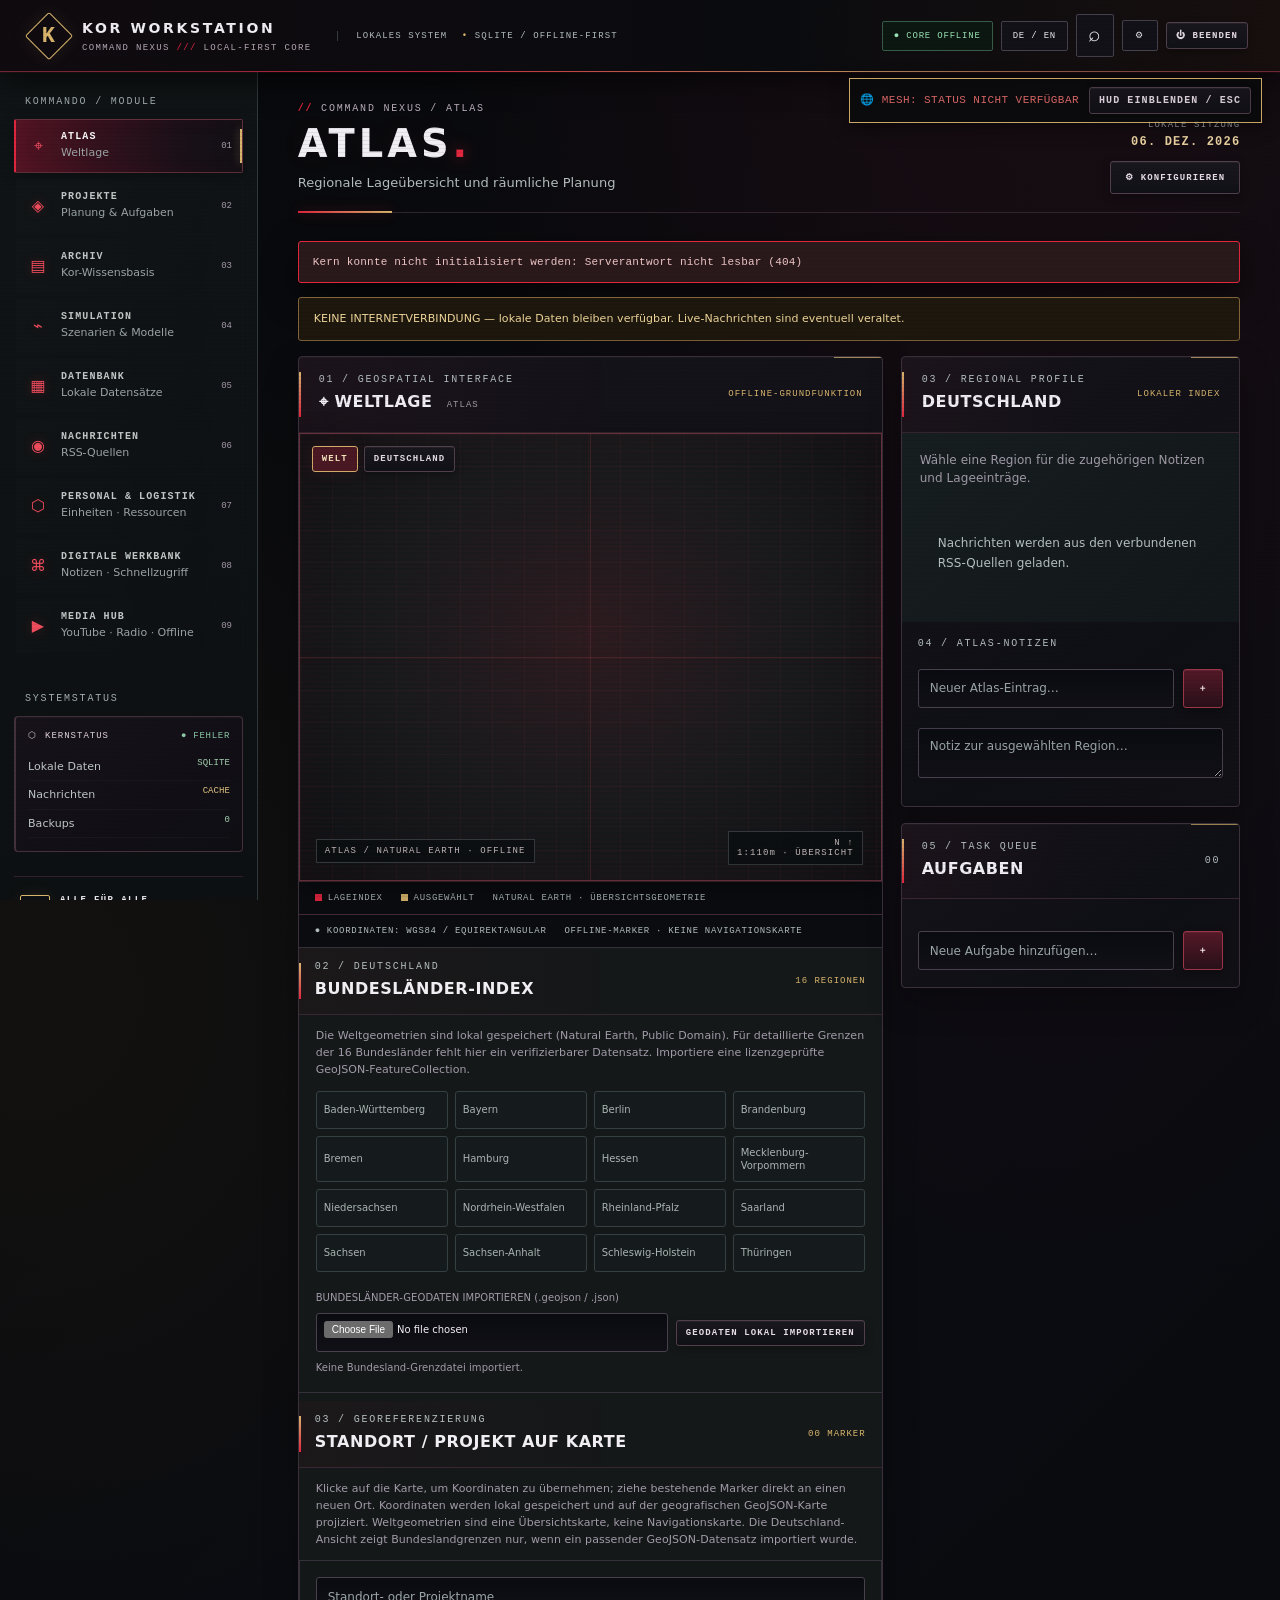
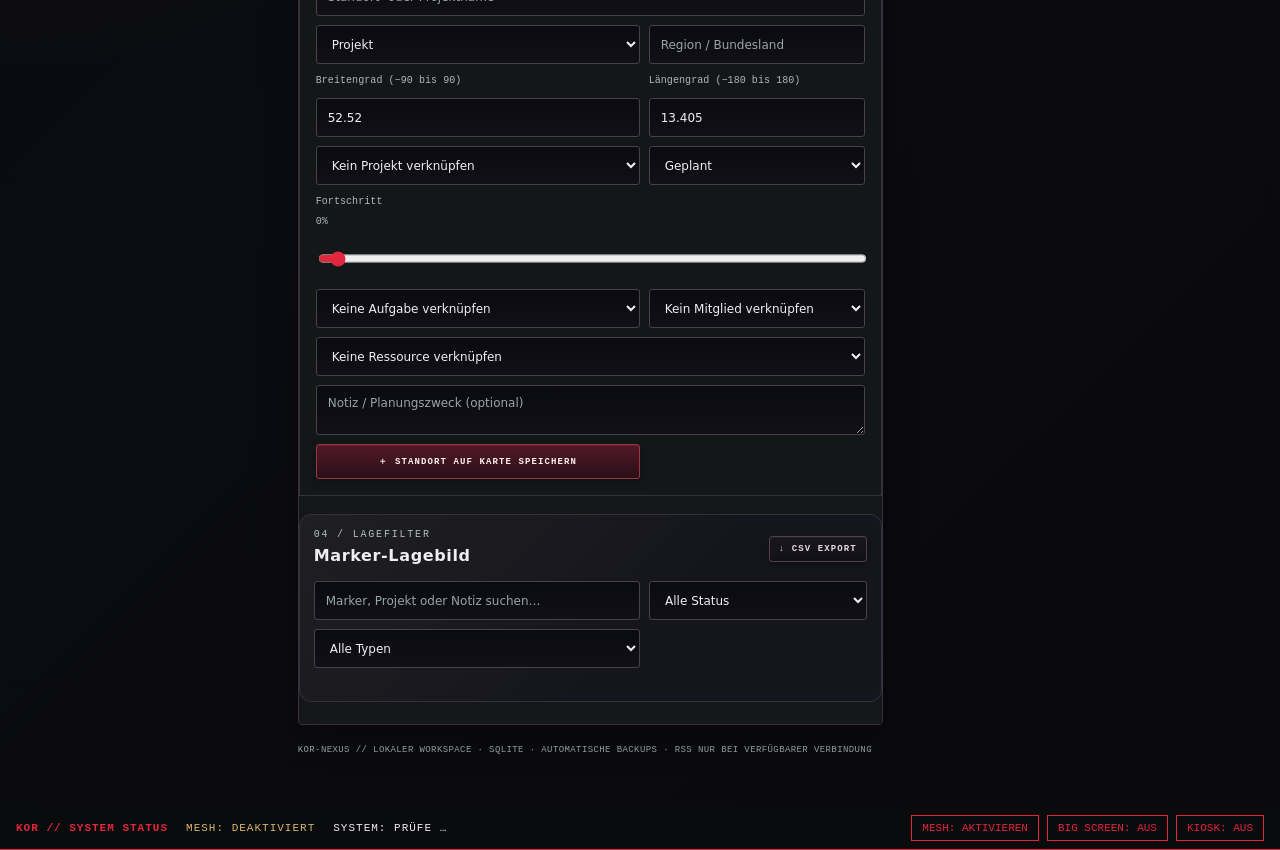
==== web/index.html @ ecf511ec "Add Media Hub workspace and navigation" ====
<!doctype html>
<html lang="de" data-app-ready="false">
<head>
<meta charset="utf-8"><meta name="viewport" content="width=device-width,initial-scale=1"><meta name="theme-color" content="#0b0d0f">
<meta name="description" content="Lokale, modulare Kor-Workstation für Wissen, Planung und Lageübersicht."><title>KOR-NEXUS // COMMAND NEXUS</title><link rel="stylesheet" href="./styles.css">
</head>
<body>
<header class="topbar">
 <div class="brand"><div class="brand-mark"><span>K</span></div><div><div class="brand-title">KOR <b>WORKSTATION</b></div><div class="brand-sub">COMMAND NEXUS <span>///</span> LOCAL-FIRST CORE</div></div></div>
 <div class="system-tag"><span id="systemTagLabel">LOKALES SYSTEM</span> <b>•</b> SQLITE / OFFLINE-FIRST</div>
 <div class="top-actions"><div id="connection" class="connection">● KERN VERBUNDEN</div><button id="langBtn" class="lang" aria-label="Sprache wechseln">DE / EN</button><button id="commandPaletteBtn" class="icon-btn command-open" aria-label="Befehlssuche öffnen" title="Befehlssuche (Ctrl+K)">⌕</button><button id="settingsBtn" class="icon-btn" aria-label="Einstellungen" title="Einstellungen">⚙</button><button id="appQuitBtn" class="btn ghost small" type="button" title="KOR-NEXUS beenden">⏻ <span data-i18n="shutdownApp">BEENDEN</span></button></div>
</header>
<dialog id="commandPalette" class="command-palette" aria-labelledby="commandPaletteTitle">
 <div class="command-palette-shell">
  <div class="command-palette-head"><div><span class="kicker">KOR-NEXUS / COMMAND DECK</span><h2 id="commandPaletteTitle">BEFEHLSZENTRALE</h2></div><button id="closeCommandPalette" class="icon-btn" type="button" aria-label="Befehlssuche schließen">×</button></div>
  <label class="sr-only" for="commandSearch">Befehle durchsuchen</label><input id="commandSearch" class="input command-search" type="search" autocomplete="off" placeholder="Modul oder Aktion suchen …" aria-controls="commandResults">
  <div id="commandResults" class="command-results" role="list" aria-label="Verfügbare Befehle"></div>
  <div class="command-palette-foot"><span><kbd>↑</kbd> <kbd>↓</kbd> Auswahl</span><span><kbd>Enter</kbd> Öffnen</span><span><kbd>Esc</kbd> Schließen</span></div>
 </div>
</dialog>
<div class="layout">
<aside>
 <div class="label" data-i18n="navLabel">KOMMANDO / MODULE</div>
 <nav id="nav" class="nav" aria-label="Module">
  <button class="active" data-module="atlas"><span class="glyph">⌖</span><span><strong data-i18n="atlas">ATLAS</strong><small data-i18n="mapOverview">Weltlage</small></span><span class="num">01</span></button>
  <button data-module="projects"><span class="glyph">◈</span><span><strong data-i18n="projects">PROJEKTE</strong><small data-i18n="projectsSub">Planung & Aufgaben</small></span><span class="num">02</span></button>
  <button data-module="archive"><span class="glyph">▤</span><span><strong data-i18n="archive">ARCHIV</strong><small data-i18n="archiveSub">Kor-Wissensbasis</small></span><span class="num">03</span></button>
  <button data-module="simulation"><span class="glyph">⌁</span><span><strong data-i18n="simulation">SIMULATION</strong><small data-i18n="simulationSub">Szenarien & Modelle</small></span><span class="num">04</span></button>
  <button data-module="database"><span class="glyph">▦</span><span><strong data-i18n="database">DATENBANK</strong><small data-i18n="databaseSub">Lokale Datensätze</small></span><span class="num">05</span></button>
  <button data-module="news"><span class="glyph">◉</span><span><strong data-i18n="news">NACHRICHTEN</strong><small data-i18n="newsSub">RSS-Quellen</small></span><span class="num">06</span></button>
  <button data-module="operations"><span class="glyph">⬡</span><span><strong>PERSONAL & LOGISTIK</strong><small>Einheiten · Ressourcen</small></span><span class="num">07</span></button>
  <button data-module="workbench"><span class="glyph">⌘</span><span><strong>DIGITALE WERKBANK</strong><small>Notizen · Schnellzugriff</small></span><span class="num">08</span></button>
  <button data-module="media"><span class="glyph">▶</span><span><strong>MEDIA HUB</strong><small>YouTube · Radio · Offline</small></span><span class="num">09</span></button>
 </nav>
 <div class="side-rule"></div><div class="label" data-i18n="systemStatus">SYSTEMSTATUS</div>
 <div class="status-card"><div class="status-head">⬡ <span data-i18n="coreStatus">KERNSTATUS</span><span class="live" id="coreState">● READY</span></div><div class="status-line"><span data-i18n="localData">Lokale Daten</span><b id="dbState">SQLITE</b></div><div class="status-line"><span data-i18n="news">Nachrichten</span><b class="warn" id="newsState">CACHE</b></div><div class="status-line"><span data-i18n="backups">Backups</span><b id="backupCount">0</b></div></div>
 <div class="motto"><div class="motto-mark">K</div><div><strong>ALLE FÜR ALLE</strong><small>KOR-NEXUS</small></div></div>
</aside>
<main class="main">
 <div class="page-head"><div><div class="eyebrow"><i>//</i> COMMAND NEXUS <span id="crumb">/ ATLAS</span></div><h1 id="pageTitle">ATLAS<span class="period">.</span></h1><p id="pageSubtitle" class="subtitle">Regionale Lageübersicht und räumliche Planung</p></div><div><div id="dateLabel" class="head-meta">LOKALE SITZUNG<b>—</b></div><button id="configBtn" class="btn ghost" style="margin-top:10px">⚙ <span data-i18n="configure">KONFIGURIEREN</span></button></div></div>
 <div id="toast" class="toast" role="status" aria-live="polite" hidden></div>
 <div id="offlineNote" class="offline-note" hidden data-i18n="offlineNote">KEINE INTERNETVERBINDUNG — lokale Daten bleiben verfügbar. Live-Nachrichten sind eventuell veraltet.</div>
 <section id="atlasView" class="workspace">
  <div class="panel"><div class="panel-head"><div><div class="kicker">01 / GEOSPATIAL INTERFACE</div><h2>⌖ <span data-i18n="worldSituation">Weltlage</span> <small>ATLAS</small></h2></div><span id="offlineStatusLabel" class="region-label">OFFLINE-GRUNDFUNKTION</span></div>
   <div class="map-wrap"><div class="map-grid"></div><svg id="geographicMap" class="world geographic-map" viewBox="0 0 800 420" role="img" aria-label="Geografische Weltkarte aus lokal gespeicherten GeoJSON-Geometrien"><g id="geographicLand" class="land"></g><g id="geographicStateLayer" class="state-geometries"></g></svg>
    <div id="mapLocationLayer" class="map-location-layer" aria-label="Georeferenzierte Projekt- und Standortmarker"></div><div class="map-controls"><button class="btn small map-mode active" data-map-mode="world">WELT</button><button class="btn ghost small map-mode" data-map-mode="germany">DEUTSCHLAND</button></div><div class="map-stamp" id="mapStamp">ATLAS / NATURAL EARTH · OFFLINE</div><div class="map-scale">N ↑<br><span id="mapScaleLabel">1:110m · ÜBERSICHT</span></div>
   </div><div class="map-footer"><span><i class="swatch"></i> <span id="mapIndexLabel">LAGEINDEX</span></span><span><i class="swatch gold"></i> <span id="mapSelectedLabel">AUSGEWÄHLT</span></span><span id="mapSchematicLabel">NATURAL EARTH · ÜBERSICHTSGEOMETRIE</span></div>
   <div class="map-footer map-source-note"><span>● KOORDINATEN: WGS84 / EQUIREKTANGULAR</span><span>OFFLINE-MARKER · KEINE NAVIGATIONSKARTE</span></div>
   <div class="states-block"><div class="panel-head compact"><div><div class="kicker">02 / DEUTSCHLAND</div><h2 id="statesTitle">Bundesländer-Index</h2></div><span id="stateCountLabel" class="region-label">16 REGIONEN</span></div><p id="statesNote" class="subtle-note">Die Weltgeometrien sind lokal gespeichert (Natural Earth, Public Domain). Für detaillierte Grenzen der 16 Bundesländer fehlt hier ein verifizierbarer Datensatz. Importiere eine lizenzgeprüfte GeoJSON-FeatureCollection.</p><div id="stateGrid" class="state-grid"></div><div class="geodata-import"><label for="stateGeoJsonFile" class="subtle-note">BUNDESLÄNDER-GEODATEN IMPORTIEREN (.geojson / .json)</label><input id="stateGeoJsonFile" class="input" type="file" accept=".geojson,.json,application/geo+json,application/json"><button id="importStateGeoJson" class="btn ghost small" type="button">GEODATEN LOKAL IMPORTIEREN</button><span id="stateGeoStatus" class="subtle-note">Keine Bundesland-Grenzdatei importiert.</span></div></div>
   <div class="states-block location-planner"><div class="panel-head compact"><div><div class="kicker">03 / GEOREFERENZIERUNG</div><h2>Standort / Projekt auf Karte</h2></div><span id="locationCount" class="region-label">00 MARKER</span></div>
    <p class="subtle-note">Klicke auf die Karte, um Koordinaten zu übernehmen; ziehe bestehende Marker direkt an einen neuen Ort. Koordinaten werden lokal gespeichert und auf der geografischen GeoJSON-Karte projiziert. Weltgeometrien sind eine Übersichtskarte, keine Navigationskarte. Die Deutschland-Ansicht zeigt Bundeslandgrenzen nur, wenn ein passender GeoJSON-Datensatz importiert wurde.</p>
    <form id="mapLocationForm" class="entry-form"><input id="mapLocEditId" type="hidden" value=""><input id="mapLocTitle" class="input" maxlength="180" required placeholder="Standort- oder Projektname"><div class="entry-title-row"><select id="mapLocKind" class="input"><option>Projekt</option><option>Standort</option><option>Ressource</option><option>Treffpunkt</option><option>Sonstiges</option></select><input id="mapLocRegion" class="input" maxlength="180" placeholder="Region / Bundesland"></div><div class="entry-title-row"><label class="coordinate-field">Breitengrad (−90 bis 90)<input id="mapLocLat" class="input" type="number" min="-90" max="90" step="any" required value="52.52"></label><label class="coordinate-field">Längengrad (−180 bis 180)<input id="mapLocLon" class="input" type="number" min="-180" max="180" step="any" required value="13.405"></label></div><div class="entry-title-row"><select id="mapLocProject" class="input"><option value="">Kein Projekt verknüpfen</option></select><select id="mapLocStatus" class="input"><option value="geplant">Geplant</option><option value="aktiv">Aktiv</option><option value="blockiert">Blockiert</option><option value="abgeschlossen">Abgeschlossen</option></select></div><label class="coordinate-field">Fortschritt <span id="mapLocProgressValue">0%</span><input id="mapLocProgress" class="input" type="range" min="0" max="100" step="5" value="0"></label><div class="entry-title-row"><select id="mapLocTask" class="input"><option value="">Keine Aufgabe verknüpfen</option></select><select id="mapLocUnit" class="input"><option value="">Kein Mitglied verknüpfen</option></select></div><select id="mapLocResource" class="input"><option value="">Keine Ressource verknüpfen</option></select><textarea id="mapLocNotes" class="input" rows="2" maxlength="10000" placeholder="Notiz / Planungszweck (optional)"></textarea><div class="entry-title-row"><button id="mapLocCancelEdit" class="btn ghost" type="button" hidden>BEARBEITUNG ABBRECHEN</button><button id="mapLocSubmit" class="btn" type="submit">＋ STANDORT AUF KARTE SPEICHERN</button></div></form><div class="atlas-tools" aria-label="Atlas-Werkzeuge"><div class="atlas-tool-heading"><div><span class="kicker">04 / LAGEFILTER</span><strong>Marker-Lagebild</strong></div><button id="exportAtlasCsv" class="btn ghost small" type="button">↓ CSV EXPORT</button></div><div class="entry-title-row map-filter-row"><input id="mapLocSearch" class="input" placeholder="Marker, Projekt oder Notiz suchen…" aria-label="Kartenmarker durchsuchen"><select id="mapLocFilterStatus" class="input" aria-label="Nach Status filtern"><option value="">Alle Status</option><option value="geplant">Geplant</option><option value="aktiv">Aktiv</option><option value="blockiert">Blockiert</option><option value="abgeschlossen">Abgeschlossen</option></select><select id="mapLocFilterKind" class="input" aria-label="Nach Markertyp filtern"><option value="">Alle Typen</option><option>Projekt</option><option>Standort</option><option>Ressource</option><option>Treffpunkt</option><option>Sonstiges</option></select></div><div id="atlasFilterSummary" class="atlas-filter-summary" aria-live="polite"></div></div><div id="mapRegionalSummary" class="regional-summary"></div><div id="mapLocationList" class="ops-list"></div>
   </div>
  </div>
  <div class="side-panels"><section class="panel"><div class="panel-head"><div><div class="kicker">03 / REGIONAL PROFILE</div><h2 id="regionTitle">Deutschland</h2></div><span id="localIndexLabel" class="region-label">LOKALER INDEX</span></div><div class="region-info"><p id="regionDescription">Wähle eine Region für die zugehörigen Notizen und Lageeinträge.</p><div id="regionNews" class="news-mini"><div class="empty small-empty">Nachrichten werden aus den verbundenen RSS-Quellen geladen.</div></div></div><div class="module-list atlas-form-wrap"><div class="kicker" id="atlasNotesKicker">04 / ATLAS-NOTIZEN</div><form id="atlasRecordForm" class="inline-form" style="padding:0"><input id="atlasRecordTitle" class="input" maxlength="180" required placeholder="Neuer Atlas-Eintrag…" aria-label="Titel des Atlas-Eintrags"><button id="atlasAddButton" class="btn" type="submit" aria-label="Atlas-Eintrag hinzufügen">＋</button></form><textarea id="atlasRecordBody" class="input" rows="2" maxlength="100000" placeholder="Notiz zur ausgewählten Region…" aria-label="Atlas-Notiz" data-i18n-placeholder="atlasNotePlaceholder"></textarea><div id="atlasRecordList"></div></div></section>
   <section class="panel"><div class="panel-head"><div><div class="kicker">05 / TASK QUEUE</div><h2 data-i18n="tasks">Aufgaben</h2></div><span class="kicker" id="taskCount">00</span></div><div id="taskList" class="task-list"></div><form id="taskForm" class="inline-form"><input id="taskInput" class="input" maxlength="180" required data-i18n-placeholder="newTask" placeholder="Neue Aufgabe hinzufügen…"><button class="btn" aria-label="Aufgabe hinzufügen" title="Aufgabe hinzufügen">＋</button></form></section>
  </div>
 </section>
 <section id="moduleView" class="panel" hidden><div class="panel-head"><div><div class="kicker" id="moduleKicker">MODULE WORKSPACE</div><h2 id="moduleTitle">Projekte</h2></div><span class="region-label">SQLITE / LOKAL</span></div>
  <section id="projectDashboard" class="project-dashboard" hidden aria-labelledby="projectDashboardTitle">
   <div class="dashboard-heading"><div><div class="kicker">14 / REGIONAL COMMAND OVERVIEW</div><h2 id="projectDashboardTitle">Regionales Lagezentrum</h2><p class="subtitle">Projektstatus, Fortschritt, offene Aufgaben, Mitglieder, Ressourcen und Kartenstandorte — Beziehungen werden über IDs aufgelöst.</p></div><button id="dashboardRefresh" class="btn ghost">↻ AKTUALISIEREN</button></div>
   <div class="dashboard-filters" role="group" aria-label="Projektübersicht filtern"><label>Region<select id="dashboardRegion" class="input"><option value="">Alle Regionen</option></select></label><label>Projekt<select id="dashboardProject" class="input"><option value="">Alle Projekte</option></select></label><label>Status<select id="dashboardStatus" class="input"><option value="">Alle Status</option><option value="geplant">Geplant</option><option value="aktiv">Aktiv</option><option value="blockiert">Blockiert</option><option value="abgeschlossen">Abgeschlossen</option><option value="unbekannt">Unbekannt</option><option value="gemischt">Gemischt</option></select></label></div>
   <div id="dashboardMetrics" class="dashboard-metrics" aria-live="polite"></div><div id="dashboardProjectList" class="dashboard-project-grid" aria-live="polite"><div class="empty">Lageübersicht wird geladen…</div></div>
   <p class="dashboard-footnote">Datenhinweis: Ein fehlender Fortschritt wird als „Keine Angabe“ angezeigt. Status wird nur aus vorhandenen Kartenstandorten abgeleitet. Ressourcen bleiben mit ihrer jeweiligen Einheit getrennt; es werden keine nicht vergleichbaren Mengen addiert.</p>
  </section>
  <div class="module-list"><p id="moduleDescription" class="subtitle">Eigene Einträge, Beschreibungen und Tags.</p><form id="recordForm" class="entry-form"><div class="entry-title-row"><input id="recordTitle" class="input" maxlength="180" required placeholder="Titel des neuen Eintrags…"><input id="recordRegion" class="input" maxlength="180" placeholder="Bereich / Region (optional)"></div><textarea id="recordBody" class="input" rows="4" maxlength="100000" placeholder="Notizen / Beschreibung …"></textarea><input id="recordTags" class="input" maxlength="500" placeholder="Tags (durch Kommas trennen)"><div class="form-actions"><button class="btn" type="submit">＋ EINTRAG SPEICHERN</button><span class="subtle-note" id="autoSaveNote">Automatisch in der lokalen SQLite-Datenbank gespeichert.</span></div></form><div class="records-toolbar"><span id="recordCount" class="kicker">00 EINTRÄGE</span><input id="recordSearch" class="input search-input" type="search" placeholder="Einträge durchsuchen…" aria-label="Einträge durchsuchen" data-i18n-placeholder="recordSearch"></div><div id="recordList" class="record-grid"></div></div></section>
 <section id="workbenchView" class="workbench-view" hidden>
  <div class="workbench-banner panel"><div><div class="kicker">08 / PERSONAL OPERATING ENVIRONMENT</div><h2>WERKBANK <span class="period">/</span> KERNARBEITSPLATZ</h2><p class="subtitle">Ein lokaler Arbeitsbereich für Schnellnotizen, Aufgaben und den direkten Zugriff auf die vorhandenen KOR-NEXUS-Module.</p></div><div class="workbench-live"><span class="live">● LOKAL</span><small>SQLITE · FIRST</small></div></div>
  <div class="workbench-metrics" id="workbenchMetrics" aria-live="polite"><div class="dashboard-metric"><span>DATENSTATUS</span><strong>—</strong></div></div>
  <div class="workbench-grid">
   <section class="panel workbench-editor"><div class="panel-head"><div><div class="kicker">01 / QUICK CAPTURE</div><h2>Gedankenspeicher</h2></div><span class="region-label">PERSISTENT</span></div>
    <form id="workbenchNoteForm" class="entry-form"><input id="workbenchNoteTitle" class="input" maxlength="180" required placeholder="Titel der Notiz"><textarea id="workbenchNoteBody" class="input" rows="6" maxlength="100000" placeholder="Gedanken, Entscheidungen, Arbeitsstand oder nächste Schritte …" required></textarea><input id="workbenchNoteTags" class="input" maxlength="500" placeholder="Tags, durch Kommas getrennt (optional)"><div class="form-actions"><button class="btn" type="submit">＋ NOTIZ SICHERN</button><span class="subtle-note">Wird in der lokalen SQLite-Wissensbasis gespeichert.</span></div></form>
    <div class="records-toolbar"><span class="kicker">GESPEICHERTE WERKBANK-NOTIZEN</span><input id="workbenchSearch" class="input search-input" type="search" placeholder="Notizen durchsuchen…" aria-label="Werkbanknotizen durchsuchen"></div><div id="workbenchNotes" class="record-grid"><div class="empty">Werkbank wird geladen …</div></div>
   </section>
   <section class="panel workbench-side"><div class="panel-head"><div><div class="kicker">02 / TASK INJECTION</div><h2>Aufgabe erfassen</h2></div></div>
    <form id="workbenchTaskForm" class="entry-form"><input id="workbenchTaskTitle" class="input" maxlength="180" required placeholder="Was muss erledigt werden?"><input id="workbenchTaskArea" class="input" maxlength="180" placeholder="Bereich / Projekt (optional)"><button class="btn" type="submit">＋ AUFGABE IN QUEUE</button></form>
    <div class="panel-head compact"><div><div class="kicker">03 / ACTIVE QUEUE</div><h2>Offene Aufgaben</h2></div><button id="workbenchRefresh" class="btn ghost small" type="button">↻</button></div><div id="workbenchTasks" class="task-list"></div>
   </section>
  </div>
  <section class="panel workbench-launcher"><div class="panel-head"><div><div class="kicker">04 / MODULE ACCESS</div><h2>Direktzugriff</h2></div><span class="region-label">8 MODULE</span></div><div class="workbench-shortcuts">
   <button class="workbench-shortcut" data-workbench-open="atlas"><span>⌖</span><b>ATLAS</b><small>Standorte & Lage</small></button>
   <button class="workbench-shortcut" data-workbench-open="projects"><span>◈</span><b>PROJEKTE</b><small>Planung & Entscheidungen</small></button>
   <button class="workbench-shortcut" data-workbench-open="archive"><span>▤</span><b>ARCHIV</b><small>Wissen & Grundsätze</small></button>
   <button class="workbench-shortcut" data-workbench-open="simulation"><span>⌁</span><b>SIMULATION</b><small>Szenarien & Modelle</small></button>
   <button class="workbench-shortcut" data-workbench-open="database"><span>▦</span><b>DATENBANK</b><small>Strukturierte Daten</small></button>
   <button class="workbench-shortcut" data-workbench-open="news"><span>◉</span><b>NACHRICHTEN</b><small>Quellen & Meldungen</small></button>
   <button class="workbench-shortcut" data-workbench-open="operations"><span>⬡</span><b>LOGISTIK</b><small>Mitglieder & Ressourcen</small></button>
   <button class="workbench-shortcut" data-workbench-open="atlas"><span>⌘</span><b>KARTENPLANUNG</b><small>Koordinaten & Marker</small></button>
  </div></section>

 </section>
 <section id="mediaView" class="media-view" hidden>
<div class="media-welcome panel"><div><div class="kicker">09 / FOCUS-FRIENDLY MEDIA</div><h2>MEDIA HUB / PLAY & WORK</h2><p class="subtitle">YouTube, Radio und lokale Videos neben deiner Arbeit.</p></div><div class="media-focus-controls"><button id="mediaFocusMode" class="btn ghost" type="button">FOKUSLAYOUT</button><button id="mediaHideAll" class="btn ghost" type="button">PLAYER AUSBLENDEN</button></div></div>
<div class="media-layout" id="mediaLayout">
<section class="panel media-primary"><div class="panel-head"><div><div class="kicker">01 / VIDEO STREAM</div><h2>YouTube</h2></div><span class="region-label" id="youtubeStatus">BEREIT</span></div><form id="youtubeForm"><label class="media-label" for="youtubeUrl">YouTube-Link oder Video-ID</label><div class="entry-title-row"><input id="youtubeUrl" class="input" type="url" placeholder="https://www.youtube.com/watch?v=…" aria-label="YouTube-Link"><button class="btn" type="submit">VIDEO ÖFFNEN</button></div></form><div id="youtubeFrameWrap" class="media-video-frame"><div class="media-placeholder">▶<strong>Dein Video erscheint hier</strong><small>Video öffnen und weiterarbeiten.</small></div></div><div class="media-player-actions"><button id="youtubeMini" class="btn ghost small" type="button">MINI-PLAYER</button><button id="youtubeClear" class="btn ghost small" type="button">VIDEO SCHLIESSEN</button><a id="youtubeExternal" class="btn ghost small" href="https://www.youtube.com/" target="_blank" rel="noopener noreferrer">IN YOUTUBE ÖFFNEN ↗</a></div><p class="subtle-note">Manche Videos erlauben keine Einbettung. Offline-Kopien von YouTube werden nicht erstellt.</p></section>
<section class="panel media-radio"><div class="panel-head"><div><div class="kicker">02 / AUDIO STREAM</div><h2>Internet-Radio</h2></div><span id="radioStatus" class="region-label">BEREIT</span></div><label class="media-label" for="radioUrl">Stream-URL (MP3/AAC/OGG)</label><input id="radioUrl" class="input" type="url" placeholder="https://…/stream.mp3"><label class="media-label" for="radioName">Sendername</label><input id="radioName" class="input" maxlength="100" placeholder="Mein Lieblingssender"><div class="media-player-actions"><button id="radioPlay" class="btn" type="button">▶ RADIO STARTEN</button><button id="radioStop" class="btn ghost" type="button">STOPP</button><button id="radioSavePreset" class="btn ghost" type="button">SENDER MERKEN</button></div><audio id="radioAudio" controls preload="none" aria-label="Internet-Radio"></audio><div id="radioPresets" class="media-presets"></div><p class="subtle-note">Es werden direkte Stream-Adressen des Senders abgespielt.</p></section>
<section class="panel media-offline"><div class="panel-head"><div><div class="kicker">03 / OFFLINE LIBRARY</div><h2>Lokale Videos</h2></div><span id="offlineVideoCount" class="region-label">0 VIDEOS</span></div><p class="subtle-note">Importiere eigene Videos für die Wiedergabe ohne Internet. Dateien werden im lokalen Browser-Speicher abgelegt; sehr große Dateien können Speichergrenzen erreichen.</p><label class="btn ghost file-button media-file-pick">＋ VIDEO(S) IMPORTIEREN<input id="offlineVideoFiles" type="file" accept="video/*,.mp4,.webm,.mkv,.mov,.ogv" multiple hidden></label><div class="media-storage" id="mediaStorageInfo">Lokaler Speicher wird geprüft …</div><div id="offlineVideoList" class="media-library"><div class="empty">Noch keine Videos importiert.</div></div><video id="offlineVideoPlayer" controls playsinline preload="metadata" hidden></video></section>
</div><p class="media-footnote">Fokuslayout, Mini-Player und getrennte Audio-/Video-Steuerung: Du entscheidest, was gleichzeitig läuft.</p></section>
 <section id="newsView" class="panel" hidden><div class="panel-head"><div><div class="kicker">06 / PUBLIC SOURCES</div><h2><span id="newsFeedsTitle">Nachrichten-Feeds</span> <small>RSS / CACHE</small></h2></div><button id="refreshNews" class="btn">↻ <span id="refreshNewsLabel">AKTUALISIEREN</span></button></div><div class="module-list"><p id="newsIntro" class="subtitle">Aktuelle Überschriften aus drei Quellen. Es werden nur Feed-Titel, kurze Teaser, Zeitangaben und Links angezeigt; der Volltext bleibt beim jeweiligen Verlag.</p><div id="feedStatuses" class="feed-statuses"></div><div class="records-toolbar"><span class="kicker" id="storiesLabel">MELDUNGEN</span><input id="newsSearch" class="input search-input" type="search" placeholder="Nachrichten durchsuchen…" aria-label="Nachrichten durchsuchen" data-i18n-placeholder="newsSearch"></div><div id="newsList" class="news-grid"><div class="empty">Cache wird geladen…</div></div></div></section>
 <section id="operationsView" class="panel" hidden>
  <div class="panel-head"><div><div class="kicker">07 / OPERATIONS REGISTER</div><h2>Personal & Logistik <small>SQLITE / LOKAL</small></h2></div><span class="region-label">DATENBANKGESTÜTZT</span></div>
  <div class="module-list">
   <p class="subtitle">Verwalte Mitglieder, ihre Biografien und verfügbare Ressourcen. Zuweisungen werden mit bestehenden Projekten verknüpft.</p>
   <div class="ops-grid">
    <section class="ops-card"><div class="panel-head compact"><div><div class="kicker">01 / PERSONENREGISTER</div><h2 id="unitHeading">Einheiten</h2></div><span id="unitCount" class="region-label">00</span></div>
     <form id="unitForm" class="entry-form"><input id="unitName" class="input" maxlength="180" required placeholder="Name / Kennung"><div class="entry-title-row"><input id="unitRole" class="input" maxlength="120" placeholder="Rolle / Fähigkeit"><input id="unitRegion" class="input" maxlength="180" placeholder="Region / Standort"></div><div class="entry-title-row"><input id="unitStatus" class="input" maxlength="40" value="Aktiv" placeholder="Status"><input id="unitTags" class="input" maxlength="500" placeholder="Tags, durch Kommas getrennt"></div><textarea id="unitBio" class="input" rows="3" maxlength="100000" placeholder="Biografie, Fähigkeiten, Hinweise…"></textarea><button class="btn" type="submit">＋ PROFIL ANLEGEN</button></form><div id="unitList" class="ops-list"></div>
    </section>
    <section class="ops-card"><div class="panel-head compact"><div><div class="kicker">02 / BESTAND</div><h2>Ressourcen</h2></div><span id="resourceCount" class="region-label">00</span></div>
     <form id="resourceForm" class="entry-form"><input id="resourceName" class="input" maxlength="180" required placeholder="Ressourcenname"><div class="entry-title-row"><input id="resourceCategory" class="input" maxlength="80" placeholder="Kategorie"><input id="resourceLocation" class="input" maxlength="180" placeholder="Lager / Standort"></div><div class="entry-title-row"><input id="resourceQuantity" class="input" type="number" min="0" max="1000000000000" step="any" required value="1" placeholder="Menge"><input id="resourceUnit" class="input" maxlength="40" value="Stück" placeholder="Mengeneinheit"></div><textarea id="resourceNotes" class="input" rows="2" maxlength="10000" placeholder="Notizen / Zustand"></textarea><button class="btn" type="submit">＋ RESSOURCE EINTRAGEN</button></form><div id="resourceList" class="ops-list"></div>
    </section>
   </div>
   <section class="ops-card assignment-card"><div class="panel-head compact"><div><div class="kicker">03 / PROJEKTVERKNÜPFUNG</div><h2>Zuweisungen</h2></div><span id="assignmentCount" class="region-label">00</span></div>
    <form id="assignmentForm" class="entry-form"><div class="entry-title-row"><select id="assignmentProject" class="input" required><option value="">Projekt auswählen…</option></select><select id="assignmentType" class="input"><option value="unit">Mitglied / Einheit</option><option value="resource">Ressource</option></select></div><div class="entry-title-row"><select id="assignmentTarget" class="input" required><option value="">Ziel auswählen…</option></select><input id="assignmentQuantity" class="input" type="number" min="0" step="any" value="1" required placeholder="Menge"></div><input id="assignmentNotes" class="input" maxlength="10000" placeholder="Aufgabe / Verwendungszweck (optional)"><button class="btn" type="submit">＋ ZUWEISUNG SPEICHERN</button></form><div id="assignmentList" class="ops-list"></div>
   </section>
  </div>
 </section>
 <div class="footnote">KOR-NEXUS // LOKALER WORKSPACE · SQLITE · AUTOMATISCHE BACKUPS · RSS NUR BEI VERFÜGBARER VERBINDUNG</div>
</main></div>
<div id="settingsModal" class="modal" role="dialog" aria-modal="true" aria-labelledby="settingsTitle"><div class="modal-box settings-box"><div class="panel-head modal-title-head"><div><div class="kicker">SYSTEM / KONFIGURATION</div><h2 id="settingsTitle">Systemeinstellungen</h2></div><button id="closeSettings" class="icon-btn" aria-label="Schließen" title="Schließen">×</button></div>
 <div class="settings-section"><h3 id="localDbTitle">Lokale Datenbank</h3><div class="status-line"><span id="storageLabel">Speicherung</span><b id="settingsDb">SQLite</b></div><div class="status-line"><span id="pathLabel">Datenpfad</span><code id="dataPath">Wird geladen…</code></div><div class="status-line"><span id="autoBackupLabel">Automatische Backups</span><b id="settingsBackupStatus">Aktiv</b></div></div>
 <div class="settings-section"><h3>Bezeichnungen / Organisation</h3><p class="subtle-note">Passe die allgemeine Bezeichnung der verwalteten Personen an. Die Änderung gilt für das Personenregister und die Projektzuweisung.</p><div class="settings-controls"><label>Einzahl<input id="unitLabelSingular" class="input" maxlength="60" value="Mitglied" placeholder="z. B. Mitglied"></label><label>Mehrzahl<input id="unitLabelPlural" class="input" maxlength="60" value="Mitglieder" placeholder="z. B. Mitglieder"></label></div><div class="settings-actions"><button id="saveLabels" class="btn">BEZEICHNUNGEN SPEICHERN</button></div></div>
 <div class="settings-section"><h3 id="backupRestoreTitle">Backup & Wiederherstellung</h3><div class="settings-controls"><label><span id="backupKeepLabel">Aufbewahren</span> <select id="backupKeep" class="input"><option value="3">3 Sicherungen</option><option value="5">5 Sicherungen</option><option value="10">10 Sicherungen</option><option value="12">12 Sicherungen</option><option value="20">20 Sicherungen</option><option value="50">50 Sicherungen</option></select></label><label><span id="backupIntervalLabel">Intervall</span> <select id="backupInterval" class="input"><option value="5">Alle 5 Minuten</option><option value="15">Alle 15 Minuten</option><option value="30">Alle 30 Minuten</option><option value="60">Stündlich</option><option value="360">Alle 6 Stunden</option><option value="1440">Täglich</option></select></label></div><div class="settings-actions"><button id="createBackup" class="btn">＋ <span id="createBackupLabel">JETZT SICHERN</span></button><button id="exportData" class="btn ghost">↓ <span id="exportDataLabel">DATEN EXPORTIEREN</span></button><label class="btn ghost file-button">↑ <span id="importLabel">IMPORTIEREN</span><input id="importFile" type="file" accept="application/json,.json" hidden></label></div><div id="importPreview" class="import-preview" hidden aria-live="polite"><div class="import-preview-head"><div><div class="kicker">DATENPORTABILITÄT / VORSCHAU</div><h3 id="importPreviewTitle">Import prüfen</h3></div><span id="importPreviewStatus" class="import-preview-status">PRÜFUNG</span></div><p id="importPreviewNote" class="subtle-note">Die Vorschau verändert keine Daten und erstellt kein Backup.</p><div id="importPreviewSummary" class="import-preview-summary"></div><div id="importPreviewIssues" class="import-preview-issues" hidden></div><div class="settings-actions"><button id="confirmImport" class="btn" disabled>JETZT IMPORTIEREN — DATEN ERSETZEN</button><button id="cancelImport" class="btn ghost" type="button">ABBRECHEN</button></div></div><div class="backup-list-head"><span class="kicker" id="availableRestorePointsLabel">VERFÜGBARE WIEDERHERSTELLUNGSPUNKTE</span><button id="reloadBackups" class="btn ghost small">↻</button></div><div id="backupList" class="backup-list"><div class="empty" data-i18n="backupsLoading">Backups werden geladen…</div></div></div>
 <div class="settings-section"><h3 id="systemNotesTitle">Systemhinweise</h3><p id="systemNotesText" class="subtle-note">Anwendung, Datenbank und mitgelieferte Weltgeometrien laufen lokal. Nachrichten benötigen Internetzugriff. Bundesland-Grenzpolygone sind nicht mitgeliefert; eine geprüfte GeoJSON-Datei kann lokal importiert werden.</p><div class="modal-actions"><button id="shutdownApp" class="btn ghost">PROGRAMM BEENDEN</button><button id="closeSettingsBottom" class="btn">FERTIG</button></div></div>
</div></div>
<section id="kor-hud-overlay" class="kor-hud-overlay" aria-label="KOR-NEXUS Live-Systemstatus">
 <div class="hud-status-bar"><div id="mesh-network-status" role="status">🌐 MESH: INITIALISIERE… [0 VERBINDUNGEN]</div><button id="big-screen-trigger" class="btn ghost small" type="button">VOLLbild / ESC</button></div>
 <section id="kor-matrix-console" class="matrix-console-panel" aria-label="Live-Systemprotokoll"><div class="console-header">NEXUS SYSTEM LOGS // LIVE OVERVIEW</div><div id="console-log-stream" class="console-stream" aria-live="polite"></div></section>
</section>
<script src="./app.js" defer></script><script src="./js/media-hub.js" defer></script><script src="./js/hud-alerts.js" defer></script><script src="./js/hud.js" defer></script>
</body></html>
---- web/styles.css ----
:root{color-scheme:dark;--bg:#101214;--panel:#171a1c;--panel2:#1c2022;--line:#33393b;--muted:#909a9b;--text:#e5e9e8;--red:#d44445;--gold:#c9a76a;--green:#8bb89a;--mono:ui-monospace,SFMono-Regular,Consolas,"Liberation Mono",monospace;--sans:Inter,ui-sans-serif,system-ui,-apple-system,"Segoe UI",sans-serif}
    *{box-sizing:border-box}body{margin:0;background:radial-gradient(ellipse at 67% 0%,#272b2c 0,transparent 42%),var(--bg);color:var(--text);font:14px/1.5 var(--sans);min-height:100vh}button,input,textarea,select{font:inherit}button{cursor:pointer;color:inherit}.topbar{height:68px;border-bottom:1px solid var(--line);display:flex;align-items:center;gap:24px;padding:0 24px;background:#111315e8}.brand{display:flex;align-items:center;gap:13px;min-width:290px}.brand-mark{width:36px;height:36px;border:1px solid var(--red);display:grid;place-items:center;color:var(--red);font:700 24px var(--mono);transform:rotate(45deg)}.brand-mark span{transform:rotate(-45deg)}.brand-title{font-size:15px;letter-spacing:2px}.brand-title b{font-weight:800}.brand-sub{font:10px var(--mono);letter-spacing:1.4px;color:var(--muted)}.brand-sub span{color:var(--red)}.system-tag{font:10px var(--mono);color:#cbd2d1;letter-spacing:1.5px}.system-tag b{color:var(--gold);margin-left:8px}.top-actions{margin-left:auto;display:flex;gap:12px;align-items:center}.connection,.lang,.icon-btn{border:1px solid var(--line);background:#191c1e;padding:8px 10px;font:10px var(--mono);letter-spacing:1px}.connection{color:var(--green)}.connection.offline{color:var(--gold)}.layout{display:grid;grid-template-columns:246px minmax(0,1fr);min-height:calc(100vh - 68px)}aside{border-right:1px solid var(--line);padding:23px 14px;display:flex;flex-direction:column;background:#131517}.label{font:10px var(--mono);letter-spacing:1.5px;color:var(--muted);padding:0 10px 12px}.nav{display:grid;gap:4px}.nav button{display:flex;text-align:left;align-items:center;gap:12px;width:100%;padding:12px 10px;background:transparent;border:1px solid transparent;color:#b9c1c0}.nav button:hover{background:#1b1f21}.nav button.active{background:linear-gradient(90deg,#58222255,transparent);border-color:#4c3030;border-left:2px solid var(--red);color:#fff}.nav .num{font:10px var(--mono);color:#6e7778;margin-left:auto}.nav .glyph{width:23px;text-align:center;font-size:17px;color:var(--red)}.nav strong{display:block;font:700 11px var(--mono);letter-spacing:.9px}.nav small{display:block;color:var(--muted);font-size:11px;margin-top:2px}.side-rule{height:1px;background:var(--line);margin:24px 0}.status-card{border:1px solid var(--line);background:var(--panel);padding:13px}.status-head{display:flex;gap:8px;align-items:center;font:10px var(--mono);letter-spacing:1px;margin-bottom:12px}.live{margin-left:auto;color:var(--green)}.status-line{display:flex;justify-content:space-between;font-size:11px;color:#abb4b3;padding:5px 0}.status-line b{font:10px var(--mono);color:var(--green)}.status-line b.warn{color:var(--gold)}.motto{margin-top:auto;padding:20px 6px 0;display:flex;gap:10px;align-items:center}.motto-mark{width:30px;height:30px;border:1px solid var(--red);display:grid;place-items:center;color:var(--red);font:700 17px var(--mono)}.motto strong{display:block;font:700 10px var(--mono);letter-spacing:1px}.motto small{color:var(--muted);font-size:10px}.main{min-width:0;padding:25px clamp(16px,3vw,42px) 40px;max-width:1800px;margin:auto;width:100%}.page-head{display:flex;justify-content:space-between;gap:18px;align-items:flex-end;margin-bottom:25px}.eyebrow{font:10px var(--mono);color:var(--muted);letter-spacing:1.6px}.eyebrow i{font-style:normal;color:var(--red)}h1{font:800 clamp(26px,3vw,37px)/1.1 var(--sans);letter-spacing:2px;margin:8px 0}.period{color:var(--red)}.subtitle{color:var(--muted);margin:0}.head-meta{text-align:right;font:10px var(--mono);letter-spacing:1px;color:var(--muted)}.head-meta b{display:block;color:var(--text);margin-top:5px}.btn{border:1px solid #6a3535;background:#291819;padding:9px 12px;color:#f1e3e1;font:10px var(--mono);letter-spacing:1px}.btn:hover{background:#442020}.btn.ghost{border-color:var(--line);background:transparent;color:#c3cbca}.btn.small{padding:6px 8px}.workspace{display:grid;grid-template-columns:minmax(420px,1.55fr) minmax(280px,.9fr);gap:16px}.panel{border:1px solid var(--line);background:linear-gradient(140deg,#1b1e20,#151719);min-width:0}.panel-head{display:flex;align-items:center;justify-content:space-between;gap:12px;padding:16px 18px;border-bottom:1px solid var(--line)}.kicker{font:10px var(--mono);color:var(--muted);letter-spacing:1.5px}.panel h2{margin:5px 0 0;font-size:16px}.panel h2 small{font:10px var(--mono);letter-spacing:1px;color:var(--muted);margin-left:8px}.map-wrap{position:relative;min-height:430px;overflow:hidden;background:radial-gradient(ellipse at center,#242a2a 0,#171b1c 66%,#141617 100%)}.map-grid{position:absolute;inset:0;background-image:linear-gradient(#9aa6a608 1px,transparent 1px),linear-gradient(90deg,#9aa6a608 1px,transparent 1px);background-size:32px 32px}.map-wrap:before,.map-wrap:after{content:"";position:absolute;background:#c4cfcd25}.map-wrap:before{height:1px;width:100%;top:50%}.map-wrap:after{width:1px;height:100%;left:50%}.world{position:absolute;inset:7% 5%;width:90%;height:82%;opacity:.9}.land{fill:#202728;stroke:#6b7778;stroke-width:1.1}.coast-line{fill:none;stroke:#b34445;stroke-width:.8;stroke-dasharray:3 6;opacity:.6}.region{position:absolute;transform:translate(-50%,-50%);border:0;background:transparent;display:flex;align-items:center;gap:7px;padding:4px}.region .dot{width:8px;height:8px;border-radius:50%;background:var(--red);box-shadow:0 0 0 5px #cf444522,0 0 18px #cf444577}.region.gold .dot{background:var(--gold);box-shadow:0 0 0 5px #c9a76a22}.region.white .dot{background:#c7d0ce;box-shadow:0 0 0 5px #c7d0ce22}.region span:last-child{font:10px var(--mono);text-shadow:0 1px 5px #000;white-space:nowrap}.region b{font:10px var(--mono);background:#0d0f10d9;border:1px solid #414849;padding:2px 5px}.region.selected{outline:1px solid #c9a76a66;background:#25231c}.map-stamp{position:absolute;left:16px;bottom:17px;color:#7c8988;font:9px var(--mono);letter-spacing:1px}.map-scale{position:absolute;right:18px;bottom:15px;color:#8f9b99;font:9px var(--mono);text-align:right}.map-footer{display:flex;gap:14px;flex-wrap:wrap;padding:12px 17px;border-top:1px solid var(--line);color:var(--muted);font:9px var(--mono);letter-spacing:.9px}.map-footer span{display:flex;align-items:center;gap:6px}.swatch{width:7px;height:7px;background:var(--red);display:inline-block}.swatch.gold{background:var(--gold)}.swatch.white{background:#c7d0ce}.side-panels{display:grid;gap:16px;align-content:start}.region-info{padding:16px 18px}.region-label{font:10px var(--mono);letter-spacing:1.2px;color:var(--gold)}.region-info h3{font-size:21px;margin:5px 0}.region-info p{font-size:12px;color:var(--muted);margin:0 0 15px}.news-item{padding:11px 0;border-top:1px solid var(--line)}.news-meta{font:9px var(--mono);color:var(--red);letter-spacing:1px}.news-item strong{display:block;font-size:12px;margin-top:4px}.news-item small{display:block;color:var(--muted);font-size:10px;margin-top:3px}.task-list{padding:4px 17px 14px}.task-row{display:flex;align-items:flex-start;gap:9px;padding:12px 0;border-bottom:1px solid #2b3031}.task-row input[type=checkbox]{accent-color:var(--red);margin-top:4px}.task-row .task-name{flex:1;font-size:12px}.task-row.done .task-name{color:#6f7979;text-decoration:line-through}.task-area{font:9px var(--mono);color:var(--muted);margin-top:4px}.inline-form{display:flex;gap:8px;padding:12px 17px 16px}.input{min-width:0;flex:1;background:#111314;border:1px solid var(--line);padding:9px;color:var(--text);outline:none}.input:focus{border-color:#8f4546}.module-list{padding:18px;display:grid;gap:12px}.module-card{border:1px solid var(--line);background:#171a1c;padding:15px}.module-card h3{margin:0 0 6px;font-size:14px}.module-card p{color:var(--muted);font-size:12px;margin:0 0 9px;white-space:pre-wrap}.module-card footer{display:flex;justify-content:space-between;align-items:center;gap:12px;font:9px var(--mono);color:var(--muted)}.empty{padding:34px;text-align:center;color:var(--muted)}.offline-note{border:1px solid #785f36;background:#322a1b;color:#e2c991;padding:10px 14px;font-size:11px;margin-bottom:15px}.modal{position:fixed;inset:0;background:#000b;display:none;place-items:center;padding:16px;z-index:10}.modal.open{display:grid}.modal-box{width:min(540px,100%);background:#171a1c;border:1px solid #454b4d;padding:22px;box-shadow:0 20px 90px #0009}.modal-box h2{margin:0 0 8px}.modal-box p{font-size:12px;color:var(--muted)}.modal-actions{display:flex;justify-content:flex-end;gap:8px;margin-top:18px}.footnote{font:9px var(--mono);color:#697273;margin-top:18px;letter-spacing:.4px}
    @media(max-width:1050px){.layout{grid-template-columns:205px minmax(0,1fr)}.workspace{grid-template-columns:1fr}.side-panels{grid-template-columns:repeat(2,minmax(0,1fr))}.head-meta{display:none}}
    @media(max-width:720px){.topbar{padding:0 12px;height:60px}.brand{min-width:0}.brand-sub,.system-tag{display:none}.brand-title{font-size:12px}.top-actions{gap:6px}.connection{font-size:9px}.layout{display:block}.layout aside{position:relative;border-right:0;border-bottom:1px solid var(--line);padding:9px;display:block}.label,.side-rule,.status-card,.motto{display:none}.nav{display:flex;overflow-x:auto}.nav button{width:auto;min-width:max-content;padding:9px}.nav small,.nav .num{display:none}.nav strong{font-size:10px}.main{padding:20px 12px}.page-head{align-items:flex-start}.page-head .btn{display:none}.workspace{display:block}.side-panels{grid-template-columns:1fr;margin-top:14px}.map-wrap{min-height:330px}.panel{margin-bottom:14px}}
/* KOR CORE additions: records, news, settings, focus and compact navigation */
[hidden]{display:none!important}.toast{margin:0 0 14px;padding:11px 14px;border:1px solid #496c59;background:#18251e;color:#cde8d4;font:11px var(--mono);letter-spacing:.2px}.toast.error{border-color:#854449;background:#2a191b;color:#f1c7c8}.states-block{border-top:1px solid var(--line);background:#151819}.panel-head.compact{padding:13px 17px}.subtle-note{color:var(--muted);font-size:11px;line-height:1.55}.states-block>.subtle-note{padding:0 17px;margin:12px 0}.state-grid{display:grid;grid-template-columns:repeat(4,minmax(0,1fr));gap:7px;padding:0 17px 18px}.state-button{padding:9px 7px;min-height:38px;border:1px solid #363d3e;background:#171a1b;color:#aab4b2;font-size:10px;line-height:1.3;text-align:left}.state-button:hover,.state-button.selected{border-color:#ac8f55;background:#27241c;color:#f0dcae}.dot.white{background:#c7d0ce}.atlas-form-wrap{padding:0 18px 18px}.atlas-form-wrap>.input{width:100%;flex:auto}.atlas-form-wrap .inline-form{margin:8px 0}.compact-record{padding:10px;margin-top:8px}.compact-record h3{font-size:12px}.compact-record p{font-size:11px;margin-bottom:7px}.compact-record footer{flex-wrap:wrap}.record-grid{display:grid;grid-template-columns:repeat(2,minmax(0,1fr));gap:12px}.record-card-title{display:flex;gap:10px;align-items:flex-start;justify-content:space-between}.record-card-title h3{min-width:0;overflow-wrap:anywhere}.record-date{font:9px var(--mono);color:var(--muted);white-space:nowrap}.record-region{font:10px var(--mono);color:var(--gold);margin-bottom:8px}.tag-list{display:flex;gap:5px;flex-wrap:wrap;margin:10px 0}.tag{padding:3px 7px;border:1px solid #3b4142;color:#abb5b4;font-size:10px}.card-actions{display:flex;gap:5px;flex-wrap:wrap}.module-card footer{align-items:center}.entry-form{display:grid;gap:9px;margin:4px 0 14px;padding:14px;border:1px solid var(--line);background:#141718}.entry-title-row{display:grid;grid-template-columns:1.2fr .8fr;gap:9px}.entry-form textarea{width:100%;resize:vertical;min-height:85px}.form-actions{display:flex;align-items:center;gap:12px;flex-wrap:wrap}.records-toolbar{display:flex;align-items:center;justify-content:space-between;gap:12px;margin:15px 0 12px}.search-input{max-width:310px;flex:0 1 310px}.news-grid{display:grid;grid-template-columns:repeat(2,minmax(0,1fr));gap:12px}.news-card{border:1px solid var(--line);background:#171a1c;padding:15px;min-width:0}.news-card h3{margin:11px 0;font-size:14px;line-height:1.45}.news-card h3 a,.news-item a{color:var(--text);text-decoration:none}.news-card h3 a:hover,.news-item a:hover{color:#e6c981}.news-card p{font-size:12px;line-height:1.55;color:var(--muted);white-space:pre-wrap}.news-card-meta{display:flex;align-items:center;justify-content:space-between;gap:10px;font:9px var(--mono);color:var(--muted)}.source-chip{color:#e1c88e;border:1px solid #615237;padding:4px 6px;letter-spacing:.5px}.news-card footer{display:flex;justify-content:flex-end;border-top:1px solid var(--line);padding-top:10px;margin-top:12px}.external-link{color:#c6a86a;text-decoration:none;font:10px var(--mono)}.feed-statuses{display:grid;grid-template-columns:repeat(3,minmax(0,1fr));gap:8px;margin:4px 0 18px}.feed-status{display:flex;align-items:center;gap:9px;border:1px solid var(--line);padding:10px;background:#141718;min-width:0}.feed-status>div{display:grid;gap:4px;min-width:0;flex:1}.feed-status strong{font-size:11px}.feed-status small{font-size:10px;color:var(--muted);overflow-wrap:anywhere}.feed-count{font:10px var(--mono);color:var(--muted)}.status-dot{width:7px;height:7px;border-radius:50%;flex:none}.status-dot.good{background:#77ba8b;box-shadow:0 0 9px #77ba8b66}.status-dot.bad{background:#ba6567}.settings-box{width:min(760px,100%);max-height:min(88vh,900px);overflow:auto;padding:0}.modal-title-head{padding:18px 22px}.modal-title-head .icon-btn{font-size:25px}.settings-section{padding:17px 22px;border-bottom:1px solid var(--line)}.settings-section h3{font-size:13px;margin:0 0 12px;color:#e3e7e5}.settings-section code{font:10px var(--mono);color:#c9b079;overflow-wrap:anywhere;text-align:right;max-width:65%}.settings-controls{display:grid;grid-template-columns:1fr 1fr;gap:12px}.settings-controls label{display:grid;gap:7px;font-size:11px;color:var(--muted)}.settings-controls .input{width:100%;flex:none}.settings-actions{display:flex;gap:8px;flex-wrap:wrap;margin-top:12px}.file-button{display:inline-flex;align-items:center;cursor:pointer}.backup-list-head{display:flex;align-items:center;justify-content:space-between;margin:20px 0 8px}.backup-list{display:grid;gap:7px}.backup-row{display:flex;align-items:center;justify-content:space-between;gap:12px;padding:10px;border:1px solid var(--line);background:#141718}.backup-row>div{display:grid;gap:5px;min-width:0}.backup-row strong{font-size:11px;font-weight:500}.backup-row small{font:9px var(--mono);color:var(--muted);overflow-wrap:anywhere}.small-empty{padding:13px;text-align:left;font-size:11px}.news-mini .news-item{padding:10px 0}.news-mini .news-item a strong{line-height:1.4}.footnote{line-height:1.6}.icon-btn{cursor:pointer}.btn:disabled{opacity:.5;cursor:wait}.input{font:12px var(--sans);min-height:36px}.input::placeholder{color:#687171}.input:focus-visible,.btn:focus-visible,.state-button:focus-visible,.nav button:focus-visible{outline:2px solid #c6a86a;outline-offset:2px}.module-card button{white-space:nowrap}.settings-section .status-line{gap:12px}.settings-section .status-line b{text-align:right}.settings-section .subtle-note{line-height:1.6}.modal-actions{margin-top:14px}.empty{line-height:1.6}.connection{white-space:nowrap}
@media(max-width:1200px){.layout{grid-template-columns:218px minmax(0,1fr)}.workspace{grid-template-columns:minmax(0,1.1fr) minmax(260px,.9fr)}.state-grid{grid-template-columns:repeat(3,minmax(0,1fr))}.record-grid,.news-grid{grid-template-columns:1fr}}
@media(max-width:950px){.workspace{grid-template-columns:1fr}.side-panels{grid-template-columns:repeat(2,minmax(0,1fr))}.feed-statuses{grid-template-columns:1fr}.state-grid{grid-template-columns:repeat(4,minmax(0,1fr))}}
@media(max-width:720px){.layout aside{display:block}.nav{gap:4px}.nav button{padding:9px 11px}.side-rule,.label,.status-card,.motto{display:none}.main{padding:18px 12px}.page-head{gap:12px}.page-head h1{font-size:27px}.page-head .btn{display:none}.workspace{display:block}.side-panels{display:grid;grid-template-columns:1fr;margin-top:14px}.map-wrap{min-height:330px}.state-grid{grid-template-columns:repeat(2,minmax(0,1fr))}.entry-title-row,.settings-controls{grid-template-columns:1fr}.record-grid,.news-grid{grid-template-columns:1fr}.settings-actions .btn,.settings-actions .file-button{flex:1;justify-content:center}.settings-box{max-height:92vh}.settings-section{padding:14px}.settings-section code{max-width:62%}.backup-row{align-items:flex-start}.backup-row .btn{flex:none}.records-toolbar{align-items:stretch;flex-direction:column}.search-input{max-width:none;flex:auto}.feed-statuses{grid-template-columns:1fr}.connection{display:none}}
/* Operations register: people, inventory and project assignments */
.ops-grid{display:grid;grid-template-columns:repeat(2,minmax(0,1fr));gap:14px;align-items:start}.ops-card{min-width:0;border:1px solid var(--line);background:#121516}.ops-card .panel-head{border-bottom:1px solid var(--line)}.ops-card .entry-form{margin:0;border:0;border-bottom:1px solid var(--line)}.ops-card .entry-form .input{width:100%;min-width:0}.ops-card .entry-form .btn{justify-self:start}.ops-list{display:grid;gap:0}.ops-item{padding:12px 14px;border-bottom:1px solid #292f30;min-width:0}.ops-item:last-child{border-bottom:0}.ops-item-head{display:flex;align-items:flex-start;justify-content:space-between;gap:10px}.ops-item-head strong{font-size:12px;overflow-wrap:anywhere}.ops-item .btn{flex:none;min-width:28px;padding:3px 7px}.ops-meta{font:9px var(--mono);color:var(--gold);margin:5px 0;line-height:1.5}.ops-item p{font-size:11px;line-height:1.5;color:var(--muted);white-space:pre-wrap;overflow-wrap:anywhere;margin:7px 0 0}.ops-item .tag-list{margin:8px 0 0}.resource-amount{color:#e6c981;font-family:var(--mono);font-weight:500}.assignment-card{margin-top:14px}.assignment-card .entry-form{grid-template-columns:1fr}.assignment-card .entry-form .entry-title-row{grid-template-columns:1fr 1fr}.ops-card .empty{padding:14px}@media(max-width:1000px){.ops-grid{grid-template-columns:1fr}}@media(max-width:720px){.assignment-card .entry-form .entry-title-row{grid-template-columns:1fr}.ops-item{padding:11px}}

/* M2 Atlas: coordinate-projected markers and local planning form */
.map-location-layer{position:absolute;inset:0;pointer-events:none;z-index:3}.map-pin{position:absolute;transform:translate(-50%,-50%);pointer-events:auto;border:1px solid #c9a76a;background:#111c;color:#f4d99c;padding:4px 7px;display:flex;align-items:center;gap:5px;max-width:150px;font:9px var(--mono);box-shadow:0 0 0 4px #c9a76a22,0 4px 12px #0009}.map-pin:before{content:"";width:6px;height:6px;background:var(--gold);border-radius:50%;box-shadow:0 0 9px var(--gold);flex:none}.map-pin span{overflow:hidden;text-overflow:ellipsis;white-space:nowrap}.map-pin:hover,.map-pin:focus{z-index:5;background:#422326;color:#fff}.location-planner{border-top:1px solid var(--line);padding-top:8px}.coordinate-field{display:grid;gap:5px;color:var(--muted);font:10px var(--mono);min-width:0;flex:1}.coordinate-field .input{width:100%}.map-source-note{background:#141718}.map-location-row{display:flex;align-items:flex-start;gap:12px;padding:11px 0;border-bottom:1px solid var(--line)}.map-location-row .location-info{flex:1;min-width:0}.map-location-row strong{display:block;font-size:12px}.map-location-row small{display:block;color:var(--muted);font:10px var(--mono);margin-top:4px}.map-location-row p{color:var(--muted);font-size:11px;margin:5px 0 0;white-space:pre-wrap}.map-location-row .btn{flex:none}.subtle-note{color:var(--muted);font-size:11px;padding:0 18px}.map-wrap .region{z-index:2}
/* M3 offline geographic atlas: Natural Earth GeoJSON and optional local state polygons */
.geographic-map{overflow:visible}.geo-country{fill:#273031;fill-opacity:.92;stroke:#758080;stroke-width:.65;vector-effect:non-scaling-stroke;transition:fill .15s ease}.geo-country:hover{fill:#354142}.geo-country.geo-germany{fill:#5b3031;stroke:#d4b77d;stroke-width:1.15}.geo-state{fill:#6b3435;fill-opacity:.24;stroke:#d2b87e;stroke-width:1.1;vector-effect:non-scaling-stroke;cursor:pointer;pointer-events:all}.geo-state:hover,.geo-state:focus{fill:#b94d4e;fill-opacity:.7;outline:none;stroke:#f4dba4;stroke-width:2}.map-controls{position:absolute;top:12px;left:12px;display:flex;gap:6px;z-index:4}.map-controls .active{border-color:#c9a76a;background:#3b3222;color:#ffe7ad}.map-stamp{z-index:2}.map-location-layer{z-index:3}.geodata-import{display:grid;grid-template-columns:minmax(0,1fr) auto;align-items:center;gap:8px;padding:0 17px 16px}.geodata-import label{grid-column:1/-1;padding:0}.geodata-import .input{width:100%;font-size:10px}.geodata-import .subtle-note{padding:0;font-size:10px;grid-column:1/-1}.geo-country{pointer-events:visiblePainted}
@media(max-width:720px){.geodata-import{grid-template-columns:1fr}.geodata-import label{grid-column:auto}.map-controls{top:8px;left:8px}.map-controls .btn{font-size:9px;padding:6px}}

/* Strategic Atlas v1.9.0 */
.map-pin{cursor:grab;touch-action:none}.map-pin.dragging{cursor:grabbing;opacity:.75;z-index:8}.map-pin[data-status="aktiv"]:before{background:#e4c16f}.map-pin[data-status="blockiert"]:before{background:#e05c5c}.map-pin[data-status="abgeschlossen"]:before{background:#79b99b}.map-location-row .location-info .progress-track{height:4px;background:#282d2e;margin:7px 0 4px;max-width:260px}.map-location-row .progress-track span{display:block;height:100%;background:var(--gold)}.location-badges{display:flex;flex-wrap:wrap;gap:5px;margin-top:6px}.location-badges span{font:9px var(--mono);border:1px solid var(--line);padding:3px 5px;color:var(--muted)}.regional-summary{display:grid;grid-template-columns:repeat(3,minmax(0,1fr));gap:7px;margin:10px 0}.regional-summary article{border:1px solid var(--line);padding:9px;background:#101313}.regional-summary strong{display:block;font:17px var(--mono);color:var(--gold)}.regional-summary small{display:block;color:var(--muted);font-size:9px;text-transform:uppercase;margin-top:4px}.map-filter-row{margin:10px 0}.map-filter-row .input{min-width:0;flex:1}.map-pin .pin-progress{position:absolute;left:0;bottom:-4px;height:2px;background:var(--gold);max-width:100%}.map-pin[data-status="blockiert"]{border-color:#e05c5c}.map-pin[data-status="abgeschlossen"]{border-color:#79b99b}

/* Strategic Atlas v1.9.0 */
.map-pin{cursor:grab;touch-action:none}.map-pin.dragging{cursor:grabbing;opacity:.75;z-index:8}.map-pin[data-status="aktiv"]:before{background:#e4c16f}.map-pin[data-status="blockiert"]:before{background:#e05c5c}.map-pin[data-status="abgeschlossen"]:before{background:#79b99b}.map-location-row .location-info .progress-track{height:4px;background:#282d2e;margin:7px 0 4px;max-width:260px}.map-location-row .progress-track span{display:block;height:100%;background:var(--gold)}.location-badges{display:flex;flex-wrap:wrap;gap:5px;margin-top:6px}.location-badges span{font:9px var(--mono);border:1px solid var(--line);padding:3px 5px;color:var(--muted)}.regional-summary{display:grid;grid-template-columns:repeat(3,minmax(0,1fr));gap:7px;margin:10px 0}.regional-summary article{border:1px solid var(--line);padding:9px;background:#101313}.regional-summary strong{display:block;font:17px var(--mono);color:var(--gold)}.regional-summary small{display:block;color:var(--muted);font-size:9px;text-transform:uppercase;margin-top:4px}.map-filter-row{margin:10px 0}.map-filter-row .input{min-width:0;flex:1}.map-pin .pin-progress{position:absolute;left:0;bottom:-4px;height:2px;background:var(--gold);max-width:100%}.map-pin[data-status="blockiert"]{border-color:#e05c5c}.map-pin[data-status="abgeschlossen"]{border-color:#79b99b}

.import-preview{margin-top:14px;padding:14px;border:1px solid #62553a;background:#171a1b}.import-preview-head{display:flex;align-items:center;justify-content:space-between;gap:12px}.import-preview-head h3{margin:4px 0 0;font-size:14px}.import-preview-status{font:10px var(--mono);color:#e3c982;border:1px solid #62553a;padding:5px 7px}.import-preview-status.invalid{color:#f0b4b6;border-color:#854449}.import-preview-status.valid{color:#bce0c6;border-color:#496c59}.import-preview-summary{display:grid;grid-template-columns:repeat(3,minmax(0,1fr));gap:7px;margin:12px 0}.import-preview-count{border:1px solid var(--line);padding:8px;min-width:0}.import-preview-count strong{display:block;font:17px var(--mono);color:#e4c987}.import-preview-count span{display:block;font-size:10px;color:var(--muted);overflow-wrap:anywhere}.import-preview-issues{border-left:2px solid #a34f53;padding:9px 12px;margin:12px 0;background:#231719;color:#f0c7c8;font-size:11px}.import-preview-issues ul{margin:5px 0 0;padding-left:18px}.import-preview .settings-actions{align-items:center}@media(max-width:720px){.import-preview-summary{grid-template-columns:repeat(2,minmax(0,1fr))}.import-preview .settings-actions button{width:100%;flex:auto}}

/* KOR-NEXUS 1.11.0 — Live RSS and source validation */
.project-dashboard{padding:18px 0 8px}.dashboard-heading{display:flex;align-items:flex-start;justify-content:space-between;gap:16px;padding:0 0 18px;border-bottom:1px solid var(--line)}.dashboard-heading h2{font-size:22px;margin:7px 0}.dashboard-heading p{max-width:720px;margin:8px 0 0}.dashboard-filters{display:grid;grid-template-columns:repeat(3,minmax(0,1fr));gap:12px;padding:16px 0}.dashboard-filters label{display:grid;gap:6px;font:10px var(--mono);letter-spacing:.08em;color:var(--muted)}.dashboard-filters .input{width:100%;min-width:0}.dashboard-metrics{display:grid;grid-template-columns:repeat(4,minmax(0,1fr));gap:10px;margin:0 0 18px}.dashboard-metric{border:1px solid var(--line);background:#131617;padding:14px;min-width:0}.dashboard-metric span{display:block;font:9px var(--mono);letter-spacing:.09em;color:var(--muted);overflow-wrap:anywhere}.dashboard-metric strong{display:block;font:26px var(--mono);font-weight:500;color:var(--gold);margin-top:8px}.dashboard-project-grid{display:grid;grid-template-columns:repeat(2,minmax(0,1fr));gap:14px;align-items:start}.dashboard-project{border:1px solid #343a3b;background:#111415;padding:16px;min-width:0;overflow-wrap:anywhere}.dashboard-project>header{display:flex;align-items:flex-start;justify-content:space-between;gap:10px}.dashboard-id{font:9px var(--mono);letter-spacing:.1em;color:var(--gold)}.dashboard-project h3{font-size:16px;line-height:1.4;margin:6px 0}.dashboard-status{flex:none;border:1px solid #4b5152;padding:5px 7px;font:9px var(--mono);text-transform:uppercase;color:#d9dedd}.dashboard-status.status-aktiv{border-color:#466b52;color:#b9ddc0}.dashboard-status.status-blockiert{border-color:#824448;color:#f0b9bb}.dashboard-status.status-abgeschlossen{border-color:#74613a;color:#e6d29b}.dashboard-status.status-unbekannt{color:#a9b0b0;border-style:dashed}.dashboard-region{font:10px var(--mono);color:var(--gold);margin:6px 0 10px}.dashboard-description{font-size:12px;color:var(--muted);line-height:1.6;white-space:pre-wrap}.dashboard-progress{margin:14px 0}.dashboard-progress>div:first-child{display:flex;justify-content:space-between;gap:10px;font:9px var(--mono);color:var(--muted)}.dashboard-progress strong{color:#e3c982}.progress-track{height:5px;background:#292e2f;margin-top:8px}.progress-track span{display:block;height:100%;background:#a83b40}.dashboard-columns{display:grid;grid-template-columns:repeat(2,minmax(0,1fr));gap:12px;margin-top:14px}.dashboard-columns section,.dashboard-locations{border-top:1px solid var(--line);padding-top:10px;min-width:0}.dashboard-columns section:last-child{grid-column:1/-1}.dashboard-project h4{font:10px var(--mono);letter-spacing:.04em;color:#d5d9d8;margin:0 0 8px}.dashboard-project h4 small{color:var(--gold);font-size:10px;margin-left:4px}.dashboard-project ul{list-style:none;margin:0;padding:0;display:grid;gap:8px}.dashboard-project li{border-left:2px solid #343a3b;padding-left:8px;min-width:0}.dashboard-project li strong{display:block;font-size:11px;font-weight:500}.dashboard-project li small{display:block;font-size:10px;line-height:1.5;color:var(--muted);margin-top:3px}.dashboard-unknown{font-size:10px;color:var(--muted);line-height:1.5;margin:0}.dashboard-locations{margin-top:14px}.dashboard-locations .btn{margin-top:10px}.dashboard-footnote{font-size:10px;color:var(--muted);line-height:1.6;border-top:1px solid var(--line);margin:18px 0 0;padding-top:12px}
@media(max-width:1050px){.dashboard-project-grid{grid-template-columns:1fr}.dashboard-metrics{grid-template-columns:repeat(2,minmax(0,1fr))}}
@media(max-width:720px){.project-dashboard{padding-top:12px}.dashboard-heading{display:block}.dashboard-heading .btn{margin-top:12px}.dashboard-filters{grid-template-columns:1fr;gap:8px}.dashboard-metrics{gap:7px}.dashboard-metric{padding:10px}.dashboard-metric strong{font-size:22px}.dashboard-project{padding:12px}.dashboard-columns{grid-template-columns:1fr}.dashboard-columns section:last-child{grid-column:auto}.dashboard-project>header{gap:7px}.dashboard-status{font-size:8px;padding:4px 5px}}

/* KOR-NEXUS 1.12.0 — visual identity system / command HUD */
:root{
  --bg:#0b0d0f;--panel:#121619;--panel2:#181d20;--line:#30383b;--muted:#a0abad;--text:#edf0ef;
  --red:#d34a4e;--gold:#c9aa70;--green:#83b99a;--surface-raised:#1a2023;--surface-soft:#101416;
  --line-strong:#465054;--focus-ring:#e4c17b;--radius-sm:3px;--radius-md:5px;
  --shadow-panel:0 12px 30px #0003;--mono:ui-monospace,SFMono-Regular,Consolas,"Liberation Mono",monospace;
  --sans:Inter,"Segoe UI",ui-sans-serif,system-ui,-apple-system,sans-serif;
}
html{scroll-behavior:smooth;scroll-padding-top:84px}
body{background:radial-gradient(ellipse at 72% -12%,#2b3032 0,transparent 40%),linear-gradient(180deg,#0c0f10 0%,var(--bg) 52%);font-size:14px;line-height:1.55;letter-spacing:.005em}
::selection{background:#8f3338;color:#fff}
:focus-visible{outline:2px solid var(--focus-ring)!important;outline-offset:3px}
button,input,select,textarea{accent-color:var(--red)}
button{transition:background-color .16s ease,border-color .16s ease,color .16s ease,transform .16s ease}
.topbar{position:sticky;top:0;z-index:20;height:72px;padding-inline:clamp(16px,2.5vw,34px);gap:clamp(14px,2vw,28px);background:#0c0f10ed;border-bottom-color:#353d40;backdrop-filter:blur(14px)}
.brand{min-width:260px;gap:16px}.brand-mark{width:34px;height:34px;border-radius:2px;border-color:#d34a4e;font-size:22px;box-shadow:0 0 0 4px #d34a4e0b}.brand-title{font-size:14px;letter-spacing:2.3px}.brand-sub{font-size:9px;letter-spacing:1.35px;margin-top:3px}
.system-tag{padding-left:20px;border-left:1px solid var(--line);font-size:9px;letter-spacing:1.1px;color:#b4bdbc}.top-actions{gap:8px}.connection,.lang,.icon-btn{border-radius:var(--radius-sm);background:#151a1c;border-color:#394245;padding:9px 11px;font-size:9px;letter-spacing:.8px}.connection{display:flex;align-items:center;gap:7px}.connection.offline{border-color:#6d5936}.icon-btn{min-width:36px}
.layout{grid-template-columns:252px minmax(0,1fr);min-height:calc(100vh - 72px)}
.layout aside{position:sticky;top:72px;height:calc(100vh - 72px);min-height:520px;overflow-y:auto;padding:24px 14px 16px;background:linear-gradient(180deg,#121618,#0f1214);border-right-color:#343c3f}
.label{font-size:9px;letter-spacing:1.7px;padding-inline:11px}.nav{gap:5px}.nav button{min-height:56px;padding:10px 11px;border-radius:3px;gap:11px;color:#c2c9c8}.nav button:hover{background:#1b2224;border-color:#293235}.nav button.active{background:linear-gradient(90deg,#8d303426,#8d303408 74%,transparent);border-color:#573033;border-left:2px solid var(--red);box-shadow:inset 10px 0 22px #9d35350a}.nav .glyph{font-size:17px;width:24px}.nav strong{font-size:10px;letter-spacing:1.1px}.nav small{font-size:11px;color:#9ca5a5}.nav .num{font-size:9px;color:#778181}.side-rule{margin:20px 0}.status-card{border-radius:4px;background:#151a1c;border-color:#343d40;padding:13px 12px;box-shadow:inset 0 1px #ffffff04}.status-head{font-size:9px}.status-line{font-size:11px}.status-line b{font-size:9px}.motto{padding:20px 6px 4px}.motto-mark{border-radius:2px}.motto strong{font-size:9px;letter-spacing:1.4px}
.main{padding:clamp(24px,3vw,42px) clamp(18px,3.1vw,48px) 48px;max-width:1900px}.page-head{align-items:flex-end;margin-bottom:28px;padding-bottom:20px;border-bottom:1px solid #2b3336}.eyebrow{font-size:9px;letter-spacing:1.7px}.eyebrow i{color:var(--red)}h1{font-size:clamp(30px,3vw,42px);letter-spacing:2.6px;margin:9px 0 8px}.subtitle{font-size:13px;line-height:1.6;max-width:680px}.head-meta{font-size:9px;letter-spacing:1.2px}.head-meta b{font-size:12px}.page-head .btn{margin-top:12px!important}
.btn{border-radius:3px;border-color:#854043;background:linear-gradient(180deg,#3a1d20,#271619);padding:10px 14px;font-size:9px;font-weight:700;letter-spacing:1.1px;box-shadow:inset 0 1px #ffffff09}.btn:hover{background:linear-gradient(180deg,#512529,#32191c);border-color:#bd575b}.btn:active{transform:translateY(1px)}.btn.ghost{border-color:#3b4548;background:#151a1c;color:#d2d8d7}.btn.ghost:hover{background:#202729;border-color:#657174;color:#fff}.btn.small{padding:7px 9px;font-size:9px}
.workspace{gap:18px}.panel{border-color:#343d40;border-radius:4px;background:linear-gradient(145deg,#171c1e 0%,#121618 80%);box-shadow:var(--shadow-panel);overflow:hidden}.panel-head{padding:17px 19px;background:#ffffff02;border-bottom-color:#30383b}.panel-head.compact{padding:13px 16px}.kicker{font-size:9px;letter-spacing:1.6px;color:#9da8a8}.panel h2{font-size:16px;letter-spacing:.01em}.panel h2 small{font-size:9px}.region-label{font-size:9px;letter-spacing:1px}.map-wrap{min-height:clamp(360px,35vw,490px);background:radial-gradient(ellipse at 50% 45%,#20282a 0,#151b1d 64%,#111517 100%)}.map-grid{background-image:linear-gradient(#a7b4b30a 1px,transparent 1px),linear-gradient(90deg,#a7b4b30a 1px,transparent 1px);background-size:36px 36px}.map-wrap:before,.map-wrap:after{background:#aab8b81d}.land{fill:#263032;stroke:#718080;stroke-width:.9}.geo-country{fill:#283234;stroke:#687879;stroke-width:.6}.geo-country:hover{fill:#354245}.geo-country.geo-germany{fill:#67383a;stroke:#d6b878}.map-footer{gap:10px 18px;padding:11px 16px;font-size:9px;letter-spacing:.7px;background:#111517}.map-source-note{background:#0f1315}.map-stamp,.map-scale{font-size:9px;color:#a1acab}.map-controls .active{background:#3a2526;border-color:#d0ae70;color:#f5e4bc}.region .dot{box-shadow:0 0 0 4px #d34a4e1c,0 0 12px #d34a4e55}.region.gold .dot{box-shadow:0 0 0 4px #c9a76a1c}.region span:last-child{font-size:10px}
.input,select.input,textarea.input{border-radius:3px;background:#0e1214;border-color:#3a4447;padding:10px 11px;color:#edf0ef;font-size:12px;min-height:39px;transition:border-color .16s ease,box-shadow .16s ease,background-color .16s ease}.input::placeholder{color:#7e898a}.input:focus,.input:focus-visible{border-color:#bd5a5d;box-shadow:0 0 0 3px #d34a4e18;background:#111719;outline:none!important}.input[type=file]{padding:7px}.entry-form,.inline-form{gap:9px}.entry-form{padding:16px}.coordinate-field{font-size:10px;line-height:1.5;color:#aeb7b6}.coordinate-field .input{margin-top:5px}.inline-form{padding:14px 16px 17px}.task-list{padding-inline:16px}.task-row{padding:13px 0;border-bottom-color:#30383a}.task-row .task-name{font-size:12px;line-height:1.5}.module-list{padding:16px;gap:12px}.module-card{border-radius:3px;background:#151a1c;border-color:#343d40;padding:16px;transition:border-color .16s ease,background-color .16s ease}.module-card:hover{border-color:#566164;background:#181f21}.module-card h3{font-size:14px;line-height:1.45}.module-card p{font-size:12px;line-height:1.7}.module-card footer{font-size:9px}.empty{padding:30px 18px;color:#a3adad;font-size:12px;line-height:1.7}.toast{border-radius:3px;box-shadow:var(--shadow-panel)}.offline-note{border-radius:3px;border-color:#75603b;background:#292419;color:#eddaa9;padding:12px 15px;line-height:1.6}.modal{backdrop-filter:blur(5px)}.modal-box{border-radius:5px;border-color:#4b5659;background:linear-gradient(145deg,#1b2224,#111517);box-shadow:0 24px 100px #000b;padding:24px}.modal-box h2{font-size:20px}.modal-box p{line-height:1.7}.modal-actions{gap:9px}.footnote{font-size:9px;color:#879191;line-height:1.7}
/* Regional dashboard: consistent hierarchy and readable density */
.dashboard-heading{padding-bottom:20px;border-bottom-color:#343d40}.dashboard-heading h2{font-size:23px;letter-spacing:-.02em}.dashboard-heading p{font-size:12px;line-height:1.7;color:#a5afaf}.dashboard-filters{padding:18px 0;gap:12px}.dashboard-filters label{font-size:9px;letter-spacing:.1em}.dashboard-metrics{gap:11px;margin-bottom:20px}.dashboard-metric{position:relative;border-radius:4px;border-color:#343d40;background:linear-gradient(145deg,#1a2022,#131719);padding:16px;box-shadow:inset 0 1px #ffffff04}.dashboard-metric:before{content:"";position:absolute;top:-1px;left:14px;width:30px;height:2px;background:var(--red)}.dashboard-metric span{font-size:9px;line-height:1.5;letter-spacing:.1em}.dashboard-metric strong{font-size:28px;line-height:1.1;margin-top:12px}.dashboard-project-grid{gap:16px}.dashboard-project{border-radius:4px;border-color:#364044;background:linear-gradient(145deg,#191f21,#121618);padding:18px;box-shadow:0 8px 24px #0002}.dashboard-project>header{padding-bottom:12px;border-bottom:1px solid #30383b}.dashboard-id{font-size:9px;letter-spacing:.12em}.dashboard-project h3{font-size:16px;letter-spacing:-.01em;line-height:1.45}.dashboard-status{border-radius:2px;padding:5px 8px;font-size:9px;letter-spacing:.04em}.dashboard-region{font-size:10px;letter-spacing:.04em;margin:11px 0}.dashboard-description{font-size:12px;line-height:1.75;color:#aeb7b6}.dashboard-progress{margin:17px 0}.dashboard-progress>div:first-child{font-size:10px}.progress-track{border-radius:2px;overflow:hidden;background:#2b3335}.progress-track span{background:linear-gradient(90deg,#9e343a,#d34a4e)}.dashboard-columns{gap:15px}.dashboard-columns section,.dashboard-locations{border-top-color:#30383b;padding-top:13px}.dashboard-project h4{font-size:10px;letter-spacing:.08em;line-height:1.5}.dashboard-project li{border-left-color:#4a5558;padding:2px 0 2px 10px}.dashboard-project li strong{font-size:11px;line-height:1.55}.dashboard-project li small{font-size:10px;line-height:1.65}.dashboard-unknown{line-height:1.7;color:#9fa9a9}.dashboard-footnote{line-height:1.75;border-top-color:#343d40}
/* Import preview, feeds, tables, and resource views share the same surface language */
.import-preview,.feed-status,.news-card,.resource-card,.assignment-card,.backup-row,.state-grid>*{border-radius:3px}.import-preview{background:#171b1c;border-color:#6b5a3b}.import-preview-status{border-radius:2px}.news-card{transition:border-color .16s ease,background-color .16s ease}.news-card:hover{border-color:#505b5e}.news-meta{letter-spacing:.08em}.news-card a,.news-item a{color:#f0d7a2;text-decoration-color:#8c744b;text-underline-offset:3px}.news-card a:hover,.news-item a:hover{color:#fff1cb}.region-info{padding:18px}.region-info h3{font-size:22px;letter-spacing:-.02em}.regional-summary article{border-radius:3px;background:#14191b;border-color:#343d40}.regional-summary strong{font-size:19px}.state-grid>*{background:#151a1c;border-color:#354043}.state-grid>*:hover{border-color:#697477}.footnote a{color:#d9bd83}
/* Mobile: keep navigation and controls deliberate rather than merely shrinking desktop */
@media(max-width:1050px){.layout{grid-template-columns:216px minmax(0,1fr)}.main{padding-inline:24px}.workspace{gap:14px}.map-wrap{min-height:370px}.dashboard-project-grid{grid-template-columns:1fr}}
@media(max-width:720px){
 html{scroll-padding-top:112px}.topbar{height:62px;padding:0 12px;gap:8px}.brand{gap:11px;min-width:0}.brand-mark{width:29px;height:29px;font-size:19px}.brand-title{font-size:11px;letter-spacing:1.4px}.top-actions{gap:5px}.connection{padding:7px 8px;font-size:8px;letter-spacing:.3px}.lang,.icon-btn{padding:7px 8px;font-size:9px}.layout{display:block}.layout aside{position:sticky;top:62px;z-index:15;height:auto;min-height:0;padding:8px 9px;background:#111517f5;border-bottom-color:#3b4447;backdrop-filter:blur(12px)}.nav{gap:5px;padding-bottom:1px;scrollbar-width:thin}.nav button{min-height:38px;padding:8px 10px;border-radius:3px}.nav .glyph{width:auto;font-size:14px}.nav strong{font-size:9px;letter-spacing:.7px}.nav small,.nav .num{display:none}.main{padding:21px 12px 32px}.page-head{gap:10px;padding-bottom:16px;margin-bottom:18px}.eyebrow{font-size:8px;letter-spacing:1.1px}h1{font-size:29px;letter-spacing:1.6px}.subtitle{font-size:12px;max-width:100%}.head-meta{display:none}.workspace{display:block}.workspace>.panel{margin-bottom:14px}.panel-head{padding:14px}.panel-head.compact{padding:12px}.panel h2{font-size:15px}.kicker{font-size:8px}.map-wrap{min-height:310px}.map-footer{font-size:8px;gap:8px 12px;padding:10px 12px}.map-stamp,.map-scale{font-size:8px}.map-grid{background-size:28px 28px}.side-panels{grid-template-columns:1fr;margin-top:12px;gap:12px}.entry-form{padding:12px}.entry-title-row{gap:8px}.input,select.input,textarea.input{font-size:12px;min-height:40px}.regional-summary{gap:6px}.regional-summary article{padding:8px}.regional-summary strong{font-size:16px}.regional-summary small{font-size:8px}.dashboard-heading{display:block}.dashboard-heading h2{font-size:21px}.dashboard-heading .btn{margin-top:12px}.dashboard-filters{grid-template-columns:1fr;gap:10px;padding:14px 0}.dashboard-metrics{grid-template-columns:repeat(2,minmax(0,1fr));gap:8px;margin-bottom:14px}.dashboard-metric{padding:12px}.dashboard-metric strong{font-size:23px;margin-top:9px}.dashboard-project{padding:13px}.dashboard-project>header{gap:8px}.dashboard-project h3{font-size:15px}.dashboard-columns{grid-template-columns:1fr;gap:12px}.dashboard-columns section:last-child{grid-column:auto}.dashboard-status{font-size:8px;padding:4px 6px}.dashboard-project-grid{gap:12px}.dashboard-footnote{font-size:10px}.module-list{padding:12px}.module-card{padding:13px}.inline-form{padding:11px 12px 13px}.modal{padding:10px}.modal-box{padding:18px}.modal-actions{flex-wrap:wrap}.modal-actions .btn{flex:1}.geodata-import{padding:0 12px 14px}
}
@media(max-width:380px){.brand-title{font-size:10px}.connection{max-width:100px;overflow:hidden;white-space:nowrap}.top-actions{gap:4px}.main{padding-inline:9px}.nav button{padding-inline:8px}.dashboard-metric span{font-size:8px}}
@media(prefers-reduced-motion:reduce){html{scroll-behavior:auto}*,*::before,*::after{animation-duration:.01ms!important;animation-iteration-count:1!important;scroll-behavior:auto!important;transition-duration:.01ms!important}}


/* KOR-NEXUS 1.13.0 — visual signature: measured grid, editorial hierarchy, quiet motion */
:root{
 --bg:#0b0d0f;--panel:#121719;--panel2:#171e20;--line:#303a3d;--muted:#a1acad;--text:#edf0ef;
 --red:#d34a4e;--gold:#c9a76a;--green:#8bbfa0;--radius-sm:2px;--radius-md:4px;
 --shadow-panel:0 12px 32px #0003;--grid-line:#c7d1d10b;
}
html{scroll-behavior:smooth;scrollbar-color:#465154 #101416;scrollbar-width:thin}
body{background:linear-gradient(90deg,transparent calc(50% - .5px),#ffffff03 50%,transparent calc(50% + .5px)),radial-gradient(ellipse at 72% -12%,#29323470,transparent 52%),var(--bg);letter-spacing:.005em}
::selection{background:#8f3038;color:#fff}
:focus-visible{outline:2px solid #e3c17c!important;outline-offset:3px!important}
button,a,input,textarea,select{ -webkit-tap-highlight-color:transparent }
button,a{transition:color .15s ease,border-color .15s ease,background-color .15s ease,box-shadow .15s ease,transform .15s ease}
.topbar{height:72px;background:#0d1012f2;border-bottom-color:#3a4447;box-shadow:0 5px 24px #0002}
.brand-mark{border-color:var(--red);box-shadow:0 0 0 4px #d34a4e0a;transition:box-shadow .2s ease}
.brand:hover .brand-mark{box-shadow:0 0 0 6px #d34a4e12}
.brand-title{font-weight:650;letter-spacing:2.2px}.brand-sub{color:#a3adad}
.system-tag{padding-left:18px;border-left:1px solid #343d40;color:#b5bfbe}
.layout aside{background:linear-gradient(180deg,#101416,#0d1012);border-right-color:#30393c}
.label{color:#a4afaf}.nav button{position:relative;border-radius:2px;min-height:58px}
.nav button:focus-visible{outline-offset:-3px!important}.nav button.active{background:linear-gradient(90deg,#8e30352a,#8e30350b 72%,transparent);border-color:#503033}
.nav button.active:after{content:"";position:absolute;right:0;top:13px;bottom:13px;width:2px;background:var(--red)}
.nav .glyph{font-size:16px}.nav .num{color:#9aa5a5}.status-card{border-left:2px solid #4c5a5d}
.status-head{color:#d8dfde}.live{letter-spacing:.08em}.status-line{color:#c0c8c7}.status-line b{color:#a8d4b3}.status-line b.warn{color:#e4c781}
.main{max-width:1940px}.page-head{position:relative;border-bottom-color:#3b4548;padding-bottom:22px}
.page-head:after{content:"";position:absolute;bottom:-1px;left:0;width:64px;height:2px;background:var(--red)}
.eyebrow{color:#b0baba}.eyebrow i{font-style:normal;font-weight:700}
h1{font-weight:760;letter-spacing:.075em;text-transform:uppercase}
.subtitle{color:#b5bfbe}.head-meta{color:#aab4b3}.head-meta b{color:#f0d8a5}
.panel{position:relative;border-color:#354043;background:linear-gradient(145deg,#171d1f,#111517 78%);box-shadow:0 9px 26px #0002}
.panel-head{position:relative;background:linear-gradient(90deg,#ffffff03,transparent);padding-left:20px}
.panel-head:before{content:"";position:absolute;left:0;top:15px;bottom:15px;width:2px;background:#566467}
.kicker{color:#b4bebe;letter-spacing:.16em}.panel h2{font-weight:650;letter-spacing:.01em}
.map-wrap{isolation:isolate;background:radial-gradient(ellipse at 50% 42%,#20292b 0,#141a1c 67%,#101416 100%)}
.map-grid{background-image:linear-gradient(var(--grid-line) 1px,transparent 1px),linear-gradient(90deg,var(--grid-line) 1px,transparent 1px);background-size:40px 40px}
.map-wrap:before,.map-wrap:after{z-index:-1;background:#c5d0d01c}.map-stamp,.map-scale{color:#bac4c3;letter-spacing:.12em}
.region .dot{box-shadow:0 0 0 4px #d34a4e1b,0 0 9px #d34a4e4a;transition:box-shadow .18s ease,transform .18s ease}
.region:hover .dot,.region:focus-visible .dot{transform:scale(1.12);box-shadow:0 0 0 6px #d34a4e22,0 0 13px #d34a4e66}
.region.gold .dot{box-shadow:0 0 0 4px #c9a76a1b}.region.selected{border-color:#8e784f;background:#29251b}
.map-footer{color:#b1bbbb;background:#101416;border-top-color:#384346}.swatch{flex:none}
.region-info{background:linear-gradient(135deg,#171e20,#121719)}.region-label{color:#e0c181}.region-info h3{font-weight:650}
.news-item{padding:13px 0;border-top-color:#333e41}.news-meta{color:#e0787b;font-size:9px;line-height:1.6}.news-item strong{font-size:12px;line-height:1.55;color:#e9edec}.news-item small{font-size:10px;line-height:1.6;color:#b0baba}
.dashboard-heading{position:relative}.dashboard-heading:after{content:"";position:absolute;bottom:-1px;left:0;width:56px;height:2px;background:var(--red)}
.dashboard-metric{background:linear-gradient(145deg,#1a2123,#111618);border-top-color:#465255}.dashboard-metric:before{width:24px;height:2px}.dashboard-metric span{color:#b2bcbc}.dashboard-metric strong{font-variant-numeric:tabular-nums;letter-spacing:-.04em}
.dashboard-project{position:relative;transition:transform .16s ease,border-color .16s ease,background-color .16s ease}
.dashboard-project:hover{transform:translateY(-2px);border-color:#526063}.dashboard-id{color:#dfc184}.dashboard-description{color:#b9c2c1}.dashboard-project h4{color:#e0e5e4}.dashboard-project li{border-left-color:#4a585b}.dashboard-unknown{color:#b0baba}
.news-card,.resource-card,.assignment-card,.backup-row,.module-card{transition:border-color .16s ease,background-color .16s ease,transform .16s ease}
.news-card:hover,.resource-card:hover,.assignment-card:hover,.module-card:hover{border-color:#59676a}
.news-card .news-meta{color:#e0787b}.resource-card h3,.assignment-card h3{color:#edf0ef}
.resource-card footer,.assignment-card footer{color:#b4bdbc}.location-badges span{color:#bac3c2;border-color:#3d494c}
.map-location-row{border-bottom-color:#303a3d}.map-location-row .location-info{color:#e2e7e6}.map-pin{transition:box-shadow .15s ease,transform .15s ease}.map-pin:hover,.map-pin:focus-visible{box-shadow:0 0 0 5px #d34a4e20;transform:scale(1.05)}
.task-row{border-bottom-color:#343e41}.task-row .task-name{color:#e3e8e7}.task-area{color:#b0baba}.task-row.done .task-name{color:#8c9797}
.input,select.input,textarea.input{color:#f0f3f2;border-color:#414d50;background:#0e1214}.input::placeholder{color:#9aa5a5}.input:focus,.input:focus-visible{border-color:#df7478;box-shadow:0 0 0 3px #d34a4e20}
.btn{background:linear-gradient(180deg,#472124,#291619);border-color:#8c4246;color:#fff0ef}.btn:hover{border-color:#d16b70;background:linear-gradient(180deg,#56282c,#351a1d)}.btn.ghost{background:#151b1d;border-color:#465255;color:#e0e6e5}.btn.ghost:hover{border-color:#788789;background:#20282a}
.offline-note{color:#f0dfb4;background:#292419;border-color:#79643d}.toast{font-size:11px;line-height:1.65}.empty{color:#b6c0bf}
.modal-box{border-color:#505d60}.modal-box p{color:#b9c2c1}.footnote{color:#9da8a8}
@media(max-width:1050px){.system-tag{display:none}.layout{grid-template-columns:216px minmax(0,1fr)}}
@media(max-width:720px){
 .topbar{height:62px}.layout aside{top:62px}.main{padding:20px 12px 30px}.page-head{padding-bottom:15px}.page-head:after{width:42px}h1{font-size:clamp(25px,7vw,30px);letter-spacing:.055em}.panel-head{padding:13px 14px}.panel-head:before{top:12px;bottom:12px}.map-wrap{min-height:300px}.map-grid{background-size:28px 28px}.dashboard-metric strong{font-size:22px}.dashboard-project:hover{transform:none}.nav button{min-height:40px}.nav button.active:after{top:9px;bottom:9px}
}
@media(prefers-reduced-motion:reduce){*,*::before,*::after{animation-duration:.01ms!important;animation-iteration-count:1!important;transition-duration:.01ms!important;transform:none!important;scroll-behavior:auto!important}}


/* KOR NEXUS // tactical atlas pass */
.map-wrap{
 border:1px solid #593238;
 box-shadow:inset 0 0 0 1px #b83b4412,inset 0 0 64px #a7192410,0 0 28px #0008;
 background:
  radial-gradient(ellipse at 50% 45%,#2a1b20 0,#17191c 48%,#0c1013 100%);
}
.map-grid{
 background-image:
  linear-gradient(#df50500b 1px,transparent 1px),
  linear-gradient(90deg,#df50500b 1px,transparent 1px),
  linear-gradient(180deg,transparent 0%,#e23c3c08 50%,transparent 100%);
 background-size:32px 32px,32px 32px,100% 5px;
}
.map-wrap:before,.map-wrap:after{background:#c24b5530;box-shadow:0 0 12px #c52b3820}
.geographic-map{overflow:hidden;filter:drop-shadow(0 0 5px #b6243020)}
.geo-country{
 fill:#24282d;
 fill-opacity:.96;
 stroke:#8a444b;
 stroke-width:.7;
 vector-effect:non-scaling-stroke;
}
.geo-country:hover{fill:#392329;stroke:#df6b72}
.geo-country.geo-germany{
 fill:#7d2633;
 fill-opacity:.78;
 stroke:#f0c37a;
 stroke-width:1.4;
 filter:drop-shadow(0 0 4px #b93648);
}
.geo-state{
 fill:#d12f4517;
 stroke:#e4b873;
 stroke-width:1.2;
 vector-effect:non-scaling-stroke;
}
.geo-state:hover,.geo-state:focus{
 fill:#c8293c70;
 stroke:#ffe0a0;
 filter:drop-shadow(0 0 4px #d53548);
}
.map-controls .btn{backdrop-filter:blur(8px);background:#0d1013e8;border-color:#51343a}
.map-controls .active{background:#4a1822;border-color:#d1a96a;box-shadow:0 0 16px #b92d3a24}
.map-stamp,.map-scale{
 padding:6px 8px;
 background:#0a0d10c9;
 border:1px solid #34373b;
 color:#c0b5b7;
}
.map-pin{
 border-color:#d44a57;
 background:#100e12ed;
 color:#f0d6d8;
 box-shadow:0 0 0 3px #d43a4a20,0 0 15px #bc263530,0 5px 14px #000b;
}
.map-pin:before{background:#ed4a5b;box-shadow:0 0 11px #ed4a5b}
.map-pin[data-status="aktiv"]{border-color:#e4bd6f}
.map-pin[data-status="blockiert"]{border-color:#ff5968;box-shadow:0 0 0 3px #ff344520,0 0 18px #ff34452e}
.map-pin[data-status="abgeschlossen"]{border-color:#81bda0}
.map-pin:hover,.map-pin:focus-visible{background:#451923;color:#fff;outline:1px solid #f0c37a}
.map-footer{border-top-color:#473237}
@media(prefers-reduced-motion:no-preference){
 .geo-country{transition:fill .18s ease,stroke .18s ease}
 .map-pin{transition:background .18s ease,box-shadow .18s ease}
}


/* KOR NEXUS // command citadel redesign — structural HUD, not just recoloring */
:root{
 --bg:#08090c;
 --panel:#101116;
 --panel2:#15161d;
 --line:#34313b;
 --muted:#a19ba9;
 --text:#f0edf3;
 --red:#e1263e;
 --gold:#d8b56c;
 --green:#8bc9a6;
 --grid-line:#e1263e13;
 --danger-glow:#e1263e30;
 --mono:ui-monospace,SFMono-Regular,Consolas,"Liberation Mono",monospace;
}
html{scroll-behavior:smooth;scrollbar-color:#63212c #090a0d}
body{
 background:
  radial-gradient(ellipse at 82% -14%,#6d172a2b,transparent 42%),
  radial-gradient(ellipse at 2% 40%,#a47b1810,transparent 34%),
  linear-gradient(135deg,#08090c,#0b0c11 54%,#09090c);
 color:var(--text);
}
body:after{
 content:"";position:fixed;inset:0;pointer-events:none;z-index:50;opacity:.13;
 background:repeating-linear-gradient(0deg,transparent 0 3px,#000 4px);
 mix-blend-mode:multiply;
}
.topbar{
 position:sticky;top:0;z-index:30;height:72px;
 background:linear-gradient(90deg,#100b10f5,#0b0c10f2 62%,#17100ff2);
 border-bottom:1px solid #6c2734;
 box-shadow:0 8px 28px #0009,0 1px #e1263e22;
}
.topbar:after{content:"";position:absolute;left:0;right:0;bottom:-1px;height:1px;background:linear-gradient(90deg,transparent,var(--red),var(--gold),transparent);opacity:.7}
.brand-mark{border-color:var(--gold);color:var(--gold);box-shadow:0 0 17px #d8b56c1b;transform:rotate(45deg)}
.brand-title{letter-spacing:.19em;font-weight:700}
.brand-sub{color:#b6a9b4}
.connection{border-color:#375c47;background:#0c1712;color:#9ce4b7}
.connection.offline{border-color:#806637;background:#1b160c;color:#f2ce81}
.lang,.icon-btn{background:#111117;border-color:#45404d}
.layout{grid-template-columns:258px minmax(0,1fr)}
aside{
 position:relative;background:linear-gradient(180deg,#100e14,#0a0b0f 75%);
 border-right:1px solid #3e2732;padding:25px 13px;
}
aside:before{content:"";position:absolute;right:-1px;top:0;bottom:0;width:1px;background:linear-gradient(180deg,var(--gold),var(--red) 35%,transparent 90%);opacity:.4}
.label,.eyebrow,.kicker{font-size:10px;letter-spacing:.18em;text-transform:uppercase}
.nav{gap:6px}
.nav button{
 position:relative;overflow:hidden;min-height:54px;padding:11px 10px;
 border:1px solid transparent;border-left:2px solid transparent;
 background:linear-gradient(100deg,#ffffff03,transparent);
 transition:background .16s ease,border-color .16s ease,color .16s ease;
}
.nav button:before{content:"";position:absolute;left:0;top:0;bottom:0;width:35%;background:linear-gradient(90deg,#e1263e0c,transparent);opacity:0}
.nav button:hover{border-color:#49303b;background:#1a1118;color:#fff}
.nav button:hover:before,.nav button.active:before{opacity:1}
.nav button.active{
 border-color:#60303b;border-left:2px solid var(--red);
 background:linear-gradient(90deg,#4b1322 0%,#1b1018 72%,#101015);
 box-shadow:inset 0 0 22px #e1263e0b,0 4px 14px #0004;
}
.nav button.active:after{content:"";position:absolute;right:0;top:9px;bottom:9px;width:2px;background:var(--gold);box-shadow:0 0 8px #d8b56c80}
.nav .glyph{color:#ed4c5c;text-shadow:0 0 12px #e1263e40}
.nav .num{color:#a69aab}
.status-card{position:relative;border-color:#44313b;background:linear-gradient(145deg,#17121a,#0e0e13);box-shadow:inset 0 1px #ffffff08}
.status-head{color:#e4d7e0}
.status-line{border-bottom:1px solid #ffffff07}
.motto{border-top:1px solid #34232e;margin-top:24px;padding-top:18px}
.motto-mark{border-color:var(--gold);color:var(--gold);box-shadow:0 0 14px #d8b56c1b}
.main{padding-top:31px}
.page-head{position:relative;padding-bottom:18px;border-bottom:1px solid #33252f}
.page-head:after{content:"";position:absolute;left:0;bottom:-1px;width:94px;height:2px;background:linear-gradient(90deg,var(--red),var(--gold));box-shadow:0 0 12px #e1263e66}
.eyebrow{color:#bcb0bd}
h1{letter-spacing:.105em;text-shadow:0 0 26px #e1263e10}
h1 .period{color:var(--red);text-shadow:0 0 16px #e1263e99}
.panel{
 position:relative;overflow:hidden;
 border:1px solid #3b303c;
 background:linear-gradient(145deg,#15131a 0%,#0e0f14 70%,#111015);
 box-shadow:0 14px 34px #0004,inset 0 1px #ffffff07;
}
.panel:after{content:"";position:absolute;top:0;right:0;width:48px;height:1px;background:var(--gold);opacity:.72;pointer-events:none}
.panel-head{background:linear-gradient(90deg,#e1263e09,transparent 55%);border-bottom-color:#382632}
.panel-head:before{background:linear-gradient(180deg,var(--gold),var(--red));box-shadow:0 0 9px #e1263e30}
.panel h2{letter-spacing:.035em;text-transform:uppercase}
.region-label{color:var(--gold)}
.btn{
 border:1px solid #9b3547;
 background:linear-gradient(180deg,#541827,#281019);
 box-shadow:inset 0 1px #ffffff0b,0 3px 9px #0004;
 transition:transform .14s ease,background .14s ease,border-color .14s ease,box-shadow .14s ease;
}
.btn:hover{border-color:#ef6576;background:linear-gradient(180deg,#762238,#3a1320);box-shadow:0 0 17px #e1263e21}
.btn:active{transform:translateY(1px)}
.btn.ghost{border-color:#51404c;background:linear-gradient(180deg,#19171e,#101116);color:#e6dce7}
.btn.ghost:hover{border-color:#9c7c4b;background:#211b20}
button:focus-visible,input:focus-visible,select:focus-visible,textarea:focus-visible,a:focus-visible{
 outline:2px solid var(--gold);outline-offset:2px;
}
.input,select.input,textarea.input{
 background:linear-gradient(180deg,#0a0b10,#101016);border-color:#48404d;color:#f2edf3;
}
.input:focus,.input:focus-visible{border-color:#e65a6c;box-shadow:0 0 0 3px #e1263e20,0 0 16px #e1263e0b}
.map-wrap{border-color:#67303d;box-shadow:inset 0 0 50px #e1263e0a,0 8px 24px #0006}
.map-footer{background:#0b0c10;border-top-color:#472a35}
.dashboard-metric{border-top-color:var(--red);background:linear-gradient(145deg,#1b151d,#0c0d12)}
.dashboard-metric strong{color:#f5edf4;text-shadow:0 0 16px #e1263e1c}
.resource-card,.assignment-card,.news-card,.module-card,.dashboard-project{
 border-color:#3a303d;background:linear-gradient(145deg,#17141b,#0e0f14);
}
.resource-card:hover,.assignment-card:hover,.news-card:hover,.module-card:hover,.dashboard-project:hover{
 border-color:#84505b;box-shadow:0 8px 22px #0005,0 0 18px #e1263e0a;
}
.toast{border-color:#7a3944;background:#211219;box-shadow:0 12px 32px #0009}
.toast.error{border-color:#e1263e}
.offline-note{border-color:#82653a;background:#1d170d;color:#f1d79b}
.modal-box{background:#111017;border-color:#70404a;box-shadow:0 25px 90px #000c}
.modal-box h2{color:#f6eaf1}
hr,.side-rule{border-color:#3b2833;background:#3b2833}
@media(max-width:1050px){.layout{grid-template-columns:224px minmax(0,1fr)}}
@media(max-width:720px){
 .topbar{height:62px;padding:0 12px;gap:10px}
 .brand{min-width:0;gap:9px}.brand-sub{letter-spacing:.06em;font-size:8px}.brand-title{font-size:12px;letter-spacing:.1em}
 .layout{grid-template-columns:minmax(0,1fr)}
 aside{position:sticky;top:62px;z-index:20;padding:7px 8px;border-right:0;border-bottom:1px solid #482b36}
 aside>.label,aside>.side-rule,aside>.status-card,aside>.motto{display:none}
 .nav{display:flex;overflow-x:auto;gap:5px;scrollbar-width:thin;padding-bottom:2px}
 .nav button{flex:0 0 auto;width:auto;min-height:40px;padding:7px 10px;gap:7px}
 .nav button>span:nth-child(2){display:block}.nav small{display:none!important}.nav strong{font-size:9px}
 .nav .num{display:none}
 .main{padding:18px 10px 26px}
 .page-head{align-items:flex-start}.head-meta{font-size:9px}
 .panel{box-shadow:0 8px 20px #0005}
}
@media(prefers-reduced-motion:reduce){
 html{scroll-behavior:auto}
 .nav button,.btn,.panel,.resource-card,.assignment-card,.news-card,.module-card,.dashboard-project{transition:none!important}
}


/* KOR NEXUS // digital workbench command deck */
.workbench-view{display:grid;gap:18px;min-width:0}
.workbench-banner{display:flex;align-items:flex-start;justify-content:space-between;gap:18px;padding:24px 26px;background:linear-gradient(110deg,#25101a,#121017 55%,#17140f);border-color:#63303d}
.workbench-banner h2{font-size:clamp(20px,3vw,30px);letter-spacing:.12em;margin:7px 0}
.workbench-banner .period{color:var(--gold)}
.workbench-banner .subtitle{max-width:680px;margin-bottom:0}
.workbench-live{display:grid;gap:8px;justify-items:end;font:10px var(--mono);letter-spacing:.12em;color:#b8aebc;white-space:nowrap}
.workbench-metrics{display:grid;grid-template-columns:repeat(5,minmax(0,1fr));gap:10px}
.workbench-metrics .dashboard-metric{min-width:0}
.workbench-metrics .dashboard-metric strong{font-size:clamp(22px,3vw,32px)}
.workbench-grid{display:grid;grid-template-columns:minmax(0,1.45fr) minmax(280px,.8fr);gap:18px;align-items:start}
.workbench-editor,.workbench-side{min-width:0}
.workbench-editor .entry-form,.workbench-side .entry-form{padding:18px}
.workbench-editor .records-toolbar{padding:0 18px}
.workbench-editor .record-grid{padding:0 18px 18px}
.workbench-note{min-width:0}
.workbench-note p{white-space:pre-wrap;overflow-wrap:anywhere}
.workbench-side>.panel-head.compact{border-top:1px solid #3b2833}
.workbench-launcher{min-width:0}
.workbench-shortcuts{display:grid;grid-template-columns:repeat(4,minmax(0,1fr));gap:10px;padding:18px}
.workbench-shortcut{display:flex;flex-direction:column;align-items:flex-start;gap:8px;min-height:112px;padding:14px;text-align:left;color:var(--text);background:linear-gradient(145deg,#1b141c,#0c0d12);border:1px solid #3e303e;position:relative;overflow:hidden;cursor:pointer}
.workbench-shortcut:before{content:"";position:absolute;top:0;left:0;width:38px;height:2px;background:var(--red);box-shadow:0 0 10px #e1263e50}
.workbench-shortcut>span{font-size:23px;color:var(--gold);line-height:1}
.workbench-shortcut b{font-size:11px;letter-spacing:.1em}
.workbench-shortcut small{font-size:10px;color:#b3a8b7;line-height:1.5}
.workbench-shortcut:hover,.workbench-shortcut:focus-visible{border-color:var(--gold);background:linear-gradient(145deg,#32131e,#141018);box-shadow:0 0 20px #e1263e12}
.workbench-shortcut:focus-visible{outline:2px solid var(--gold);outline-offset:2px}
@media(max-width:1100px){.workbench-metrics{grid-template-columns:repeat(3,minmax(0,1fr))}.workbench-shortcuts{grid-template-columns:repeat(2,minmax(0,1fr))}}
@media(max-width:720px){.workbench-banner{padding:16px;flex-direction:column}.workbench-live{display:flex;align-items:center;justify-items:start}.workbench-grid{grid-template-columns:minmax(0,1fr)}.workbench-metrics{grid-template-columns:repeat(2,minmax(0,1fr));gap:7px}.workbench-shortcuts{padding:12px;gap:8px}.workbench-shortcut{min-height:100px;padding:11px}.workbench-editor .entry-form,.workbench-side .entry-form{padding:12px}.workbench-editor .records-toolbar{padding:0 12px}.workbench-editor .record-grid{padding:0 12px 12px}}

/* KOR-NEXUS Atlas 1.20 — operational filter deck */
.atlas-tools{margin:18px 0 12px;padding:14px;border:1px solid var(--line);border-radius:12px;background:linear-gradient(135deg,rgba(216,181,108,.055),transparent 60%),var(--panel2)}
.atlas-tool-heading{display:flex;align-items:center;justify-content:space-between;gap:12px;margin-bottom:12px}.atlas-tool-heading>div{display:grid;gap:4px}.atlas-tool-heading strong{font-size:1rem;letter-spacing:.04em}.atlas-filter-summary{font-size:.78rem;color:var(--muted);padding-top:9px;font-variant-numeric:tabular-nums}.map-filter-row{align-items:center}.map-filter-row>*{min-width:0;flex:1}.map-location-row{align-items:flex-start}.map-location-row .location-info{min-width:0;overflow-wrap:anywhere}.map-pin:focus-visible,.state-button:focus-visible,.map-mode:focus-visible{outline:2px solid var(--gold);outline-offset:3px}.map-pin{max-width:180px}.map-pin span{overflow:hidden;text-overflow:ellipsis;white-space:nowrap}.geodata-import{display:grid;gap:8px}.atlas-tools .btn{white-space:nowrap}
@media(max-width:720px){.atlas-tool-heading{align-items:flex-start;flex-wrap:wrap}.map-filter-row{display:grid;grid-template-columns:1fr}.atlas-filter-summary{line-height:1.5}.atlas-tools{padding:11px}.map-pin{max-width:120px}}

/* Command deck: keyboard-first navigation for the local command hub. */
.sr-only{position:absolute;width:1px;height:1px;padding:0;margin:-1px;overflow:hidden;clip:rect(0,0,0,0);white-space:nowrap;border:0}.command-open{font-size:21px}.command-palette{width:min(680px,calc(100vw - 28px));max-width:none;max-height:min(78vh,760px);padding:0;border:1px solid #51404a;background:#101115;color:var(--text);box-shadow:0 28px 100px #000b}.command-palette::backdrop{background:#030407c9;backdrop-filter:blur(7px)}.command-palette-shell{display:grid;gap:14px;padding:20px}.command-palette-head{display:flex;align-items:center;justify-content:space-between;gap:16px}.command-palette-head h2{margin:4px 0 0;font-size:18px;letter-spacing:.13em}.command-search{width:100%;min-height:48px;border-color:#5a3a46;background:#090a0e;font-size:15px}.command-results{display:grid;gap:5px;max-height:48vh;overflow:auto}.command-result{display:grid;grid-template-columns:34px minmax(0,1fr) 20px;align-items:center;gap:12px;text-align:left;padding:11px 12px;background:#17171d;border:1px solid #2f2a33;color:var(--text);min-width:0}.command-result:hover,.command-result:focus-visible{outline:2px solid var(--gold);outline-offset:1px;border-color:var(--red);background:linear-gradient(100deg,#30151f,#17171d)}.command-result-glyph{display:grid;place-items:center;width:32px;height:32px;border:1px solid #51313d;color:var(--gold);font-size:18px}.command-result-copy{display:grid;gap:2px;min-width:0}.command-result-copy strong{font-size:11px;letter-spacing:.09em}.command-result-copy small{font-size:11px;color:var(--muted);line-height:1.4}.command-result-enter{color:var(--gold);text-align:center}.command-empty{padding:18px}.command-palette-foot{display:flex;flex-wrap:wrap;gap:14px;color:var(--muted);font-size:10px}.command-palette kbd{display:inline-block;min-width:18px;padding:2px 5px;text-align:center;border:1px solid #4b3c45;background:#1a171d;color:var(--text);font:inherit}@media(max-width:520px){.command-palette-shell{padding:13px;gap:10px}.command-palette-head h2{font-size:15px}.command-result{grid-template-columns:28px minmax(0,1fr) 16px;padding:9px}.command-result-glyph{width:27px;height:27px}.command-palette-foot{gap:8px}}


/* KOR HUD: adaptive big-screen and in-app kiosk presentation */
.kor-hud-toolbar{display:flex;align-items:center;justify-content:space-between;gap:12px;padding:8px 16px;background:#090b0c;border-bottom:1px solid var(--red);font:11px var(--mono);letter-spacing:1px}
.kor-hud-toolbar>div:first-child{display:flex;gap:18px;align-items:center}
.kor-hud-toolbar strong{color:var(--red)}
#kor-mesh-status{color:var(--gold)}
.kor-hud-actions{display:flex;gap:8px}
.kor-hud-actions button{background:#090b0c;color:var(--red);border:1px solid var(--red);padding:6px 10px;font:inherit}
#hud-alert-banner{background:var(--red);color:#090b0c;font-weight:800;text-align:center;padding:8px;border-bottom:2px solid var(--gold)}
#hud-alert-banner[hidden]{display:none}
.matrix-console-panel{display:none;position:fixed;bottom:16px;right:16px;width:min(450px,calc(100vw - 32px));height:180px;background:rgba(10,10,10,.94);border:1px solid var(--red);box-shadow:0 0 15px rgba(212,68,69,.15);font:11px var(--mono);z-index:9999}
body.kor-big-screen-active .matrix-console-panel{display:flex;flex-direction:column}
.console-header{background:var(--red);color:#000;font-weight:bold;padding:4px 8px;letter-spacing:1px}
.console-stream{padding:8px;flex:1;overflow:auto;background:#050606;white-space:pre-wrap}
.console-stream>div{margin-bottom:3px;color:var(--gold)}
.console-stream span{color:var(--muted)}
.kor-line-chart{display:block;width:100%;height:100px;background:#101214;border:1px solid var(--line)}
body.kor-big-screen-active{font-size:16px}
body.kor-big-screen-active .layout{grid-template-columns:190px minmax(0,1fr);min-height:calc(100vh - 112px)}
body.kor-big-screen-active .map-wrap{min-height:70vh}
body.kor-kiosk-active{overflow:hidden;height:100vh}
body.kor-kiosk-active .topbar,body.kor-kiosk-active aside,body.kor-kiosk-active .page-head,body.kor-kiosk-active .kor-hud-toolbar{display:none!important}
body.kor-kiosk-active .layout{display:block;min-height:100vh}
body.kor-kiosk-active .main{padding:12px;max-width:none}
body.kor-kiosk-active .workspace{width:100%;max-width:none}
body.kor-kiosk-active .map-wrap{height:calc(100vh - 150px);min-height:65vh}
@media(max-width:700px){.kor-hud-toolbar{align-items:flex-start;flex-direction:column}.kor-hud-toolbar>div:first-child{flex-wrap:wrap}.matrix-console-panel{height:140px;bottom:8px;right:8px;width:calc(100vw - 16px)}body.kor-big-screen-active .layout{display:block}}


/* Live operational HUD overlay */
.kor-hud-overlay{position:fixed;inset:0;z-index:9000;pointer-events:none;font-family:var(--mono,monospace)}
.hud-status-bar{position:absolute;top:78px;right:18px;display:flex;align-items:center;gap:10px;max-width:min(75vw,900px);padding:8px 10px;background:rgba(10,12,13,.9);border:1px solid var(--gold,#c9a76a);box-shadow:0 4px 20px #0008;pointer-events:auto}
#mesh-network-status{font-size:11px;letter-spacing:.04em;color:var(--gold,#c9a76a);overflow-wrap:anywhere}
#mesh-network-status.mesh-connected{color:#69d391}
#mesh-network-status.mesh-error{color:#e66d6d}
#big-screen-trigger{white-space:nowrap;font-size:10px}
.matrix-console-panel{display:none;position:absolute;right:18px;bottom:18px;width:min(450px,calc(100vw - 36px));height:180px;max-height:30vh;background:rgba(8,9,10,.9);border:1px solid var(--red,#d44445);box-shadow:0 0 18px #d4444526;flex-direction:column;pointer-events:auto}
body.kor-big-screen-active .matrix-console-panel{display:flex}
.console-header{background:var(--red,#d44445);color:#08090a;font-weight:800;font-size:10px;padding:4px 8px;letter-spacing:.08em}
.console-stream{padding:8px;flex:1;overflow:auto;white-space:pre-wrap;overflow-wrap:anywhere;background:#050606;color:#bfc8c8;font-size:10px;line-height:1.45}
.console-stream::-webkit-scrollbar{width:4px}.console-stream::-webkit-scrollbar-thumb{background:var(--red,#d44445)}
body:not(.kor-big-screen-active) .hud-status-bar{opacity:.92}
@media(max-width:700px){.hud-status-bar{top:72px;left:8px;right:8px;max-width:none;gap:6px;padding:6px}.matrix-console-panel{right:8px;bottom:8px;width:calc(100vw - 16px);height:150px}.console-stream{font-size:9px}}


/* Matrix console severity colors; log text is inserted as textContent by hud.js. */
.console-log-line{overflow-wrap:anywhere}
.console-log-line.level-info{color:#92999d}
.console-log-line.level-ready{color:#ffd700}
.console-log-line.level-warn{color:#ffb454}
.console-log-line.level-error{color:#ff5555}
.console-log-line.level-get,.console-log-line.level-post{color:#00d8e8}
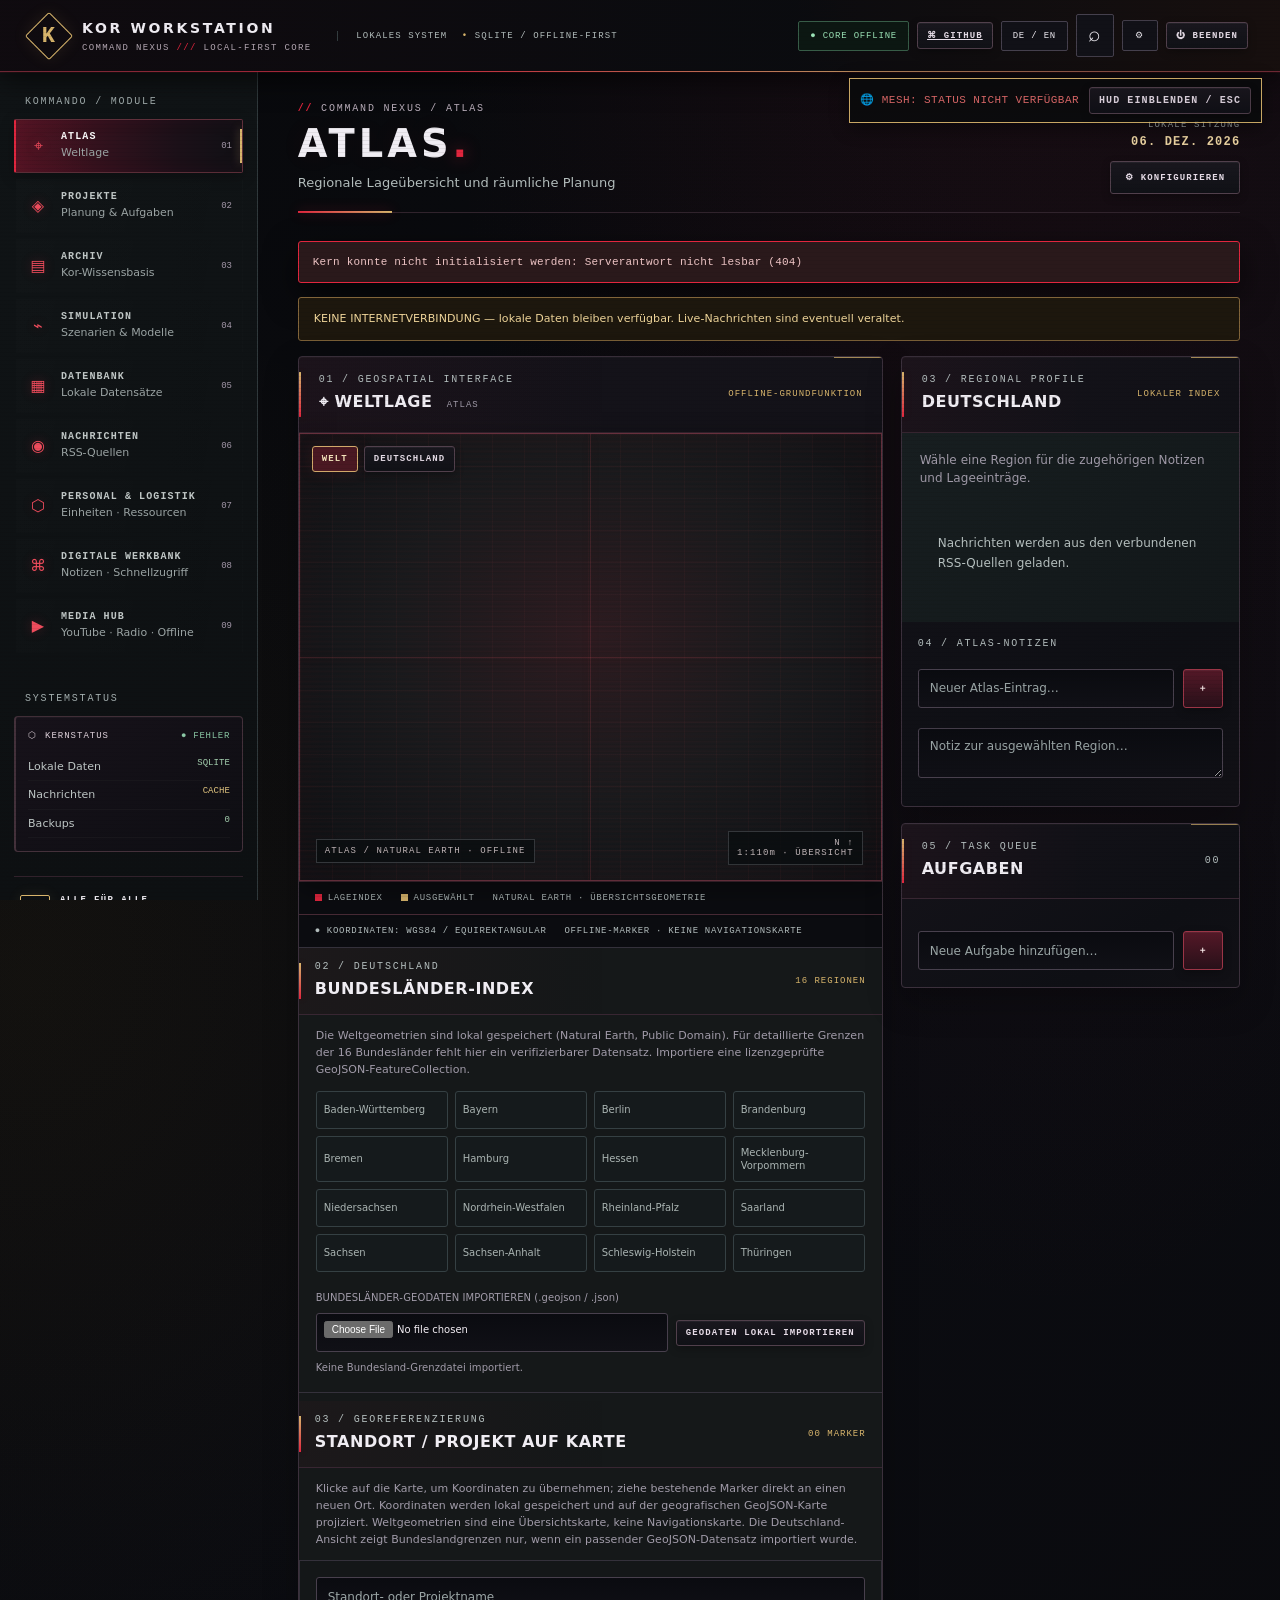
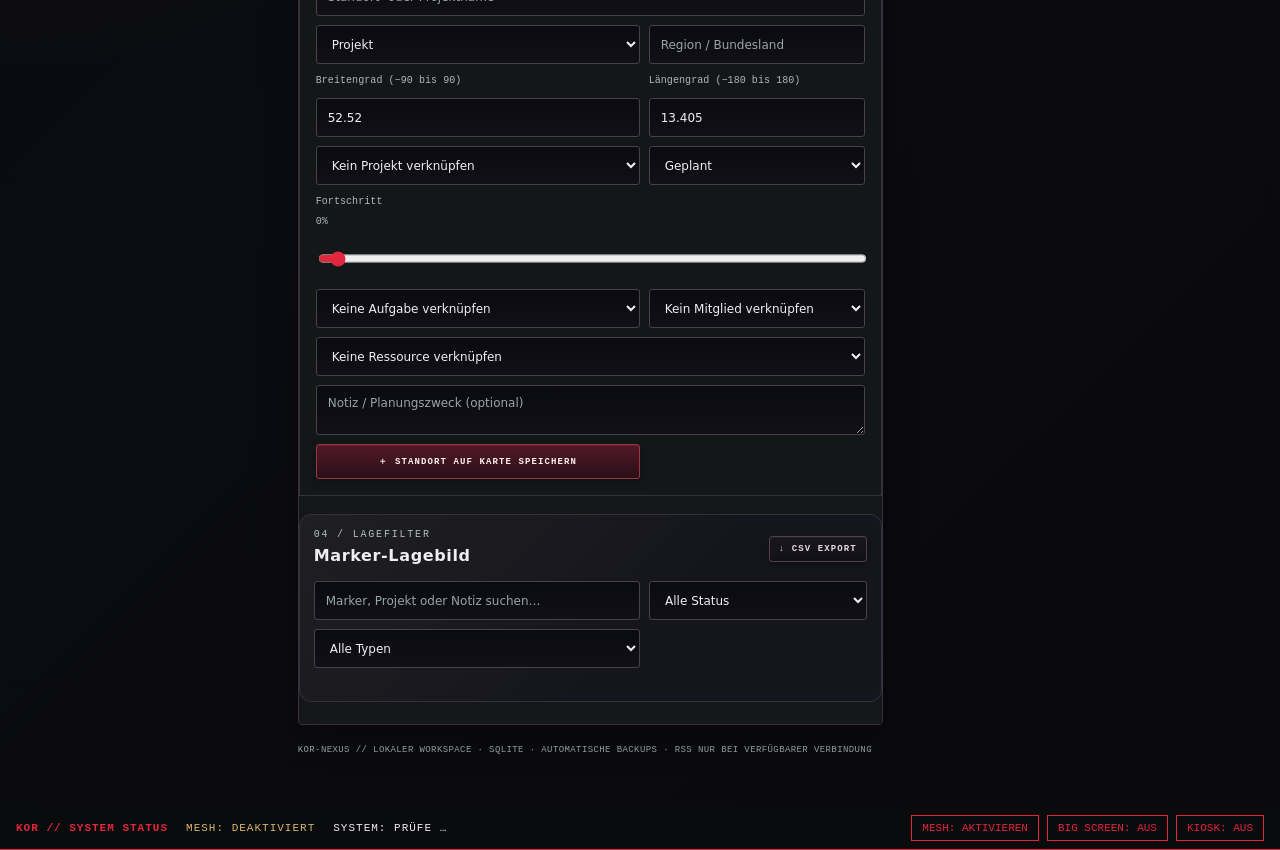
==== commit a4b5dee6: "Add GitHub center shortcut to main navigation" ====
--- a/web/index.html
+++ b/web/index.html
@@ -8,7 +8,7 @@
 <header class="topbar">
  <div class="brand"><div class="brand-mark"><span>K</span></div><div><div class="brand-title">KOR <b>WORKSTATION</b></div><div class="brand-sub">COMMAND NEXUS <span>///</span> LOCAL-FIRST CORE</div></div></div>
  <div class="system-tag"><span id="systemTagLabel">LOKALES SYSTEM</span> <b>•</b> SQLITE / OFFLINE-FIRST</div>
- <div class="top-actions"><div id="connection" class="connection">● KERN VERBUNDEN</div><button id="langBtn" class="lang" aria-label="Sprache wechseln">DE / EN</button><button id="commandPaletteBtn" class="icon-btn command-open" aria-label="Befehlssuche öffnen" title="Befehlssuche (Ctrl+K)">⌕</button><button id="settingsBtn" class="icon-btn" aria-label="Einstellungen" title="Einstellungen">⚙</button><button id="appQuitBtn" class="btn ghost small" type="button" title="KOR-NEXUS beenden">⏻ <span data-i18n="shutdownApp">BEENDEN</span></button></div>
+ <div class="top-actions"><div id="connection" class="connection">● KERN VERBUNDEN</div><a class="btn ghost small" href="./github.html" title="GitHub Development Center">⌘ GITHUB</a><button id="langBtn" class="lang" aria-label="Sprache wechseln">DE / EN</button><button id="commandPaletteBtn" class="icon-btn command-open" aria-label="Befehlssuche öffnen" title="Befehlssuche (Ctrl+K)">⌕</button><button id="settingsBtn" class="icon-btn" aria-label="Einstellungen" title="Einstellungen">⚙</button><button id="appQuitBtn" class="btn ghost small" type="button" title="KOR-NEXUS beenden">⏻ <span data-i18n="shutdownApp">BEENDEN</span></button></div>
 </header>
 <dialog id="commandPalette" class="command-palette" aria-labelledby="commandPaletteTitle">
  <div class="command-palette-shell">
@@ -91,10 +91,23 @@
  </section>
  <section id="mediaView" class="media-view" hidden>
 <div class="media-welcome panel"><div><div class="kicker">09 / FOCUS-FRIENDLY MEDIA</div><h2>MEDIA HUB / PLAY & WORK</h2><p class="subtitle">YouTube, Radio und lokale Videos neben deiner Arbeit.</p></div><div class="media-focus-controls"><button id="mediaFocusMode" class="btn ghost" type="button">FOKUSLAYOUT</button><button id="mediaHideAll" class="btn ghost" type="button">PLAYER AUSBLENDEN</button></div></div>
+<section id="offlineCockpit" class="panel offline-cockpit" aria-labelledby="offlineCockpitTitle">
+ <div class="panel-head"><div><div class="kicker">00 / NOTFALLBEREITSCHAFT</div><h2 id="offlineCockpitTitle">OFFLINE COCKPIT <small>LOKAL · OHNE CLOUD</small></h2></div><span id="readiness-score-badge" class="cockpit-score">READY: --%</span></div>
+ <div class="cockpit-body">
+  <p class="subtitle">Deine vorbereiteten Videos und Audiodateien aus dem lokalen KOR-NEXUS-Archiv. Lege Dateien in den unten genannten Ordner; fehlende Inhalte werden vor dem Notfall sichtbar.</p>
+  <div class="cockpit-metrics"><div><span>LOKALE MEDIEN</span><strong id="cockpitTotal">--</strong></div><div><span>FEHLEN / NICHT LESBAR</span><strong id="cockpitMissing">--</strong></div><div><span>FREIER SPEICHER</span><strong id="cockpitFree">-- GB</strong></div></div>
+  <div class="cockpit-actions"><button id="panic-button" class="btn cockpit-launch" type="button">⚡ VERTRAUTE UMGEBUNG STARTEN</button><button id="cockpitRefresh" class="btn ghost" type="button">BEREITSCHAFT PRÜFEN</button></div>
+  <div class="cockpit-folder"><span>ARCHIVPFAD</span><code id="cockpitVaultPath">Wird geladen …</code></div>
+  <div class="cockpit-grid"><div><div class="kicker">OFFLINE-RESSOURCEN</div><div id="emergency-media-list" class="cockpit-media-list" aria-live="polite"><div class="empty">Bereitschaft wird geprüft …</div></div></div>
+   <div class="cockpit-player"><video id="kor-offline-player" controls preload="metadata" hidden></video><audio id="kor-offline-audio" controls preload="metadata" hidden></audio><div id="player-placeholder" class="media-placeholder"><span>◉</span><strong>COCKPIT BEREIT</strong><small>Wähle ein lokales Medium oder starte den Notfallmodus.</small></div></div>
+  </div>
+  <p id="cockpitStatus" class="cockpit-status" role="status">Noch nicht geprüft.</p>
+ </div>
+</section>
 <div class="media-layout" id="mediaLayout">
-<section class="panel media-primary"><div class="panel-head"><div><div class="kicker">01 / VIDEO STREAM</div><h2>YouTube</h2></div><span class="region-label" id="youtubeStatus">BEREIT</span></div><form id="youtubeForm"><label class="media-label" for="youtubeUrl">YouTube-Link oder Video-ID</label><div class="entry-title-row"><input id="youtubeUrl" class="input" type="url" placeholder="https://www.youtube.com/watch?v=…" aria-label="YouTube-Link"><button class="btn" type="submit">VIDEO ÖFFNEN</button></div></form><div id="youtubeFrameWrap" class="media-video-frame"><div class="media-placeholder">▶<strong>Dein Video erscheint hier</strong><small>Video öffnen und weiterarbeiten.</small></div></div><div class="media-player-actions"><button id="youtubeMini" class="btn ghost small" type="button">MINI-PLAYER</button><button id="youtubeClear" class="btn ghost small" type="button">VIDEO SCHLIESSEN</button><a id="youtubeExternal" class="btn ghost small" href="https://www.youtube.com/" target="_blank" rel="noopener noreferrer">IN YOUTUBE ÖFFNEN ↗</a></div><p class="subtle-note">Manche Videos erlauben keine Einbettung. Offline-Kopien von YouTube werden nicht erstellt.</p></section>
+<section class="panel media-primary"><div class="panel-head"><div><div class="kicker">01 / VIDEO STREAM</div><h2>YouTube</h2></div><span class="region-label" id="youtubeStatus">BEREIT</span></div><form id="youtubeForm"><label class="media-label" for="youtubeUrl">YouTube-Link oder Video-ID</label><div class="entry-title-row"><input id="youtubeUrl" class="input" type="text" placeholder="https://www.youtube.com/watch?v=…" aria-label="YouTube-Link"><button class="btn" type="submit">VIDEO ÖFFNEN</button></div></form><div id="youtubeFrameWrap" class="media-video-frame"><div class="media-placeholder">▶<strong>Dein Video erscheint hier</strong><small>Video öffnen und weiterarbeiten.</small></div></div><div class="media-player-actions"><button id="youtubeMini" class="btn ghost small" type="button">MINI-PLAYER</button><button id="youtubeClear" class="btn ghost small" type="button">VIDEO SCHLIESSEN</button><a id="youtubeExternal" class="btn ghost small" href="https://www.youtube.com/" target="_blank" rel="noopener noreferrer">IN YOUTUBE ÖFFNEN ↗</a></div><p class="subtle-note">Manche Videos erlauben keine Einbettung. Offline-Kopien von YouTube werden nicht erstellt.</p></section>
 <section class="panel media-radio"><div class="panel-head"><div><div class="kicker">02 / AUDIO STREAM</div><h2>Internet-Radio</h2></div><span id="radioStatus" class="region-label">BEREIT</span></div><label class="media-label" for="radioUrl">Stream-URL (MP3/AAC/OGG)</label><input id="radioUrl" class="input" type="url" placeholder="https://…/stream.mp3"><label class="media-label" for="radioName">Sendername</label><input id="radioName" class="input" maxlength="100" placeholder="Mein Lieblingssender"><div class="media-player-actions"><button id="radioPlay" class="btn" type="button">▶ RADIO STARTEN</button><button id="radioStop" class="btn ghost" type="button">STOPP</button><button id="radioSavePreset" class="btn ghost" type="button">SENDER MERKEN</button></div><audio id="radioAudio" controls preload="none" aria-label="Internet-Radio"></audio><div id="radioPresets" class="media-presets"></div><p class="subtle-note">Es werden direkte Stream-Adressen des Senders abgespielt.</p></section>
-<section class="panel media-offline"><div class="panel-head"><div><div class="kicker">03 / OFFLINE LIBRARY</div><h2>Lokale Videos</h2></div><span id="offlineVideoCount" class="region-label">0 VIDEOS</span></div><p class="subtle-note">Importiere eigene Videos für die Wiedergabe ohne Internet. Dateien werden im lokalen Browser-Speicher abgelegt; sehr große Dateien können Speichergrenzen erreichen.</p><label class="btn ghost file-button media-file-pick">＋ VIDEO(S) IMPORTIEREN<input id="offlineVideoFiles" type="file" accept="video/*,.mp4,.webm,.mkv,.mov,.ogv" multiple hidden></label><div class="media-storage" id="mediaStorageInfo">Lokaler Speicher wird geprüft …</div><div id="offlineVideoList" class="media-library"><div class="empty">Noch keine Videos importiert.</div></div><video id="offlineVideoPlayer" controls playsinline preload="metadata" hidden></video></section>
+<section class="panel media-download"><div class="panel-head"><div><div class="kicker">03 / DIRECT DOWNLOAD</div><h2>Video lokal speichern</h2></div><span class="region-label">OFFLINE</span></div><p class="subtle-note">Füge einen direkten MP4-/WebM-Downloadlink ein. Im Speichern-Dialog kannst du deinen KOR-NEXUS-Videos-Ordner auswählen. Unterstützt werden Quellen, die den Abruf erlauben (CORS). YouTube-Seitenlinks sind keine direkten Videodateien und werden nicht heruntergeladen.</p><label class="media-label" for="videoDownloadUrl">Direkte Video-URL</label><input id="videoDownloadUrl" class="input" type="url" placeholder="https://server.example/video.mp4"><label class="media-label" for="videoDownloadName">Dateiname (optional)</label><input id="videoDownloadName" class="input" maxlength="180" placeholder="mein-video.mp4"><div class="media-player-actions"><button id="videoDownloadStart" class="btn" type="button">↓ VIDEO HERUNTERLADEN</button><span id="videoDownloadStatus" class="region-label">BEREIT</span></div></section><section class="panel media-offline"><div class="panel-head"><div><div class="kicker">04 / OFFLINE LIBRARY</div><h2>Lokale Videos</h2></div><span id="offlineVideoCount" class="region-label">0 VIDEOS</span></div><p class="subtle-note">Importiere eigene Videos für die Wiedergabe ohne Internet. Dateien werden im lokalen Browser-Speicher abgelegt; sehr große Dateien können Speichergrenzen erreichen.</p><label class="btn ghost file-button media-file-pick">＋ VIDEO(S) IMPORTIEREN<input id="offlineVideoFiles" type="file" accept="video/*,.mp4,.webm,.mkv,.mov,.ogv" multiple hidden></label><div class="media-storage" id="mediaStorageInfo">Lokaler Speicher wird geprüft …</div><div id="offlineVideoList" class="media-library"><div class="empty">Noch keine Videos importiert.</div></div><video id="offlineVideoPlayer" controls playsinline preload="metadata" hidden></video></section>
 </div><p class="media-footnote">Fokuslayout, Mini-Player und getrennte Audio-/Video-Steuerung: Du entscheidest, was gleichzeitig läuft.</p></section>
  <section id="newsView" class="panel" hidden><div class="panel-head"><div><div class="kicker">06 / PUBLIC SOURCES</div><h2><span id="newsFeedsTitle">Nachrichten-Feeds</span> <small>RSS / CACHE</small></h2></div><button id="refreshNews" class="btn">↻ <span id="refreshNewsLabel">AKTUALISIEREN</span></button></div><div class="module-list"><p id="newsIntro" class="subtitle">Aktuelle Überschriften aus drei Quellen. Es werden nur Feed-Titel, kurze Teaser, Zeitangaben und Links angezeigt; der Volltext bleibt beim jeweiligen Verlag.</p><div id="feedStatuses" class="feed-statuses"></div><div class="records-toolbar"><span class="kicker" id="storiesLabel">MELDUNGEN</span><input id="newsSearch" class="input search-input" type="search" placeholder="Nachrichten durchsuchen…" aria-label="Nachrichten durchsuchen" data-i18n-placeholder="newsSearch"></div><div id="newsList" class="news-grid"><div class="empty">Cache wird geladen…</div></div></div></section>
  <section id="operationsView" class="panel" hidden>
@@ -126,5 +139,5 @@
  <div class="hud-status-bar"><div id="mesh-network-status" role="status">🌐 MESH: INITIALISIERE… [0 VERBINDUNGEN]</div><button id="big-screen-trigger" class="btn ghost small" type="button">VOLLbild / ESC</button></div>
  <section id="kor-matrix-console" class="matrix-console-panel" aria-label="Live-Systemprotokoll"><div class="console-header">NEXUS SYSTEM LOGS // LIVE OVERVIEW</div><div id="console-log-stream" class="console-stream" aria-live="polite"></div></section>
 </section>
-<script src="./app.js" defer></script><script src="./js/media-hub.js" defer></script><script src="./js/hud-alerts.js" defer></script><script src="./js/hud.js" defer></script>
+<script src="./app.js" defer></script><script src="./js/media-hub.js" defer></script><script src="./js/media.js" defer></script><script src="./js/hud-alerts.js" defer></script><script src="./js/hud.js" defer></script>
 </body></html>
--- a/web/styles.css
+++ b/web/styles.css
@@ -428,3 +428,44 @@
 .console-log-line.level-warn{color:#ffb454}
 .console-log-line.level-error{color:#ff5555}
 .console-log-line.level-get,.console-log-line.level-post{color:#00d8e8}
+
+
+/* Focus-friendly Media Hub */
+.media-view{display:grid;gap:16px}.media-welcome{display:flex;align-items:center;justify-content:space-between;gap:18px;padding:22px}.media-focus-controls,.media-player-actions{display:flex;gap:8px;flex-wrap:wrap;align-items:center}.media-layout{display:grid;grid-template-columns:minmax(0,1.5fr) minmax(280px,1fr);gap:16px;align-items:start}.media-layout.focus-layout{grid-template-columns:minmax(0,1fr) minmax(260px,340px)}.media-layout.focus-layout .media-primary{grid-row:span 2}.media-layout.focus-layout .media-radio{position:sticky;top:12px}.media-layout.players-hidden .media-primary,.media-layout.players-hidden .media-radio{display:none}.media-primary,.media-radio,.media-offline{min-width:0;padding:18px}.media-offline{grid-column:1/-1}.media-label{display:block;color:var(--muted);font-size:12px;margin:12px 0 6px}.media-video-frame{position:relative;width:100%;aspect-ratio:16/9;background:#050606;border:1px solid var(--line);overflow:hidden;margin:12px 0}.media-video-frame iframe{position:absolute;inset:0;width:100%;height:100%;border:0}.media-placeholder{height:100%;min-height:190px;display:flex;flex-direction:column;align-items:center;justify-content:center;gap:8px;color:var(--muted);text-align:center}.media-placeholder strong{color:var(--text)}.media-primary.mini-player{position:fixed;right:16px;bottom:16px;width:min(420px,calc(100vw - 32px));z-index:10020;padding:12px;background:var(--panel);box-shadow:0 12px 40px #000b;border:1px solid var(--red)}.media-primary.mini-player .panel-head,.media-primary.mini-player form,.media-primary.mini-player>p,.media-primary.mini-player #youtubeExternal{display:none}.media-primary.mini-player .media-video-frame{margin:0}.media-primary.mini-player .media-player-actions{margin-top:8px}.media-radio audio,.media-offline video{width:100%;margin-top:12px}.media-offline video{max-height:440px;background:#000}.media-presets,.media-library{display:grid;gap:8px;margin-top:12px}.media-preset,.media-file-row{display:flex;align-items:center;justify-content:space-between;gap:10px;padding:10px;border:1px solid var(--line);background:var(--panel2);min-width:0}.media-preset span,.media-file-meta{min-width:0;overflow-wrap:anywhere}.media-file-row button{flex-shrink:0}.media-storage,.media-footnote{color:var(--muted);font-size:12px;margin-top:10px}.media-file-pick{display:inline-flex;align-items:center}.media-view.focus-mode .media-welcome{padding:12px}.media-view.focus-mode .media-welcome .subtitle,.media-view.focus-mode .media-footnote{display:none}
+body.media-floating .media-view{position:fixed;display:block!important;right:12px;bottom:12px;top:auto;left:auto;width:min(420px,calc(100vw - 24px));z-index:10019;padding:0;background:transparent;pointer-events:none}body.media-floating .media-view .media-welcome,body.media-floating .media-view .media-radio,body.media-floating .media-view .media-offline,body.media-floating .media-view .media-footnote{display:none!important}body.media-floating .media-view .media-layout{display:block;pointer-events:auto}body.media-floating .media-view .media-primary{margin:0;max-width:none;pointer-events:auto}
+@media(max-width:900px){.media-layout,.media-layout.focus-layout{grid-template-columns:minmax(0,1fr)}.media-layout.focus-layout .media-primary{grid-row:auto}.media-offline{grid-column:auto}.media-welcome{align-items:flex-start;flex-direction:column}.media-layout.focus-layout .media-radio{position:static}}
+@media(prefers-reduced-motion:reduce){.media-view *{scroll-behavior:auto!important;animation:none!important;transition:none!important}}
+
+.media-view[hidden]{display:none!important}
+
+/* KOR-NEXUS Offline Cockpit */
+.offline-cockpit{margin:16px 0;border-color:#633333;background:linear-gradient(135deg,#1b1d1f,#121415)}
+.cockpit-body{padding:18px}
+.cockpit-score{font:700 11px var(--mono);letter-spacing:1px;color:var(--green);border:1px solid #345344;padding:7px 9px;white-space:nowrap}
+.cockpit-score-warn{color:var(--red);border-color:#633333}
+.cockpit-metrics{display:grid;grid-template-columns:repeat(3,minmax(0,1fr));gap:10px;margin:16px 0}
+.cockpit-metrics>div{border:1px solid var(--line);background:#0e1011;padding:12px}
+.cockpit-metrics span,.cockpit-folder>span{display:block;color:var(--muted);font:9px var(--mono);letter-spacing:1px}
+.cockpit-metrics strong{display:block;font:700 20px var(--mono);margin-top:7px}
+.cockpit-actions{display:flex;gap:9px;flex-wrap:wrap;margin:14px 0}
+.cockpit-launch{background:#9f292c;border-color:var(--gold);color:#fff;font-weight:800;min-height:44px;padding:12px 18px}
+.cockpit-launch:hover{background:#c33a3e}
+.cockpit-folder{display:grid;grid-template-columns:auto minmax(0,1fr);gap:12px;align-items:start;padding:11px 12px;background:#0d0f10;border:1px solid var(--line);margin:12px 0}
+.cockpit-folder code{font:11px var(--mono);color:var(--gold);overflow-wrap:anywhere;user-select:text}
+.cockpit-grid{display:grid;grid-template-columns:minmax(0,1fr) minmax(0,1.2fr);gap:12px;margin-top:16px}
+.cockpit-media-list{display:grid;gap:6px;margin-top:9px;max-height:310px;overflow:auto}
+.cockpit-media-row{display:flex;align-items:center;gap:8px;padding:9px;background:#0d0f10;border:1px solid #292e30;min-width:0}
+.cockpit-media-meta{display:grid;gap:3px;min-width:0;flex:1}
+.cockpit-media-meta strong{font-size:12px;overflow-wrap:anywhere}
+.cockpit-media-meta small{font:9px var(--mono);color:var(--muted)}
+.cockpit-file-status{font:9px var(--mono);color:var(--green);white-space:nowrap}
+.cockpit-media-row.unavailable{border-color:#633333}.cockpit-media-row.unavailable .cockpit-file-status{color:var(--red)}
+.cockpit-media-row button:disabled{opacity:.35;cursor:not-allowed}
+.cockpit-player{min-width:0;min-height:230px;background:#050606;border:1px solid #603131;display:flex;align-items:center;justify-content:center;overflow:hidden}
+.cockpit-player video,.cockpit-player audio{width:100%;max-height:360px;background:#000}
+.cockpit-player video[hidden],.cockpit-player audio[hidden],.cockpit-player [hidden]{display:none}
+.cockpit-player .media-placeholder{min-height:230px;width:100%;border:0}
+.cockpit-status{margin:12px 0 0;color:var(--muted);font:10px var(--mono);overflow-wrap:anywhere}
+body.cockpit-active .offline-cockpit{border-color:var(--red);box-shadow:0 0 0 1px #d4444522,0 0 30px #d4444510}
+@media(max-width:850px){.cockpit-grid{grid-template-columns:1fr}.cockpit-player{min-height:180px}}
+@media(max-width:520px){.cockpit-body{padding:12px}.cockpit-metrics{gap:6px}.cockpit-metrics>div{padding:8px}.cockpit-metrics strong{font-size:16px}.cockpit-folder{grid-template-columns:1fr;gap:6px}.cockpit-actions>*{width:100%}}
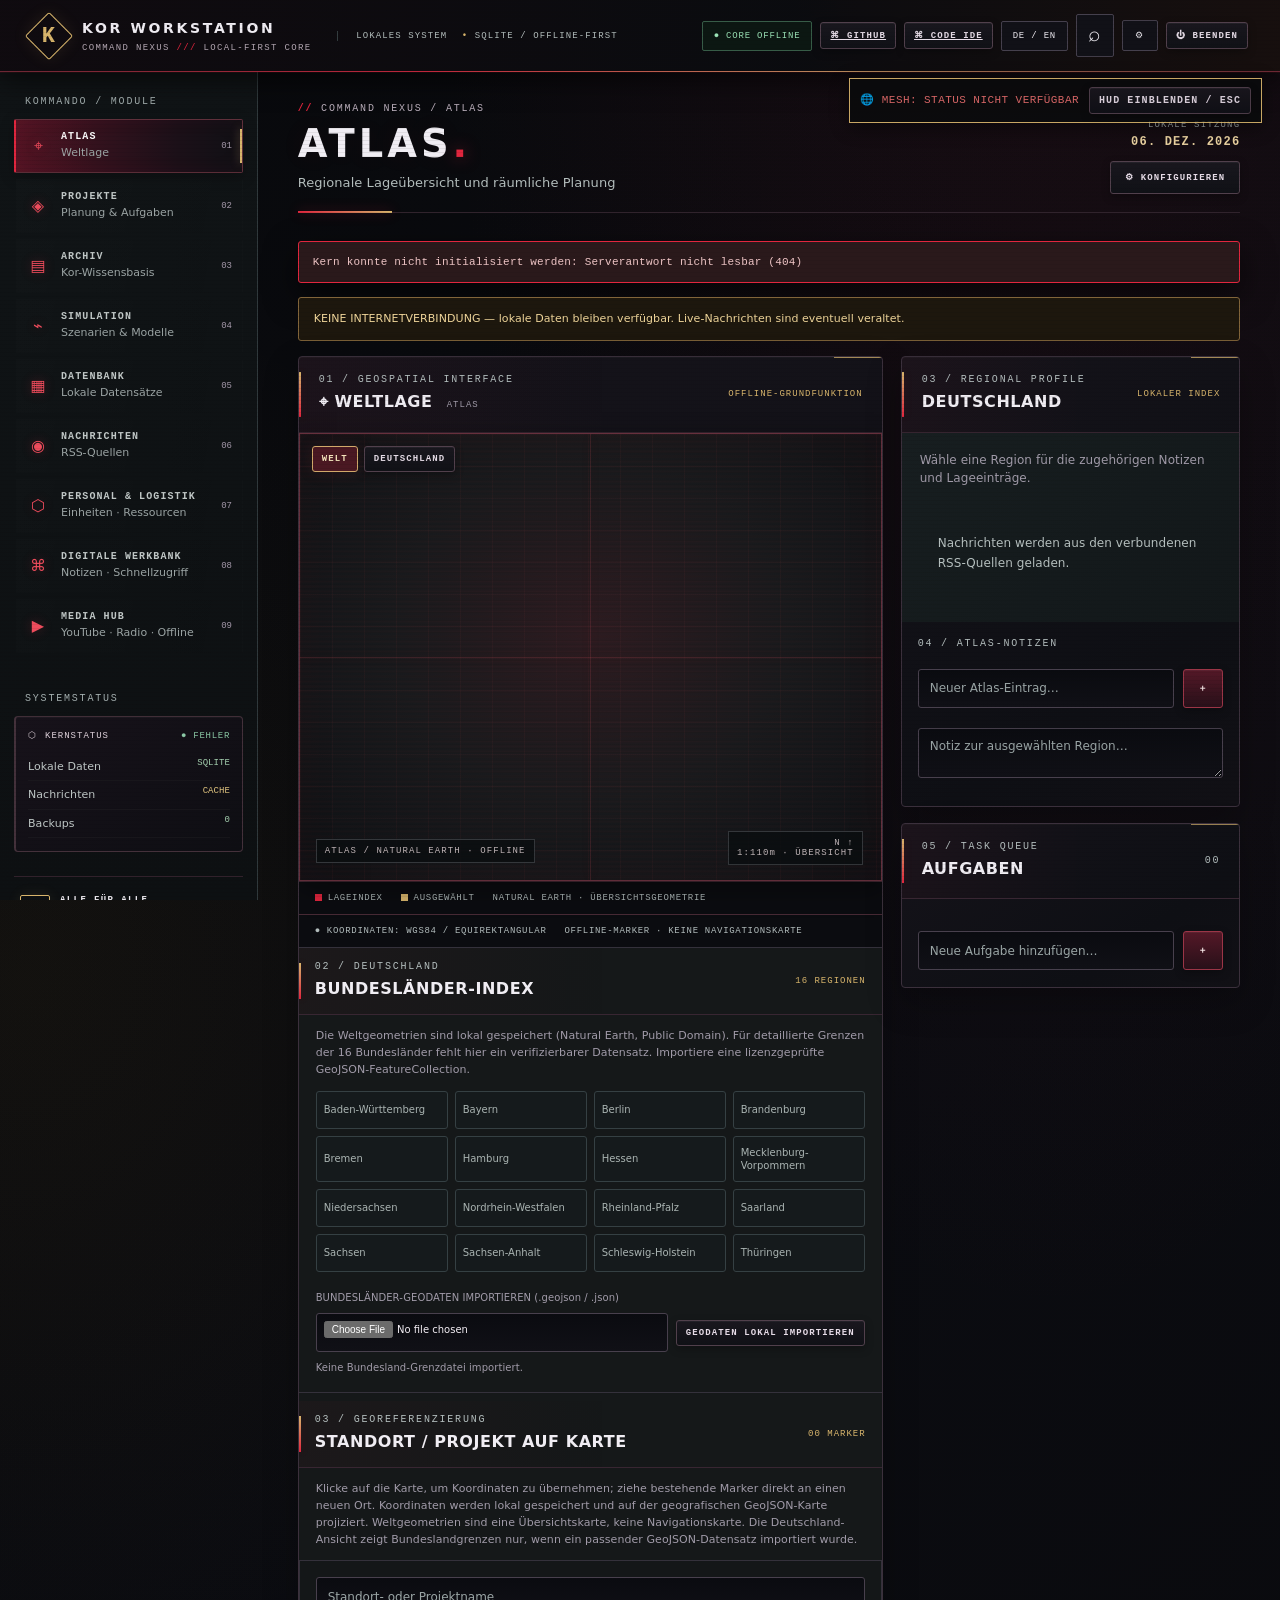
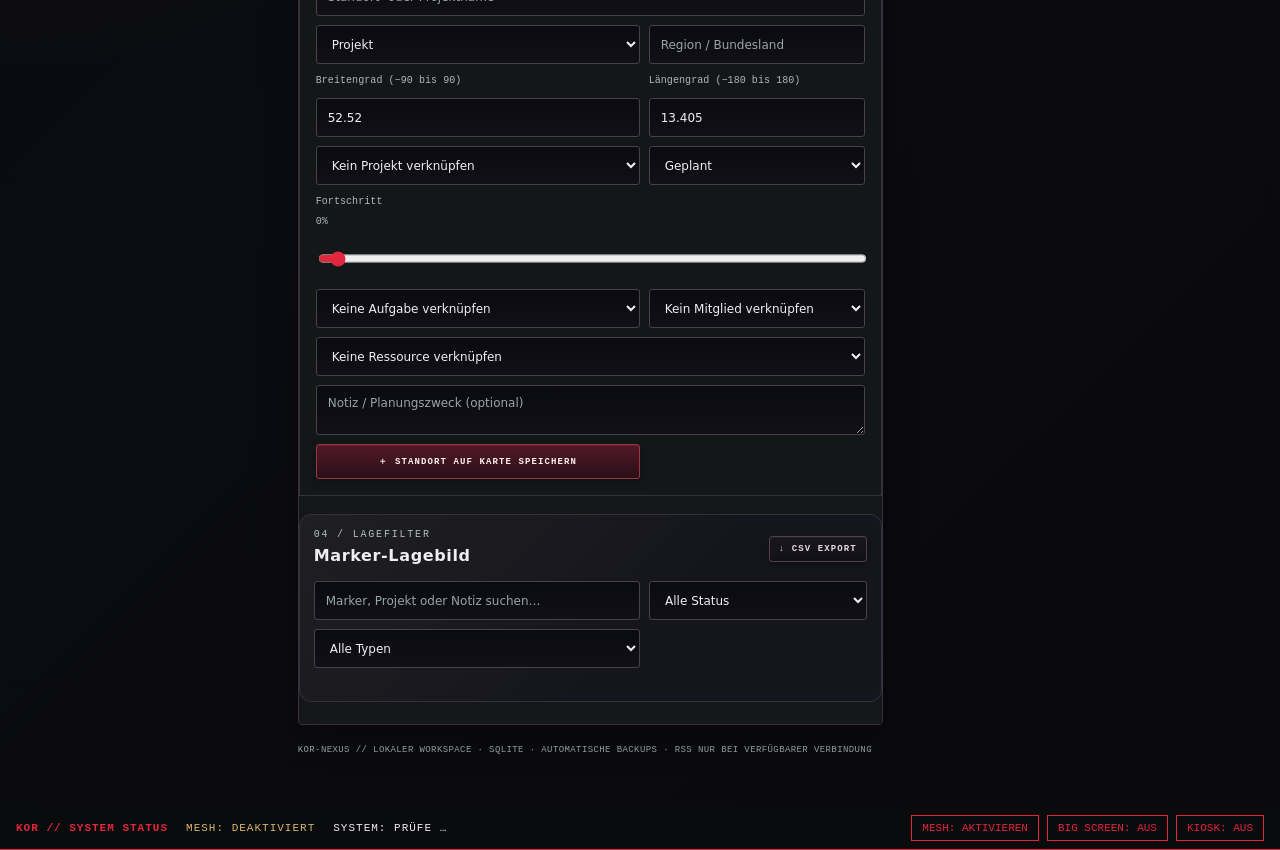
==== commit 822b3bc7: "Add Code IDE access to the command bar" ====
--- a/web/index.html
+++ b/web/index.html
@@ -8,7 +8,7 @@
 <header class="topbar">
  <div class="brand"><div class="brand-mark"><span>K</span></div><div><div class="brand-title">KOR <b>WORKSTATION</b></div><div class="brand-sub">COMMAND NEXUS <span>///</span> LOCAL-FIRST CORE</div></div></div>
  <div class="system-tag"><span id="systemTagLabel">LOKALES SYSTEM</span> <b>•</b> SQLITE / OFFLINE-FIRST</div>
- <div class="top-actions"><div id="connection" class="connection">● KERN VERBUNDEN</div><a class="btn ghost small" href="./github.html" title="GitHub Development Center">⌘ GITHUB</a><button id="langBtn" class="lang" aria-label="Sprache wechseln">DE / EN</button><button id="commandPaletteBtn" class="icon-btn command-open" aria-label="Befehlssuche öffnen" title="Befehlssuche (Ctrl+K)">⌕</button><button id="settingsBtn" class="icon-btn" aria-label="Einstellungen" title="Einstellungen">⚙</button><button id="appQuitBtn" class="btn ghost small" type="button" title="KOR-NEXUS beenden">⏻ <span data-i18n="shutdownApp">BEENDEN</span></button></div>
+ <div class="top-actions"><div id="connection" class="connection">● KERN VERBUNDEN</div><a class="btn ghost small" href="./github.html" title="GitHub Development Center">⌘ GITHUB</a><a class="btn ghost small" href="./code.html" title="Lokale Code-IDE">⌘ CODE IDE</a><button id="langBtn" class="lang" aria-label="Sprache wechseln">DE / EN</button><button id="commandPaletteBtn" class="icon-btn command-open" aria-label="Befehlssuche öffnen" title="Befehlssuche (Ctrl+K)">⌕</button><button id="settingsBtn" class="icon-btn" aria-label="Einstellungen" title="Einstellungen">⚙</button><button id="appQuitBtn" class="btn ghost small" type="button" title="KOR-NEXUS beenden">⏻ <span data-i18n="shutdownApp">BEENDEN</span></button></div>
 </header>
 <dialog id="commandPalette" class="command-palette" aria-labelledby="commandPaletteTitle">
  <div class="command-palette-shell">
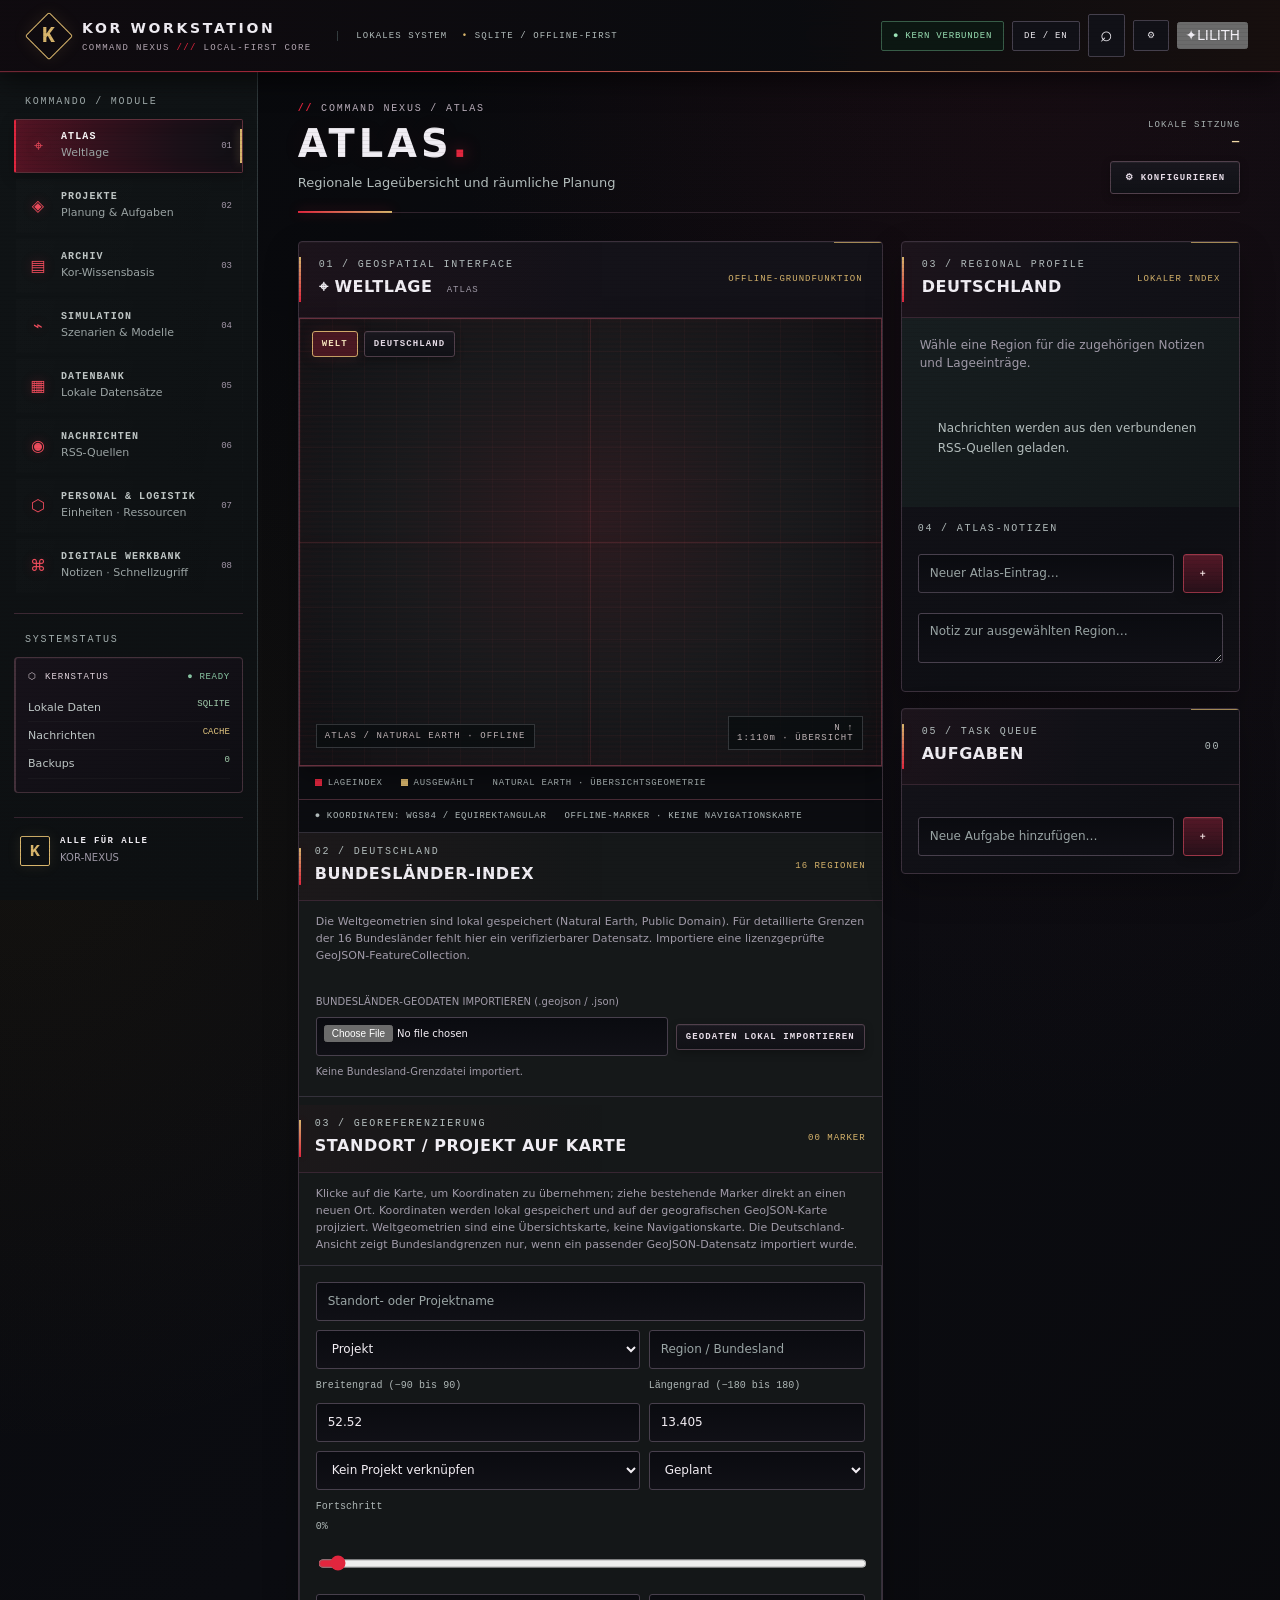
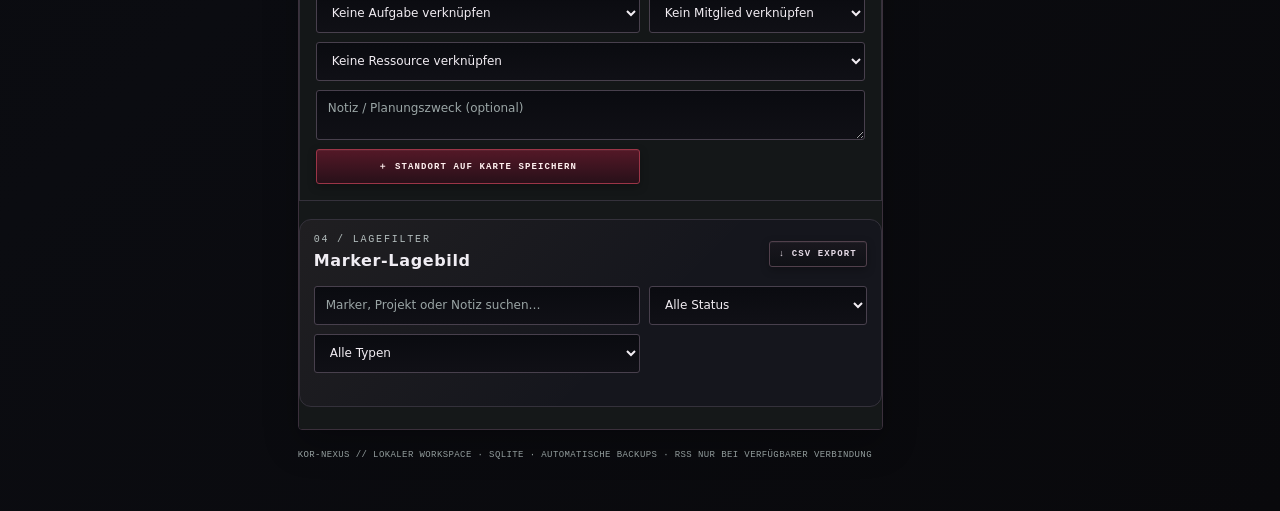
==== commit 741c8e34: "feat: add embedded Lilith panel shell to KOR-NEXUS HUD" ====
--- a/web/index.html
+++ b/web/index.html
@@ -2,13 +2,13 @@
 <html lang="de" data-app-ready="false">
 <head>
 <meta charset="utf-8"><meta name="viewport" content="width=device-width,initial-scale=1"><meta name="theme-color" content="#0b0d0f">
-<meta name="description" content="Lokale, modulare Kor-Workstation für Wissen, Planung und Lageübersicht."><title>KOR-NEXUS // COMMAND NEXUS</title><link rel="stylesheet" href="./styles.css">
+<meta name="description" content="Lokale, modulare Kor-Workstation für Wissen, Planung und Lageübersicht."><title>KOR-NEXUS // COMMAND NEXUS</title><link rel="stylesheet" href="./styles.css"><link rel="stylesheet" href="./lilith.css">
 </head>
 <body>
 <header class="topbar">
  <div class="brand"><div class="brand-mark"><span>K</span></div><div><div class="brand-title">KOR <b>WORKSTATION</b></div><div class="brand-sub">COMMAND NEXUS <span>///</span> LOCAL-FIRST CORE</div></div></div>
  <div class="system-tag"><span id="systemTagLabel">LOKALES SYSTEM</span> <b>•</b> SQLITE / OFFLINE-FIRST</div>
- <div class="top-actions"><div id="connection" class="connection">● KERN VERBUNDEN</div><a class="btn ghost small" href="./github.html" title="GitHub Development Center">⌘ GITHUB</a><a class="btn ghost small" href="./code.html" title="Lokale Code-IDE">⌘ CODE IDE</a><button id="langBtn" class="lang" aria-label="Sprache wechseln">DE / EN</button><button id="commandPaletteBtn" class="icon-btn command-open" aria-label="Befehlssuche öffnen" title="Befehlssuche (Ctrl+K)">⌕</button><button id="settingsBtn" class="icon-btn" aria-label="Einstellungen" title="Einstellungen">⚙</button><button id="appQuitBtn" class="btn ghost small" type="button" title="KOR-NEXUS beenden">⏻ <span data-i18n="shutdownApp">BEENDEN</span></button></div>
+ <div class="top-actions"><div id="connection" class="connection">● KERN VERBUNDEN</div><button id="langBtn" class="lang" aria-label="Sprache wechseln">DE / EN</button><button id="commandPaletteBtn" class="icon-btn command-open" aria-label="Befehlssuche öffnen" title="Befehlssuche (Ctrl+K)">⌕</button><button id="settingsBtn" class="icon-btn" aria-label="Einstellungen" title="Einstellungen">⚙</button><button id="lilithOpen" class="lilith-launch" type="button" aria-haspopup="dialog" aria-controls="lilithPanel"><span class="lilith-spark">✦</span><span>LILITH</span><i id="lilithTopStatus" aria-label="Verbindungsstatus"></i></button></div>
 </header>
 <dialog id="commandPalette" class="command-palette" aria-labelledby="commandPaletteTitle">
  <div class="command-palette-shell">
@@ -30,7 +30,6 @@
   <button data-module="news"><span class="glyph">◉</span><span><strong data-i18n="news">NACHRICHTEN</strong><small data-i18n="newsSub">RSS-Quellen</small></span><span class="num">06</span></button>
   <button data-module="operations"><span class="glyph">⬡</span><span><strong>PERSONAL & LOGISTIK</strong><small>Einheiten · Ressourcen</small></span><span class="num">07</span></button>
   <button data-module="workbench"><span class="glyph">⌘</span><span><strong>DIGITALE WERKBANK</strong><small>Notizen · Schnellzugriff</small></span><span class="num">08</span></button>
-  <button data-module="media"><span class="glyph">▶</span><span><strong>MEDIA HUB</strong><small>YouTube · Radio · Offline</small></span><span class="num">09</span></button>
  </nav>
  <div class="side-rule"></div><div class="label" data-i18n="systemStatus">SYSTEMSTATUS</div>
  <div class="status-card"><div class="status-head">⬡ <span data-i18n="coreStatus">KERNSTATUS</span><span class="live" id="coreState">● READY</span></div><div class="status-line"><span data-i18n="localData">Lokale Daten</span><b id="dbState">SQLITE</b></div><div class="status-line"><span data-i18n="news">Nachrichten</span><b class="warn" id="newsState">CACHE</b></div><div class="status-line"><span data-i18n="backups">Backups</span><b id="backupCount">0</b></div></div>
@@ -89,26 +88,6 @@
   </div></section>
 
  </section>
- <section id="mediaView" class="media-view" hidden>
-<div class="media-welcome panel"><div><div class="kicker">09 / FOCUS-FRIENDLY MEDIA</div><h2>MEDIA HUB / PLAY & WORK</h2><p class="subtitle">YouTube, Radio und lokale Videos neben deiner Arbeit.</p></div><div class="media-focus-controls"><button id="mediaFocusMode" class="btn ghost" type="button">FOKUSLAYOUT</button><button id="mediaHideAll" class="btn ghost" type="button">PLAYER AUSBLENDEN</button></div></div>
-<section id="offlineCockpit" class="panel offline-cockpit" aria-labelledby="offlineCockpitTitle">
- <div class="panel-head"><div><div class="kicker">00 / NOTFALLBEREITSCHAFT</div><h2 id="offlineCockpitTitle">OFFLINE COCKPIT <small>LOKAL · OHNE CLOUD</small></h2></div><span id="readiness-score-badge" class="cockpit-score">READY: --%</span></div>
- <div class="cockpit-body">
-  <p class="subtitle">Deine vorbereiteten Videos und Audiodateien aus dem lokalen KOR-NEXUS-Archiv. Lege Dateien in den unten genannten Ordner; fehlende Inhalte werden vor dem Notfall sichtbar.</p>
-  <div class="cockpit-metrics"><div><span>LOKALE MEDIEN</span><strong id="cockpitTotal">--</strong></div><div><span>FEHLEN / NICHT LESBAR</span><strong id="cockpitMissing">--</strong></div><div><span>FREIER SPEICHER</span><strong id="cockpitFree">-- GB</strong></div></div>
-  <div class="cockpit-actions"><button id="panic-button" class="btn cockpit-launch" type="button">⚡ VERTRAUTE UMGEBUNG STARTEN</button><button id="cockpitRefresh" class="btn ghost" type="button">BEREITSCHAFT PRÜFEN</button></div>
-  <div class="cockpit-folder"><span>ARCHIVPFAD</span><code id="cockpitVaultPath">Wird geladen …</code></div>
-  <div class="cockpit-grid"><div><div class="kicker">OFFLINE-RESSOURCEN</div><div id="emergency-media-list" class="cockpit-media-list" aria-live="polite"><div class="empty">Bereitschaft wird geprüft …</div></div></div>
-   <div class="cockpit-player"><video id="kor-offline-player" controls preload="metadata" hidden></video><audio id="kor-offline-audio" controls preload="metadata" hidden></audio><div id="player-placeholder" class="media-placeholder"><span>◉</span><strong>COCKPIT BEREIT</strong><small>Wähle ein lokales Medium oder starte den Notfallmodus.</small></div></div>
-  </div>
-  <p id="cockpitStatus" class="cockpit-status" role="status">Noch nicht geprüft.</p>
- </div>
-</section>
-<div class="media-layout" id="mediaLayout">
-<section class="panel media-primary"><div class="panel-head"><div><div class="kicker">01 / VIDEO STREAM</div><h2>YouTube</h2></div><span class="region-label" id="youtubeStatus">BEREIT</span></div><form id="youtubeForm"><label class="media-label" for="youtubeUrl">YouTube-Link oder Video-ID</label><div class="entry-title-row"><input id="youtubeUrl" class="input" type="text" placeholder="https://www.youtube.com/watch?v=…" aria-label="YouTube-Link"><button class="btn" type="submit">VIDEO ÖFFNEN</button></div></form><div id="youtubeFrameWrap" class="media-video-frame"><div class="media-placeholder">▶<strong>Dein Video erscheint hier</strong><small>Video öffnen und weiterarbeiten.</small></div></div><div class="media-player-actions"><button id="youtubeMini" class="btn ghost small" type="button">MINI-PLAYER</button><button id="youtubeClear" class="btn ghost small" type="button">VIDEO SCHLIESSEN</button><a id="youtubeExternal" class="btn ghost small" href="https://www.youtube.com/" target="_blank" rel="noopener noreferrer">IN YOUTUBE ÖFFNEN ↗</a></div><p class="subtle-note">Manche Videos erlauben keine Einbettung. Offline-Kopien von YouTube werden nicht erstellt.</p></section>
-<section class="panel media-radio"><div class="panel-head"><div><div class="kicker">02 / AUDIO STREAM</div><h2>Internet-Radio</h2></div><span id="radioStatus" class="region-label">BEREIT</span></div><label class="media-label" for="radioUrl">Stream-URL (MP3/AAC/OGG)</label><input id="radioUrl" class="input" type="url" placeholder="https://…/stream.mp3"><label class="media-label" for="radioName">Sendername</label><input id="radioName" class="input" maxlength="100" placeholder="Mein Lieblingssender"><div class="media-player-actions"><button id="radioPlay" class="btn" type="button">▶ RADIO STARTEN</button><button id="radioStop" class="btn ghost" type="button">STOPP</button><button id="radioSavePreset" class="btn ghost" type="button">SENDER MERKEN</button></div><audio id="radioAudio" controls preload="none" aria-label="Internet-Radio"></audio><div id="radioPresets" class="media-presets"></div><p class="subtle-note">Es werden direkte Stream-Adressen des Senders abgespielt.</p></section>
-<section class="panel media-download"><div class="panel-head"><div><div class="kicker">03 / DIRECT DOWNLOAD</div><h2>Video lokal speichern</h2></div><span class="region-label">OFFLINE</span></div><p class="subtle-note">Füge einen direkten MP4-/WebM-Downloadlink ein. Im Speichern-Dialog kannst du deinen KOR-NEXUS-Videos-Ordner auswählen. Unterstützt werden Quellen, die den Abruf erlauben (CORS). YouTube-Seitenlinks sind keine direkten Videodateien und werden nicht heruntergeladen.</p><label class="media-label" for="videoDownloadUrl">Direkte Video-URL</label><input id="videoDownloadUrl" class="input" type="url" placeholder="https://server.example/video.mp4"><label class="media-label" for="videoDownloadName">Dateiname (optional)</label><input id="videoDownloadName" class="input" maxlength="180" placeholder="mein-video.mp4"><div class="media-player-actions"><button id="videoDownloadStart" class="btn" type="button">↓ VIDEO HERUNTERLADEN</button><span id="videoDownloadStatus" class="region-label">BEREIT</span></div></section><section class="panel media-offline"><div class="panel-head"><div><div class="kicker">04 / OFFLINE LIBRARY</div><h2>Lokale Videos</h2></div><span id="offlineVideoCount" class="region-label">0 VIDEOS</span></div><p class="subtle-note">Importiere eigene Videos für die Wiedergabe ohne Internet. Dateien werden im lokalen Browser-Speicher abgelegt; sehr große Dateien können Speichergrenzen erreichen.</p><label class="btn ghost file-button media-file-pick">＋ VIDEO(S) IMPORTIEREN<input id="offlineVideoFiles" type="file" accept="video/*,.mp4,.webm,.mkv,.mov,.ogv" multiple hidden></label><div class="media-storage" id="mediaStorageInfo">Lokaler Speicher wird geprüft …</div><div id="offlineVideoList" class="media-library"><div class="empty">Noch keine Videos importiert.</div></div><video id="offlineVideoPlayer" controls playsinline preload="metadata" hidden></video></section>
-</div><p class="media-footnote">Fokuslayout, Mini-Player und getrennte Audio-/Video-Steuerung: Du entscheidest, was gleichzeitig läuft.</p></section>
  <section id="newsView" class="panel" hidden><div class="panel-head"><div><div class="kicker">06 / PUBLIC SOURCES</div><h2><span id="newsFeedsTitle">Nachrichten-Feeds</span> <small>RSS / CACHE</small></h2></div><button id="refreshNews" class="btn">↻ <span id="refreshNewsLabel">AKTUALISIEREN</span></button></div><div class="module-list"><p id="newsIntro" class="subtitle">Aktuelle Überschriften aus drei Quellen. Es werden nur Feed-Titel, kurze Teaser, Zeitangaben und Links angezeigt; der Volltext bleibt beim jeweiligen Verlag.</p><div id="feedStatuses" class="feed-statuses"></div><div class="records-toolbar"><span class="kicker" id="storiesLabel">MELDUNGEN</span><input id="newsSearch" class="input search-input" type="search" placeholder="Nachrichten durchsuchen…" aria-label="Nachrichten durchsuchen" data-i18n-placeholder="newsSearch"></div><div id="newsList" class="news-grid"><div class="empty">Cache wird geladen…</div></div></div></section>
  <section id="operationsView" class="panel" hidden>
   <div class="panel-head"><div><div class="kicker">07 / OPERATIONS REGISTER</div><h2>Personal & Logistik <small>SQLITE / LOKAL</small></h2></div><span class="region-label">DATENBANKGESTÜTZT</span></div>
@@ -125,6 +104,41 @@
    <section class="ops-card assignment-card"><div class="panel-head compact"><div><div class="kicker">03 / PROJEKTVERKNÜPFUNG</div><h2>Zuweisungen</h2></div><span id="assignmentCount" class="region-label">00</span></div>
     <form id="assignmentForm" class="entry-form"><div class="entry-title-row"><select id="assignmentProject" class="input" required><option value="">Projekt auswählen…</option></select><select id="assignmentType" class="input"><option value="unit">Mitglied / Einheit</option><option value="resource">Ressource</option></select></div><div class="entry-title-row"><select id="assignmentTarget" class="input" required><option value="">Ziel auswählen…</option></select><input id="assignmentQuantity" class="input" type="number" min="0" step="any" value="1" required placeholder="Menge"></div><input id="assignmentNotes" class="input" maxlength="10000" placeholder="Aufgabe / Verwendungszweck (optional)"><button class="btn" type="submit">＋ ZUWEISUNG SPEICHERN</button></form><div id="assignmentList" class="ops-list"></div>
    </section>
+   <section id="engineView" class="ops-card engine-panel" aria-labelledby="engineHeading">
+    <div class="panel-head compact"><div><div class="kicker">04 / CORE ENGINE & AUTOMATION</div><h2 id="engineHeading">Kern-Engine</h2></div><span class="region-label">DETERMINISTISCH · LOKAL</span></div>
+    <p class="subtitle">Bestandswarnungen, freigegebene Routinen und geplante Jobs. Kritische Bestandsänderungen werden niemals automatisch ausgeführt: erst bestätigen, dann separat ausführen.</p>
+    <div id="engineMetrics" class="dashboard-metrics" aria-live="polite"><div class="dashboard-metric"><span>ENGINE</span><strong>—</strong></div></div>
+    <div class="engine-toolbar"><button id="engineEvaluate" class="btn" type="button">↻ ENGINE AUSWERTEN</button><button id="automationRun" class="btn ghost" type="button">AUTOMATIONEN AUSFÜHREN</button><button id="runDueJobs" class="btn ghost" type="button">FÄLLIGE JOBS AUSFÜHREN</button></div>
+    <section class="ops-card ai-advisor-card" aria-labelledby="aiAdvisorHeading">
+     <div class="panel-head compact"><div><div class="kicker">05 / OPTIONALER LOKALER ASSISTENT</div><h3 id="aiAdvisorHeading" data-i18n="aiAdvisorTitle">KI-Beratung</h3></div><span id="aiProviderBadge" class="region-label ai-state">STATUS WIRD GELADEN</span></div>
+     <p id="aiProviderMessage" class="subtitle">Die Kern-Engine funktioniert vollständig ohne KI. Ein lokal installiertes GGUF-Modell kann optional beratende Antworten liefern; die KI verändert niemals direkt deine Daten.</p>
+     <div class="ai-provider-details"><span>PROVIDER</span><strong id="aiProviderName">—</strong><span>MODELL</span><strong id="aiModelName">nicht geladen</strong></div>
+     <p id="aiMemoryNote" class="ai-memory-note" hidden></p>
+     <form id="aiAdvisorForm" class="entry-form">
+      <label for="aiPrompt" class="field-label" data-i18n="aiPromptLabel">FRAGE / AUFTRAG AN DEN LOKALEN ASSISTENTEN</label>
+      <textarea id="aiPrompt" class="input" rows="3" maxlength="12000" required placeholder="Bitte erkläre, vergleiche oder entwirf einen Vorschlag …" data-i18n-placeholder="aiPromptPlaceholder"></textarea>
+      <div class="engine-toolbar"><button id="aiGenerateButton" class="btn" type="submit" disabled data-i18n="aiGenerateButton">KI-ANTWORT ERSTELLEN</button><button id="aiRefreshStatus" class="btn ghost" type="button" data-i18n="aiRefreshStatus">STATUS PRÜFEN</button></div>
+     </form>
+     <pre id="aiResponse" class="ai-response" aria-live="polite" hidden></pre>
+     <p class="ai-privacy-note">LOKAL · KEIN CLOUD-API-DIENST · KEINE AUTOMATISCHE AKTION · MODELLDOWNLOAD NUR MANUELL</p>
+    </section>
+    <div class="engine-grid">
+     <section class="ops-card"><div class="panel-head compact"><div><div class="kicker">01 / MONITORING</div><h3>Alerts</h3></div><span class="region-label">LIVE</span></div><div id="engineAlerts" class="ops-list"><div class="empty">Alerts werden geladen…</div></div></section>
+     <section class="ops-card"><div class="panel-head compact"><div><div class="kicker">02 / POLICY ENGINE</div><h3>Automationsregeln</h3></div><span id="automationRuleCount" class="region-label">00</span></div>
+      <form id="automationRuleForm" class="entry-form">
+       <div class="entry-title-row"><input id="automationRuleKey" class="input" required maxlength="80" pattern="[A-Za-z0-9._-]+" placeholder="Regelschlüssel"><input id="automationRuleName" class="input" required maxlength="180" placeholder="Regelname"></div>
+       <div class="entry-title-row"><select id="automationTrigger" class="input"><option value="resource_low_stock">Mindestbestand unterschritten</option><option value="task_overdue">Aufgabe überfällig</option><option value="task_blocked">Aufgabe blockiert</option><option value="manual">Manuell / täglich</option></select><select id="automationAction" class="input"><option value="create_task">Aufgabe erstellen (sicher)</option><option value="adjust_resource">Bestand anpassen (kritisch)</option></select></div>
+       <div id="automationTaskFields" class="engine-form-fields"><input id="automationTitlePrefix" class="input" maxlength="120" placeholder="Aufgabentitel-Präfix"><input id="automationArea" class="input" maxlength="80" value="Logistik" placeholder="Aufgabenbereich"></div>
+       <div id="automationAdjustFields" class="engine-form-fields" hidden><input id="automationQuantityDelta" class="input" type="number" min="0.000001" max="1000000000000" step="any" value="1" placeholder="Vorgeschlagene Menge"><input id="automationActionNotes" class="input" maxlength="1000" placeholder="Begründung / Notiz"></div>
+       <label class="engine-check"><input id="automationEnabled" type="checkbox"> Regel direkt aktivieren</label><button class="btn" type="submit">＋ REGEL ANLEGEN</button>
+      </form><div id="automationRuleList" class="ops-list"><div class="empty">Regeln werden geladen…</div></div>
+     </section>
+     <section class="ops-card"><div class="panel-head compact"><div><div class="kicker">03 / HUMAN APPROVAL</div><h3>Aktionsvorschläge</h3></div><span class="region-label">FREIGABE</span></div><div id="actionProposalList" class="ops-list"><div class="empty">Vorschläge werden geladen…</div></div></section>
+     <section class="ops-card"><div class="panel-head compact"><div><div class="kicker">04 / SCHEDULER</div><h3>Geplante Jobs</h3></div><span id="scheduledJobCount" class="region-label">00</span></div>
+      <form id="scheduledJobForm" class="entry-form"><input id="scheduledJobKey" class="input" required maxlength="120" placeholder="Eindeutiger Jobschlüssel"><div class="entry-title-row"><select id="scheduledJobType" class="input"><option value="engine_evaluate">Engine-Auswertung</option><option value="run_automations">Automationen ausführen</option></select><input id="scheduledJobDue" class="input" type="datetime-local" required></div><button class="btn ghost" type="submit">＋ JOB PLANEN</button></form><div id="scheduledJobList" class="ops-list"><div class="empty">Jobs werden geladen…</div></div>
+     </section>
+    </div>
+   </section>
   </div>
  </section>
  <div class="footnote">KOR-NEXUS // LOKALER WORKSPACE · SQLITE · AUTOMATISCHE BACKUPS · RSS NUR BEI VERFÜGBARER VERBINDUNG</div>
@@ -132,12 +146,23 @@
 <div id="settingsModal" class="modal" role="dialog" aria-modal="true" aria-labelledby="settingsTitle"><div class="modal-box settings-box"><div class="panel-head modal-title-head"><div><div class="kicker">SYSTEM / KONFIGURATION</div><h2 id="settingsTitle">Systemeinstellungen</h2></div><button id="closeSettings" class="icon-btn" aria-label="Schließen" title="Schließen">×</button></div>
  <div class="settings-section"><h3 id="localDbTitle">Lokale Datenbank</h3><div class="status-line"><span id="storageLabel">Speicherung</span><b id="settingsDb">SQLite</b></div><div class="status-line"><span id="pathLabel">Datenpfad</span><code id="dataPath">Wird geladen…</code></div><div class="status-line"><span id="autoBackupLabel">Automatische Backups</span><b id="settingsBackupStatus">Aktiv</b></div></div>
  <div class="settings-section"><h3>Bezeichnungen / Organisation</h3><p class="subtle-note">Passe die allgemeine Bezeichnung der verwalteten Personen an. Die Änderung gilt für das Personenregister und die Projektzuweisung.</p><div class="settings-controls"><label>Einzahl<input id="unitLabelSingular" class="input" maxlength="60" value="Mitglied" placeholder="z. B. Mitglied"></label><label>Mehrzahl<input id="unitLabelPlural" class="input" maxlength="60" value="Mitglieder" placeholder="z. B. Mitglieder"></label></div><div class="settings-actions"><button id="saveLabels" class="btn">BEZEICHNUNGEN SPEICHERN</button></div></div>
- <div class="settings-section"><h3 id="backupRestoreTitle">Backup & Wiederherstellung</h3><div class="settings-controls"><label><span id="backupKeepLabel">Aufbewahren</span> <select id="backupKeep" class="input"><option value="3">3 Sicherungen</option><option value="5">5 Sicherungen</option><option value="10">10 Sicherungen</option><option value="12">12 Sicherungen</option><option value="20">20 Sicherungen</option><option value="50">50 Sicherungen</option></select></label><label><span id="backupIntervalLabel">Intervall</span> <select id="backupInterval" class="input"><option value="5">Alle 5 Minuten</option><option value="15">Alle 15 Minuten</option><option value="30">Alle 30 Minuten</option><option value="60">Stündlich</option><option value="360">Alle 6 Stunden</option><option value="1440">Täglich</option></select></label></div><div class="settings-actions"><button id="createBackup" class="btn">＋ <span id="createBackupLabel">JETZT SICHERN</span></button><button id="exportData" class="btn ghost">↓ <span id="exportDataLabel">DATEN EXPORTIEREN</span></button><label class="btn ghost file-button">↑ <span id="importLabel">IMPORTIEREN</span><input id="importFile" type="file" accept="application/json,.json" hidden></label></div><div id="importPreview" class="import-preview" hidden aria-live="polite"><div class="import-preview-head"><div><div class="kicker">DATENPORTABILITÄT / VORSCHAU</div><h3 id="importPreviewTitle">Import prüfen</h3></div><span id="importPreviewStatus" class="import-preview-status">PRÜFUNG</span></div><p id="importPreviewNote" class="subtle-note">Die Vorschau verändert keine Daten und erstellt kein Backup.</p><div id="importPreviewSummary" class="import-preview-summary"></div><div id="importPreviewIssues" class="import-preview-issues" hidden></div><div class="settings-actions"><button id="confirmImport" class="btn" disabled>JETZT IMPORTIEREN — DATEN ERSETZEN</button><button id="cancelImport" class="btn ghost" type="button">ABBRECHEN</button></div></div><div class="backup-list-head"><span class="kicker" id="availableRestorePointsLabel">VERFÜGBARE WIEDERHERSTELLUNGSPUNKTE</span><button id="reloadBackups" class="btn ghost small">↻</button></div><div id="backupList" class="backup-list"><div class="empty" data-i18n="backupsLoading">Backups werden geladen…</div></div></div>
+ <div class="settings-section"><h3 id="backupRestoreTitle">Backup & Wiederherstellung</h3><div class="settings-controls"><label><span id="backupKeepLabel">Aufbewahren</span> <select id="backupKeep" class="input"><option value="3">3 Sicherungen</option><option value="5">5 Sicherungen</option><option value="10">10 Sicherungen</option><option value="12">12 Sicherungen</option><option value="20">20 Sicherungen</option><option value="50">50 Sicherungen</option></select></label><label><span id="backupIntervalLabel">Intervall</span> <select id="backupInterval" class="input"><option value="5">Alle 5 Minuten</option><option value="15">Alle 15 Minuten</option><option value="30">Alle 30 Minuten</option><option value="60">Stündlich</option><option value="360">Alle 6 Stunden</option><option value="1440">Täglich</option></select></label><label><span id="eventRetentionLabel">Live-Ereignisse behalten</span> <select id="eventRetention" class="input"><option value="1000">1.000 Ereignisse</option><option value="10000">10.000 Ereignisse</option><option value="100000">100.000 Ereignisse</option><option value="1000000">1.000.000 Ereignisse</option></select></label></div><div class="settings-actions"><button id="createBackup" class="btn">＋ <span id="createBackupLabel">JETZT SICHERN</span></button><button id="exportData" class="btn ghost">↓ <span id="exportDataLabel">DATEN EXPORTIEREN</span></button><label class="btn ghost file-button">↑ <span id="importLabel">IMPORTIEREN</span><input id="importFile" type="file" accept="application/json,.json" hidden></label></div><div id="importPreview" class="import-preview" hidden aria-live="polite"><div class="import-preview-head"><div><div class="kicker">DATENPORTABILITÄT / VORSCHAU</div><h3 id="importPreviewTitle">Import prüfen</h3></div><span id="importPreviewStatus" class="import-preview-status">PRÜFUNG</span></div><p id="importPreviewNote" class="subtle-note">Die Vorschau verändert keine Daten und erstellt kein Backup.</p><div id="importPreviewSummary" class="import-preview-summary"></div><div id="importPreviewIssues" class="import-preview-issues" hidden></div><div class="settings-actions"><button id="confirmImport" class="btn" disabled>JETZT IMPORTIEREN — DATEN ERSETZEN</button><button id="cancelImport" class="btn ghost" type="button">ABBRECHEN</button></div></div><div class="backup-list-head"><span class="kicker" id="availableRestorePointsLabel">VERFÜGBARE WIEDERHERSTELLUNGSPUNKTE</span><button id="reloadBackups" class="btn ghost small">↻</button></div><div id="backupList" class="backup-list"><div class="empty" data-i18n="backupsLoading">Backups werden geladen…</div></div></div>
  <div class="settings-section"><h3 id="systemNotesTitle">Systemhinweise</h3><p id="systemNotesText" class="subtle-note">Anwendung, Datenbank und mitgelieferte Weltgeometrien laufen lokal. Nachrichten benötigen Internetzugriff. Bundesland-Grenzpolygone sind nicht mitgeliefert; eine geprüfte GeoJSON-Datei kann lokal importiert werden.</p><div class="modal-actions"><button id="shutdownApp" class="btn ghost">PROGRAMM BEENDEN</button><button id="closeSettingsBottom" class="btn">FERTIG</button></div></div>
 </div></div>
-<section id="kor-hud-overlay" class="kor-hud-overlay" aria-label="KOR-NEXUS Live-Systemstatus">
- <div class="hud-status-bar"><div id="mesh-network-status" role="status">🌐 MESH: INITIALISIERE… [0 VERBINDUNGEN]</div><button id="big-screen-trigger" class="btn ghost small" type="button">VOLLbild / ESC</button></div>
- <section id="kor-matrix-console" class="matrix-console-panel" aria-label="Live-Systemprotokoll"><div class="console-header">NEXUS SYSTEM LOGS // LIVE OVERVIEW</div><div id="console-log-stream" class="console-stream" aria-live="polite"></div></section>
+<section id="lilithPanel" class="lilith-backdrop" role="dialog" aria-modal="true" aria-labelledby="lilithTitle" hidden>
+ <div class="lilith-window">
+  <header class="lilith-header">
+   <div class="lilith-identity"><div class="lilith-emblem">✦</div><div><div class="lilith-kicker">KOR-NEXUS / HERMES GATEWAY</div><h2 id="lilithTitle">LILITH <span>///</span> ZENTRALE</h2><div id="lilithStatus" class="lilith-status" role="status"><i></i><span>Verbindung wird geprüft…</span></div></div></div>
+   <div class="lilith-head-actions"><button id="lilithNewChat" class="lilith-quiet-button" type="button" title="Neue Sitzung">NEUE SITZUNG</button><button id="lilithClose" class="lilith-close" type="button" aria-label="Lilith schließen">×</button></div>
+  </header>
+  <div class="lilith-context-note">LOKALE BRÜCKE · DIE NACHRICHTEN WERDEN AN DEINE BESTEHENDE HERMES-INSTANZ ÜBERGEBEN</div>
+  <div id="lilithMessages" class="lilith-messages" aria-live="polite" aria-relevant="additions text"><div class="lilith-welcome"><span class="lilith-welcome-mark">✦</span><strong>Verbindung zur Zentrale</strong><p>Schreibe Lilith hier direkt. Sie verwendet dieselbe Hermes-Instanz und dieselben freigegebenen Werkzeuge wie deine anderen verbundenen Kanäle.</p><p class="lilith-small">KOR-NEXUS bleibt auch dann vollständig nutzbar, wenn Hermes offline ist.</p></div></div>
+  <form id="lilithForm" class="lilith-compose">
+   <label class="sr-only" for="lilithInput">Nachricht an Lilith</label>
+   <textarea id="lilithInput" maxlength="12000" rows="2" placeholder="Nachricht an Lilith…" required></textarea>
+   <div class="lilith-compose-footer"><span id="lilithInputCount">0 / 12.000</span><span class="lilith-compose-hint">Enter senden · Shift+Enter neue Zeile</span><button id="lilithSend" class="lilith-send" type="submit" disabled><span>SENDEN</span><b>↗</b></button></div>
+  </form>
+ </div>
 </section>
-<script src="./app.js" defer></script><script src="./js/media-hub.js" defer></script><script src="./js/media.js" defer></script><script src="./js/hud-alerts.js" defer></script><script src="./js/hud.js" defer></script>
+<script src="./app.js" defer></script><script src="./lilith.js" defer></script>
 </body></html>
--- a/web/styles.css
+++ b/web/styles.css
@@ -1,7 +1,7 @@
 :root{color-scheme:dark;--bg:#101214;--panel:#171a1c;--panel2:#1c2022;--line:#33393b;--muted:#909a9b;--text:#e5e9e8;--red:#d44445;--gold:#c9a76a;--green:#8bb89a;--mono:ui-monospace,SFMono-Regular,Consolas,"Liberation Mono",monospace;--sans:Inter,ui-sans-serif,system-ui,-apple-system,"Segoe UI",sans-serif}
     *{box-sizing:border-box}body{margin:0;background:radial-gradient(ellipse at 67% 0%,#272b2c 0,transparent 42%),var(--bg);color:var(--text);font:14px/1.5 var(--sans);min-height:100vh}button,input,textarea,select{font:inherit}button{cursor:pointer;color:inherit}.topbar{height:68px;border-bottom:1px solid var(--line);display:flex;align-items:center;gap:24px;padding:0 24px;background:#111315e8}.brand{display:flex;align-items:center;gap:13px;min-width:290px}.brand-mark{width:36px;height:36px;border:1px solid var(--red);display:grid;place-items:center;color:var(--red);font:700 24px var(--mono);transform:rotate(45deg)}.brand-mark span{transform:rotate(-45deg)}.brand-title{font-size:15px;letter-spacing:2px}.brand-title b{font-weight:800}.brand-sub{font:10px var(--mono);letter-spacing:1.4px;color:var(--muted)}.brand-sub span{color:var(--red)}.system-tag{font:10px var(--mono);color:#cbd2d1;letter-spacing:1.5px}.system-tag b{color:var(--gold);margin-left:8px}.top-actions{margin-left:auto;display:flex;gap:12px;align-items:center}.connection,.lang,.icon-btn{border:1px solid var(--line);background:#191c1e;padding:8px 10px;font:10px var(--mono);letter-spacing:1px}.connection{color:var(--green)}.connection.offline{color:var(--gold)}.layout{display:grid;grid-template-columns:246px minmax(0,1fr);min-height:calc(100vh - 68px)}aside{border-right:1px solid var(--line);padding:23px 14px;display:flex;flex-direction:column;background:#131517}.label{font:10px var(--mono);letter-spacing:1.5px;color:var(--muted);padding:0 10px 12px}.nav{display:grid;gap:4px}.nav button{display:flex;text-align:left;align-items:center;gap:12px;width:100%;padding:12px 10px;background:transparent;border:1px solid transparent;color:#b9c1c0}.nav button:hover{background:#1b1f21}.nav button.active{background:linear-gradient(90deg,#58222255,transparent);border-color:#4c3030;border-left:2px solid var(--red);color:#fff}.nav .num{font:10px var(--mono);color:#6e7778;margin-left:auto}.nav .glyph{width:23px;text-align:center;font-size:17px;color:var(--red)}.nav strong{display:block;font:700 11px var(--mono);letter-spacing:.9px}.nav small{display:block;color:var(--muted);font-size:11px;margin-top:2px}.side-rule{height:1px;background:var(--line);margin:24px 0}.status-card{border:1px solid var(--line);background:var(--panel);padding:13px}.status-head{display:flex;gap:8px;align-items:center;font:10px var(--mono);letter-spacing:1px;margin-bottom:12px}.live{margin-left:auto;color:var(--green)}.status-line{display:flex;justify-content:space-between;font-size:11px;color:#abb4b3;padding:5px 0}.status-line b{font:10px var(--mono);color:var(--green)}.status-line b.warn{color:var(--gold)}.motto{margin-top:auto;padding:20px 6px 0;display:flex;gap:10px;align-items:center}.motto-mark{width:30px;height:30px;border:1px solid var(--red);display:grid;place-items:center;color:var(--red);font:700 17px var(--mono)}.motto strong{display:block;font:700 10px var(--mono);letter-spacing:1px}.motto small{color:var(--muted);font-size:10px}.main{min-width:0;padding:25px clamp(16px,3vw,42px) 40px;max-width:1800px;margin:auto;width:100%}.page-head{display:flex;justify-content:space-between;gap:18px;align-items:flex-end;margin-bottom:25px}.eyebrow{font:10px var(--mono);color:var(--muted);letter-spacing:1.6px}.eyebrow i{font-style:normal;color:var(--red)}h1{font:800 clamp(26px,3vw,37px)/1.1 var(--sans);letter-spacing:2px;margin:8px 0}.period{color:var(--red)}.subtitle{color:var(--muted);margin:0}.head-meta{text-align:right;font:10px var(--mono);letter-spacing:1px;color:var(--muted)}.head-meta b{display:block;color:var(--text);margin-top:5px}.btn{border:1px solid #6a3535;background:#291819;padding:9px 12px;color:#f1e3e1;font:10px var(--mono);letter-spacing:1px}.btn:hover{background:#442020}.btn.ghost{border-color:var(--line);background:transparent;color:#c3cbca}.btn.small{padding:6px 8px}.workspace{display:grid;grid-template-columns:minmax(420px,1.55fr) minmax(280px,.9fr);gap:16px}.panel{border:1px solid var(--line);background:linear-gradient(140deg,#1b1e20,#151719);min-width:0}.panel-head{display:flex;align-items:center;justify-content:space-between;gap:12px;padding:16px 18px;border-bottom:1px solid var(--line)}.kicker{font:10px var(--mono);color:var(--muted);letter-spacing:1.5px}.panel h2{margin:5px 0 0;font-size:16px}.panel h2 small{font:10px var(--mono);letter-spacing:1px;color:var(--muted);margin-left:8px}.map-wrap{position:relative;min-height:430px;overflow:hidden;background:radial-gradient(ellipse at center,#242a2a 0,#171b1c 66%,#141617 100%)}.map-grid{position:absolute;inset:0;background-image:linear-gradient(#9aa6a608 1px,transparent 1px),linear-gradient(90deg,#9aa6a608 1px,transparent 1px);background-size:32px 32px}.map-wrap:before,.map-wrap:after{content:"";position:absolute;background:#c4cfcd25}.map-wrap:before{height:1px;width:100%;top:50%}.map-wrap:after{width:1px;height:100%;left:50%}.world{position:absolute;inset:7% 5%;width:90%;height:82%;opacity:.9}.land{fill:#202728;stroke:#6b7778;stroke-width:1.1}.coast-line{fill:none;stroke:#b34445;stroke-width:.8;stroke-dasharray:3 6;opacity:.6}.region{position:absolute;transform:translate(-50%,-50%);border:0;background:transparent;display:flex;align-items:center;gap:7px;padding:4px}.region .dot{width:8px;height:8px;border-radius:50%;background:var(--red);box-shadow:0 0 0 5px #cf444522,0 0 18px #cf444577}.region.gold .dot{background:var(--gold);box-shadow:0 0 0 5px #c9a76a22}.region.white .dot{background:#c7d0ce;box-shadow:0 0 0 5px #c7d0ce22}.region span:last-child{font:10px var(--mono);text-shadow:0 1px 5px #000;white-space:nowrap}.region b{font:10px var(--mono);background:#0d0f10d9;border:1px solid #414849;padding:2px 5px}.region.selected{outline:1px solid #c9a76a66;background:#25231c}.map-stamp{position:absolute;left:16px;bottom:17px;color:#7c8988;font:9px var(--mono);letter-spacing:1px}.map-scale{position:absolute;right:18px;bottom:15px;color:#8f9b99;font:9px var(--mono);text-align:right}.map-footer{display:flex;gap:14px;flex-wrap:wrap;padding:12px 17px;border-top:1px solid var(--line);color:var(--muted);font:9px var(--mono);letter-spacing:.9px}.map-footer span{display:flex;align-items:center;gap:6px}.swatch{width:7px;height:7px;background:var(--red);display:inline-block}.swatch.gold{background:var(--gold)}.swatch.white{background:#c7d0ce}.side-panels{display:grid;gap:16px;align-content:start}.region-info{padding:16px 18px}.region-label{font:10px var(--mono);letter-spacing:1.2px;color:var(--gold)}.region-info h3{font-size:21px;margin:5px 0}.region-info p{font-size:12px;color:var(--muted);margin:0 0 15px}.news-item{padding:11px 0;border-top:1px solid var(--line)}.news-meta{font:9px var(--mono);color:var(--red);letter-spacing:1px}.news-item strong{display:block;font-size:12px;margin-top:4px}.news-item small{display:block;color:var(--muted);font-size:10px;margin-top:3px}.task-list{padding:4px 17px 14px}.task-row{display:flex;align-items:flex-start;gap:9px;padding:12px 0;border-bottom:1px solid #2b3031}.task-row input[type=checkbox]{accent-color:var(--red);margin-top:4px}.task-row .task-name{flex:1;font-size:12px}.task-row.done .task-name{color:#6f7979;text-decoration:line-through}.task-area{font:9px var(--mono);color:var(--muted);margin-top:4px}.inline-form{display:flex;gap:8px;padding:12px 17px 16px}.input{min-width:0;flex:1;background:#111314;border:1px solid var(--line);padding:9px;color:var(--text);outline:none}.input:focus{border-color:#8f4546}.module-list{padding:18px;display:grid;gap:12px}.module-card{border:1px solid var(--line);background:#171a1c;padding:15px}.module-card h3{margin:0 0 6px;font-size:14px}.module-card p{color:var(--muted);font-size:12px;margin:0 0 9px;white-space:pre-wrap}.module-card footer{display:flex;justify-content:space-between;align-items:center;gap:12px;font:9px var(--mono);color:var(--muted)}.empty{padding:34px;text-align:center;color:var(--muted)}.offline-note{border:1px solid #785f36;background:#322a1b;color:#e2c991;padding:10px 14px;font-size:11px;margin-bottom:15px}.modal{position:fixed;inset:0;background:#000b;display:none;place-items:center;padding:16px;z-index:10}.modal.open{display:grid}.modal-box{width:min(540px,100%);background:#171a1c;border:1px solid #454b4d;padding:22px;box-shadow:0 20px 90px #0009}.modal-box h2{margin:0 0 8px}.modal-box p{font-size:12px;color:var(--muted)}.modal-actions{display:flex;justify-content:flex-end;gap:8px;margin-top:18px}.footnote{font:9px var(--mono);color:#697273;margin-top:18px;letter-spacing:.4px}
     @media(max-width:1050px){.layout{grid-template-columns:205px minmax(0,1fr)}.workspace{grid-template-columns:1fr}.side-panels{grid-template-columns:repeat(2,minmax(0,1fr))}.head-meta{display:none}}
-    @media(max-width:720px){.topbar{padding:0 12px;height:60px}.brand{min-width:0}.brand-sub,.system-tag{display:none}.brand-title{font-size:12px}.top-actions{gap:6px}.connection{font-size:9px}.layout{display:block}.layout aside{position:relative;border-right:0;border-bottom:1px solid var(--line);padding:9px;display:block}.label,.side-rule,.status-card,.motto{display:none}.nav{display:flex;overflow-x:auto}.nav button{width:auto;min-width:max-content;padding:9px}.nav small,.nav .num{display:none}.nav strong{font-size:10px}.main{padding:20px 12px}.page-head{align-items:flex-start}.page-head .btn{display:none}.workspace{display:block}.side-panels{grid-template-columns:1fr;margin-top:14px}.map-wrap{min-height:330px}.panel{margin-bottom:14px}}
+    @media(max-width:720px){.topbar{padding:0 12px;height:60px;gap:8px}#connection,.top-actions>a[href="./github.html"],#appQuitBtn,#langBtn{display:none}.brand{min-width:0}.brand-sub,.system-tag{display:none}.brand-title{font-size:12px}.top-actions{gap:6px}.connection{font-size:9px}.layout{display:block}.layout aside{position:relative;border-right:0;border-bottom:1px solid var(--line);padding:9px;display:block}.label,.side-rule,.status-card,.motto{display:none}.nav{display:flex;overflow-x:auto}.nav button{width:auto;min-width:max-content;padding:9px}.nav small,.nav .num{display:none}.nav strong{font-size:10px}.main{padding:20px 12px}.page-head{align-items:flex-start}.page-head .btn{display:none}.workspace{display:block}.side-panels{grid-template-columns:1fr;margin-top:14px}.map-wrap{min-height:330px}.panel{margin-bottom:14px}}
 /* KOR CORE additions: records, news, settings, focus and compact navigation */
 [hidden]{display:none!important}.toast{margin:0 0 14px;padding:11px 14px;border:1px solid #496c59;background:#18251e;color:#cde8d4;font:11px var(--mono);letter-spacing:.2px}.toast.error{border-color:#854449;background:#2a191b;color:#f1c7c8}.states-block{border-top:1px solid var(--line);background:#151819}.panel-head.compact{padding:13px 17px}.subtle-note{color:var(--muted);font-size:11px;line-height:1.55}.states-block>.subtle-note{padding:0 17px;margin:12px 0}.state-grid{display:grid;grid-template-columns:repeat(4,minmax(0,1fr));gap:7px;padding:0 17px 18px}.state-button{padding:9px 7px;min-height:38px;border:1px solid #363d3e;background:#171a1b;color:#aab4b2;font-size:10px;line-height:1.3;text-align:left}.state-button:hover,.state-button.selected{border-color:#ac8f55;background:#27241c;color:#f0dcae}.dot.white{background:#c7d0ce}.atlas-form-wrap{padding:0 18px 18px}.atlas-form-wrap>.input{width:100%;flex:auto}.atlas-form-wrap .inline-form{margin:8px 0}.compact-record{padding:10px;margin-top:8px}.compact-record h3{font-size:12px}.compact-record p{font-size:11px;margin-bottom:7px}.compact-record footer{flex-wrap:wrap}.record-grid{display:grid;grid-template-columns:repeat(2,minmax(0,1fr));gap:12px}.record-card-title{display:flex;gap:10px;align-items:flex-start;justify-content:space-between}.record-card-title h3{min-width:0;overflow-wrap:anywhere}.record-date{font:9px var(--mono);color:var(--muted);white-space:nowrap}.record-region{font:10px var(--mono);color:var(--gold);margin-bottom:8px}.tag-list{display:flex;gap:5px;flex-wrap:wrap;margin:10px 0}.tag{padding:3px 7px;border:1px solid #3b4142;color:#abb5b4;font-size:10px}.card-actions{display:flex;gap:5px;flex-wrap:wrap}.module-card footer{align-items:center}.entry-form{display:grid;gap:9px;margin:4px 0 14px;padding:14px;border:1px solid var(--line);background:#141718}.entry-title-row{display:grid;grid-template-columns:1.2fr .8fr;gap:9px}.entry-form textarea{width:100%;resize:vertical;min-height:85px}.form-actions{display:flex;align-items:center;gap:12px;flex-wrap:wrap}.records-toolbar{display:flex;align-items:center;justify-content:space-between;gap:12px;margin:15px 0 12px}.search-input{max-width:310px;flex:0 1 310px}.news-grid{display:grid;grid-template-columns:repeat(2,minmax(0,1fr));gap:12px}.news-card{border:1px solid var(--line);background:#171a1c;padding:15px;min-width:0}.news-card h3{margin:11px 0;font-size:14px;line-height:1.45}.news-card h3 a,.news-item a{color:var(--text);text-decoration:none}.news-card h3 a:hover,.news-item a:hover{color:#e6c981}.news-card p{font-size:12px;line-height:1.55;color:var(--muted);white-space:pre-wrap}.news-card-meta{display:flex;align-items:center;justify-content:space-between;gap:10px;font:9px var(--mono);color:var(--muted)}.source-chip{color:#e1c88e;border:1px solid #615237;padding:4px 6px;letter-spacing:.5px}.news-card footer{display:flex;justify-content:flex-end;border-top:1px solid var(--line);padding-top:10px;margin-top:12px}.external-link{color:#c6a86a;text-decoration:none;font:10px var(--mono)}.feed-statuses{display:grid;grid-template-columns:repeat(3,minmax(0,1fr));gap:8px;margin:4px 0 18px}.feed-status{display:flex;align-items:center;gap:9px;border:1px solid var(--line);padding:10px;background:#141718;min-width:0}.feed-status>div{display:grid;gap:4px;min-width:0;flex:1}.feed-status strong{font-size:11px}.feed-status small{font-size:10px;color:var(--muted);overflow-wrap:anywhere}.feed-count{font:10px var(--mono);color:var(--muted)}.status-dot{width:7px;height:7px;border-radius:50%;flex:none}.status-dot.good{background:#77ba8b;box-shadow:0 0 9px #77ba8b66}.status-dot.bad{background:#ba6567}.settings-box{width:min(760px,100%);max-height:min(88vh,900px);overflow:auto;padding:0}.modal-title-head{padding:18px 22px}.modal-title-head .icon-btn{font-size:25px}.settings-section{padding:17px 22px;border-bottom:1px solid var(--line)}.settings-section h3{font-size:13px;margin:0 0 12px;color:#e3e7e5}.settings-section code{font:10px var(--mono);color:#c9b079;overflow-wrap:anywhere;text-align:right;max-width:65%}.settings-controls{display:grid;grid-template-columns:1fr 1fr;gap:12px}.settings-controls label{display:grid;gap:7px;font-size:11px;color:var(--muted)}.settings-controls .input{width:100%;flex:none}.settings-actions{display:flex;gap:8px;flex-wrap:wrap;margin-top:12px}.file-button{display:inline-flex;align-items:center;cursor:pointer}.backup-list-head{display:flex;align-items:center;justify-content:space-between;margin:20px 0 8px}.backup-list{display:grid;gap:7px}.backup-row{display:flex;align-items:center;justify-content:space-between;gap:12px;padding:10px;border:1px solid var(--line);background:#141718}.backup-row>div{display:grid;gap:5px;min-width:0}.backup-row strong{font-size:11px;font-weight:500}.backup-row small{font:9px var(--mono);color:var(--muted);overflow-wrap:anywhere}.small-empty{padding:13px;text-align:left;font-size:11px}.news-mini .news-item{padding:10px 0}.news-mini .news-item a strong{line-height:1.4}.footnote{line-height:1.6}.icon-btn{cursor:pointer}.btn:disabled{opacity:.5;cursor:wait}.input{font:12px var(--sans);min-height:36px}.input::placeholder{color:#687171}.input:focus-visible,.btn:focus-visible,.state-button:focus-visible,.nav button:focus-visible{outline:2px solid #c6a86a;outline-offset:2px}.module-card button{white-space:nowrap}.settings-section .status-line{gap:12px}.settings-section .status-line b{text-align:right}.settings-section .subtle-note{line-height:1.6}.modal-actions{margin-top:14px}.empty{line-height:1.6}.connection{white-space:nowrap}
 @media(max-width:1200px){.layout{grid-template-columns:218px minmax(0,1fr)}.workspace{grid-template-columns:minmax(0,1.1fr) minmax(260px,.9fr)}.state-grid{grid-template-columns:repeat(3,minmax(0,1fr))}.record-grid,.news-grid{grid-template-columns:1fr}}
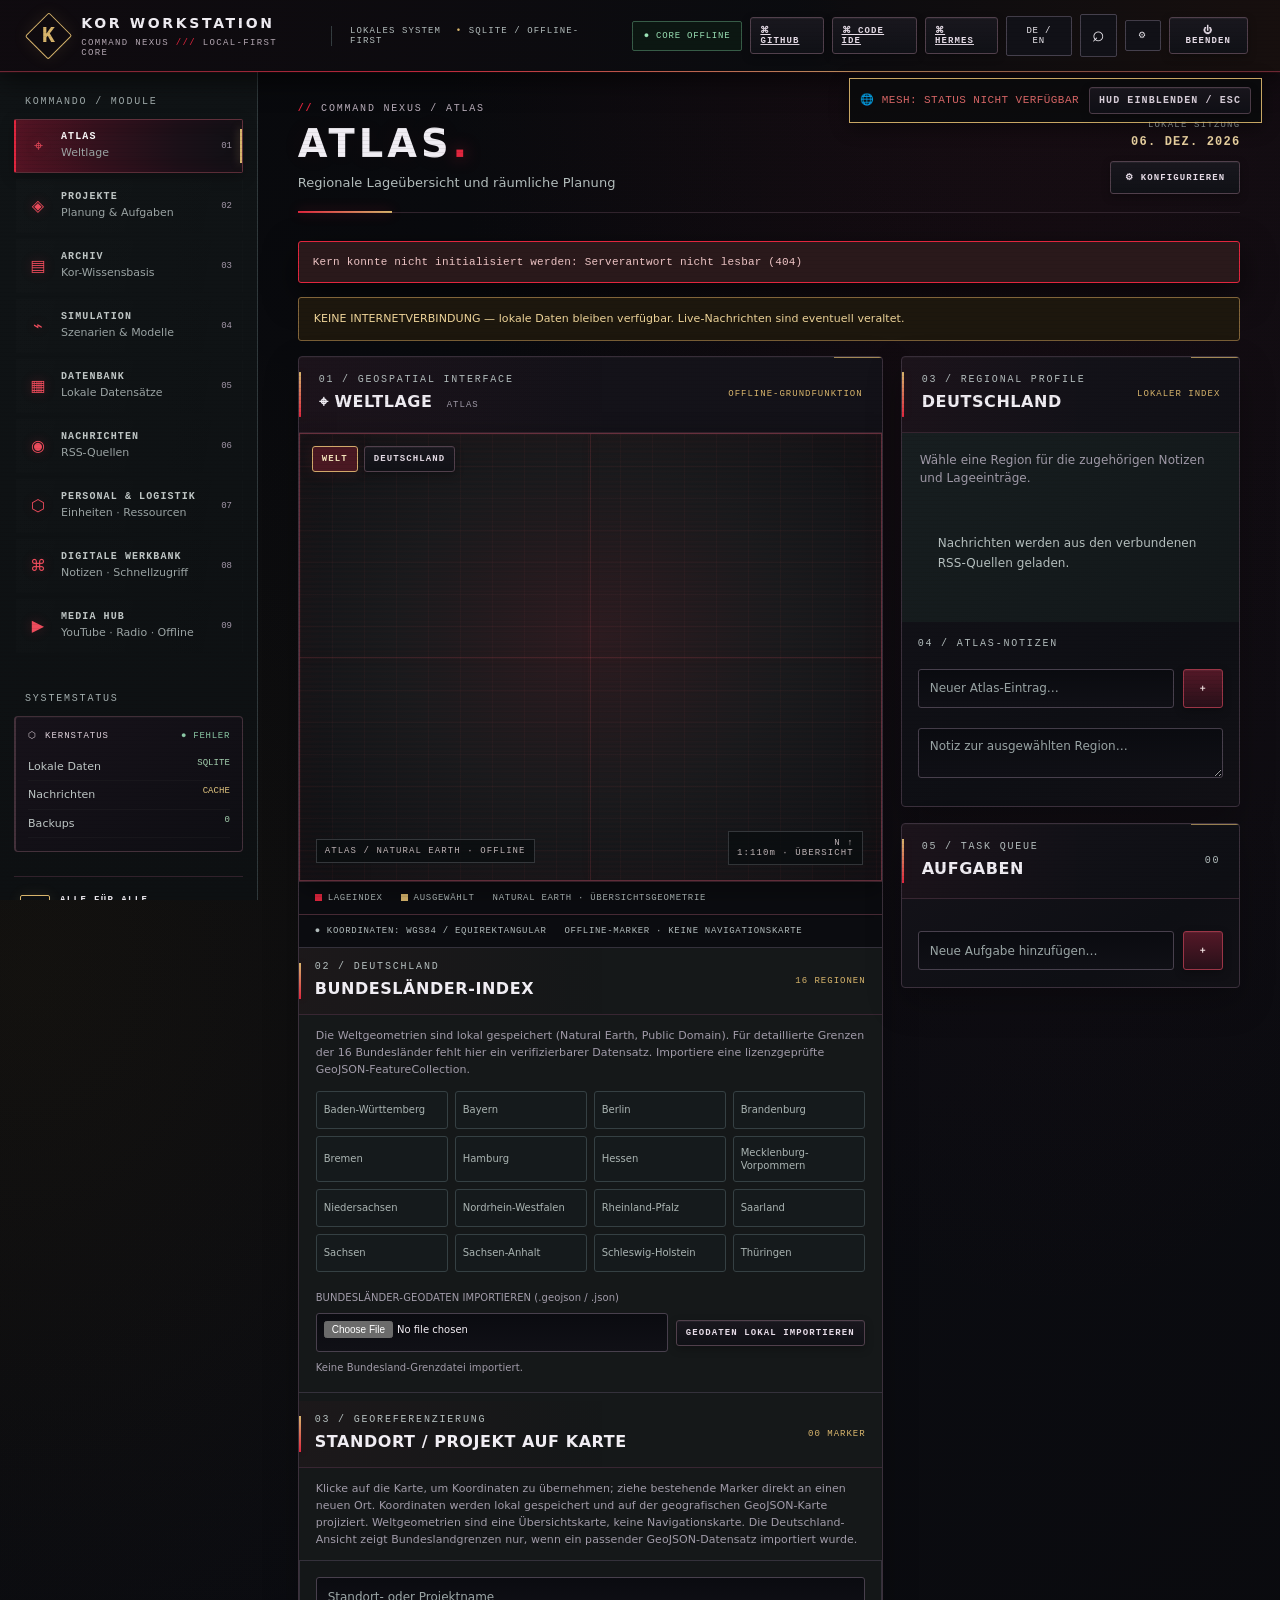
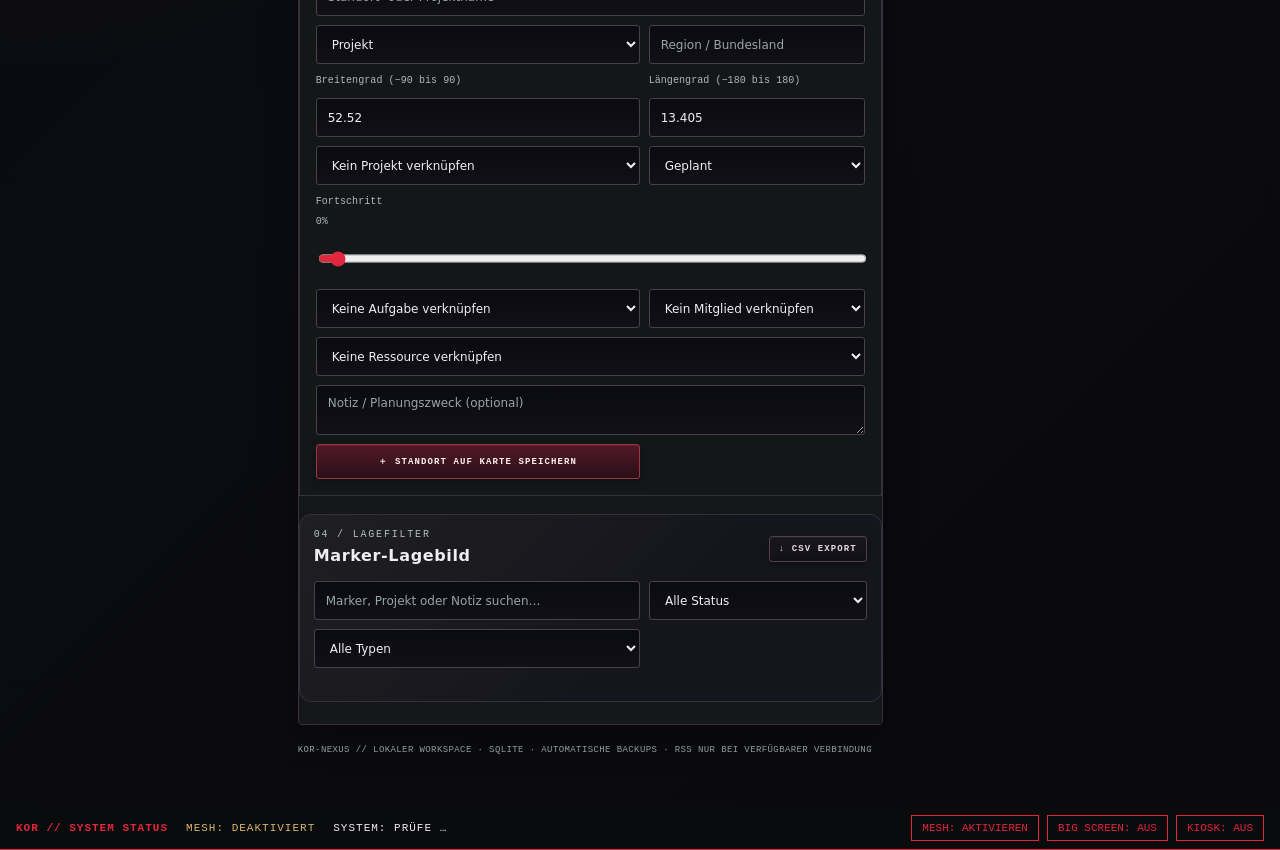
==== commit 264b32fd: "Link Hermes chat into KOR-NEXUS command header" ====
--- a/web/index.html
+++ b/web/index.html
@@ -2,13 +2,13 @@
 <html lang="de" data-app-ready="false">
 <head>
 <meta charset="utf-8"><meta name="viewport" content="width=device-width,initial-scale=1"><meta name="theme-color" content="#0b0d0f">
-<meta name="description" content="Lokale, modulare Kor-Workstation für Wissen, Planung und Lageübersicht."><title>KOR-NEXUS // COMMAND NEXUS</title><link rel="stylesheet" href="./styles.css"><link rel="stylesheet" href="./lilith.css">
+<meta name="description" content="Lokale, modulare Kor-Workstation für Wissen, Planung und Lageübersicht."><title>KOR-NEXUS // COMMAND NEXUS</title><link rel="stylesheet" href="./styles.css">
 </head>
 <body>
 <header class="topbar">
  <div class="brand"><div class="brand-mark"><span>K</span></div><div><div class="brand-title">KOR <b>WORKSTATION</b></div><div class="brand-sub">COMMAND NEXUS <span>///</span> LOCAL-FIRST CORE</div></div></div>
  <div class="system-tag"><span id="systemTagLabel">LOKALES SYSTEM</span> <b>•</b> SQLITE / OFFLINE-FIRST</div>
- <div class="top-actions"><div id="connection" class="connection">● KERN VERBUNDEN</div><button id="langBtn" class="lang" aria-label="Sprache wechseln">DE / EN</button><button id="commandPaletteBtn" class="icon-btn command-open" aria-label="Befehlssuche öffnen" title="Befehlssuche (Ctrl+K)">⌕</button><button id="settingsBtn" class="icon-btn" aria-label="Einstellungen" title="Einstellungen">⚙</button><button id="lilithOpen" class="lilith-launch" type="button" aria-haspopup="dialog" aria-controls="lilithPanel"><span class="lilith-spark">✦</span><span>LILITH</span><i id="lilithTopStatus" aria-label="Verbindungsstatus"></i></button></div>
+ <div class="top-actions"><div id="connection" class="connection">● KERN VERBUNDEN</div><a class="btn ghost small" href="./github.html" title="GitHub Development Center">⌘ GITHUB</a><a class="btn ghost small" href="./code.html" title="Lokale Code-IDE">⌘ CODE IDE</a><a class="btn ghost small" href="./hermes.html" title="Hermes Chat-Kanal">⌘ HERMES</a><button id="langBtn" class="lang" aria-label="Sprache wechseln">DE / EN</button><button id="commandPaletteBtn" class="icon-btn command-open" aria-label="Befehlssuche öffnen" title="Befehlssuche (Ctrl+K)">⌕</button><button id="settingsBtn" class="icon-btn" aria-label="Einstellungen" title="Einstellungen">⚙</button><button id="appQuitBtn" class="btn ghost small" type="button" title="KOR-NEXUS beenden">⏻ <span data-i18n="shutdownApp">BEENDEN</span></button></div>
 </header>
 <dialog id="commandPalette" class="command-palette" aria-labelledby="commandPaletteTitle">
  <div class="command-palette-shell">
@@ -30,6 +30,7 @@
   <button data-module="news"><span class="glyph">◉</span><span><strong data-i18n="news">NACHRICHTEN</strong><small data-i18n="newsSub">RSS-Quellen</small></span><span class="num">06</span></button>
   <button data-module="operations"><span class="glyph">⬡</span><span><strong>PERSONAL & LOGISTIK</strong><small>Einheiten · Ressourcen</small></span><span class="num">07</span></button>
   <button data-module="workbench"><span class="glyph">⌘</span><span><strong>DIGITALE WERKBANK</strong><small>Notizen · Schnellzugriff</small></span><span class="num">08</span></button>
+  <button data-module="media"><span class="glyph">▶</span><span><strong>MEDIA HUB</strong><small>YouTube · Radio · Offline</small></span><span class="num">09</span></button>
  </nav>
  <div class="side-rule"></div><div class="label" data-i18n="systemStatus">SYSTEMSTATUS</div>
  <div class="status-card"><div class="status-head">⬡ <span data-i18n="coreStatus">KERNSTATUS</span><span class="live" id="coreState">● READY</span></div><div class="status-line"><span data-i18n="localData">Lokale Daten</span><b id="dbState">SQLITE</b></div><div class="status-line"><span data-i18n="news">Nachrichten</span><b class="warn" id="newsState">CACHE</b></div><div class="status-line"><span data-i18n="backups">Backups</span><b id="backupCount">0</b></div></div>
@@ -88,6 +89,26 @@
   </div></section>
 
  </section>
+ <section id="mediaView" class="media-view" hidden>
+<div class="media-welcome panel"><div><div class="kicker">09 / FOCUS-FRIENDLY MEDIA</div><h2>MEDIA HUB / PLAY & WORK</h2><p class="subtitle">YouTube, Radio und lokale Videos neben deiner Arbeit.</p></div><div class="media-focus-controls"><button id="mediaFocusMode" class="btn ghost" type="button">FOKUSLAYOUT</button><button id="mediaHideAll" class="btn ghost" type="button">PLAYER AUSBLENDEN</button></div></div>
+<section id="offlineCockpit" class="panel offline-cockpit" aria-labelledby="offlineCockpitTitle">
+ <div class="panel-head"><div><div class="kicker">00 / NOTFALLBEREITSCHAFT</div><h2 id="offlineCockpitTitle">OFFLINE COCKPIT <small>LOKAL · OHNE CLOUD</small></h2></div><span id="readiness-score-badge" class="cockpit-score">READY: --%</span></div>
+ <div class="cockpit-body">
+  <p class="subtitle">Deine vorbereiteten Videos und Audiodateien aus dem lokalen KOR-NEXUS-Archiv. Lege Dateien in den unten genannten Ordner; fehlende Inhalte werden vor dem Notfall sichtbar.</p>
+  <div class="cockpit-metrics"><div><span>LOKALE MEDIEN</span><strong id="cockpitTotal">--</strong></div><div><span>FEHLEN / NICHT LESBAR</span><strong id="cockpitMissing">--</strong></div><div><span>FREIER SPEICHER</span><strong id="cockpitFree">-- GB</strong></div></div>
+  <div class="cockpit-actions"><button id="panic-button" class="btn cockpit-launch" type="button">⚡ VERTRAUTE UMGEBUNG STARTEN</button><button id="cockpitRefresh" class="btn ghost" type="button">BEREITSCHAFT PRÜFEN</button></div>
+  <div class="cockpit-folder"><span>ARCHIVPFAD</span><code id="cockpitVaultPath">Wird geladen …</code></div>
+  <div class="cockpit-grid"><div><div class="kicker">OFFLINE-RESSOURCEN</div><div id="emergency-media-list" class="cockpit-media-list" aria-live="polite"><div class="empty">Bereitschaft wird geprüft …</div></div></div>
+   <div class="cockpit-player"><video id="kor-offline-player" controls preload="metadata" hidden></video><audio id="kor-offline-audio" controls preload="metadata" hidden></audio><div id="player-placeholder" class="media-placeholder"><span>◉</span><strong>COCKPIT BEREIT</strong><small>Wähle ein lokales Medium oder starte den Notfallmodus.</small></div></div>
+  </div>
+  <p id="cockpitStatus" class="cockpit-status" role="status">Noch nicht geprüft.</p>
+ </div>
+</section>
+<div class="media-layout" id="mediaLayout">
+<section class="panel media-primary"><div class="panel-head"><div><div class="kicker">01 / VIDEO STREAM</div><h2>YouTube</h2></div><span class="region-label" id="youtubeStatus">BEREIT</span></div><form id="youtubeForm"><label class="media-label" for="youtubeUrl">YouTube-Link oder Video-ID</label><div class="entry-title-row"><input id="youtubeUrl" class="input" type="text" placeholder="https://www.youtube.com/watch?v=…" aria-label="YouTube-Link"><button class="btn" type="submit">VIDEO ÖFFNEN</button></div></form><div id="youtubeFrameWrap" class="media-video-frame"><div class="media-placeholder">▶<strong>Dein Video erscheint hier</strong><small>Video öffnen und weiterarbeiten.</small></div></div><div class="media-player-actions"><button id="youtubeMini" class="btn ghost small" type="button">MINI-PLAYER</button><button id="youtubeClear" class="btn ghost small" type="button">VIDEO SCHLIESSEN</button><a id="youtubeExternal" class="btn ghost small" href="https://www.youtube.com/" target="_blank" rel="noopener noreferrer">IN YOUTUBE ÖFFNEN ↗</a></div><p class="subtle-note">Manche Videos erlauben keine Einbettung. Offline-Kopien von YouTube werden nicht erstellt.</p></section>
+<section class="panel media-radio"><div class="panel-head"><div><div class="kicker">02 / AUDIO STREAM</div><h2>Internet-Radio</h2></div><span id="radioStatus" class="region-label">BEREIT</span></div><label class="media-label" for="radioUrl">Stream-URL (MP3/AAC/OGG)</label><input id="radioUrl" class="input" type="url" placeholder="https://…/stream.mp3"><label class="media-label" for="radioName">Sendername</label><input id="radioName" class="input" maxlength="100" placeholder="Mein Lieblingssender"><div class="media-player-actions"><button id="radioPlay" class="btn" type="button">▶ RADIO STARTEN</button><button id="radioStop" class="btn ghost" type="button">STOPP</button><button id="radioSavePreset" class="btn ghost" type="button">SENDER MERKEN</button></div><audio id="radioAudio" controls preload="none" aria-label="Internet-Radio"></audio><div id="radioPresets" class="media-presets"></div><p class="subtle-note">Es werden direkte Stream-Adressen des Senders abgespielt.</p></section>
+<section class="panel media-download"><div class="panel-head"><div><div class="kicker">03 / DIRECT DOWNLOAD</div><h2>Video lokal speichern</h2></div><span class="region-label">OFFLINE</span></div><p class="subtle-note">Füge einen direkten MP4-/WebM-Downloadlink ein. Im Speichern-Dialog kannst du deinen KOR-NEXUS-Videos-Ordner auswählen. Unterstützt werden Quellen, die den Abruf erlauben (CORS). YouTube-Seitenlinks sind keine direkten Videodateien und werden nicht heruntergeladen.</p><label class="media-label" for="videoDownloadUrl">Direkte Video-URL</label><input id="videoDownloadUrl" class="input" type="url" placeholder="https://server.example/video.mp4"><label class="media-label" for="videoDownloadName">Dateiname (optional)</label><input id="videoDownloadName" class="input" maxlength="180" placeholder="mein-video.mp4"><div class="media-player-actions"><button id="videoDownloadStart" class="btn" type="button">↓ VIDEO HERUNTERLADEN</button><span id="videoDownloadStatus" class="region-label">BEREIT</span></div></section><section class="panel media-offline"><div class="panel-head"><div><div class="kicker">04 / OFFLINE LIBRARY</div><h2>Lokale Videos</h2></div><span id="offlineVideoCount" class="region-label">0 VIDEOS</span></div><p class="subtle-note">Importiere eigene Videos für die Wiedergabe ohne Internet. Dateien werden im lokalen Browser-Speicher abgelegt; sehr große Dateien können Speichergrenzen erreichen.</p><label class="btn ghost file-button media-file-pick">＋ VIDEO(S) IMPORTIEREN<input id="offlineVideoFiles" type="file" accept="video/*,.mp4,.webm,.mkv,.mov,.ogv" multiple hidden></label><div class="media-storage" id="mediaStorageInfo">Lokaler Speicher wird geprüft …</div><div id="offlineVideoList" class="media-library"><div class="empty">Noch keine Videos importiert.</div></div><video id="offlineVideoPlayer" controls playsinline preload="metadata" hidden></video></section>
+</div><p class="media-footnote">Fokuslayout, Mini-Player und getrennte Audio-/Video-Steuerung: Du entscheidest, was gleichzeitig läuft.</p></section>
  <section id="newsView" class="panel" hidden><div class="panel-head"><div><div class="kicker">06 / PUBLIC SOURCES</div><h2><span id="newsFeedsTitle">Nachrichten-Feeds</span> <small>RSS / CACHE</small></h2></div><button id="refreshNews" class="btn">↻ <span id="refreshNewsLabel">AKTUALISIEREN</span></button></div><div class="module-list"><p id="newsIntro" class="subtitle">Aktuelle Überschriften aus drei Quellen. Es werden nur Feed-Titel, kurze Teaser, Zeitangaben und Links angezeigt; der Volltext bleibt beim jeweiligen Verlag.</p><div id="feedStatuses" class="feed-statuses"></div><div class="records-toolbar"><span class="kicker" id="storiesLabel">MELDUNGEN</span><input id="newsSearch" class="input search-input" type="search" placeholder="Nachrichten durchsuchen…" aria-label="Nachrichten durchsuchen" data-i18n-placeholder="newsSearch"></div><div id="newsList" class="news-grid"><div class="empty">Cache wird geladen…</div></div></div></section>
  <section id="operationsView" class="panel" hidden>
   <div class="panel-head"><div><div class="kicker">07 / OPERATIONS REGISTER</div><h2>Personal & Logistik <small>SQLITE / LOKAL</small></h2></div><span class="region-label">DATENBANKGESTÜTZT</span></div>
@@ -104,41 +125,6 @@
    <section class="ops-card assignment-card"><div class="panel-head compact"><div><div class="kicker">03 / PROJEKTVERKNÜPFUNG</div><h2>Zuweisungen</h2></div><span id="assignmentCount" class="region-label">00</span></div>
     <form id="assignmentForm" class="entry-form"><div class="entry-title-row"><select id="assignmentProject" class="input" required><option value="">Projekt auswählen…</option></select><select id="assignmentType" class="input"><option value="unit">Mitglied / Einheit</option><option value="resource">Ressource</option></select></div><div class="entry-title-row"><select id="assignmentTarget" class="input" required><option value="">Ziel auswählen…</option></select><input id="assignmentQuantity" class="input" type="number" min="0" step="any" value="1" required placeholder="Menge"></div><input id="assignmentNotes" class="input" maxlength="10000" placeholder="Aufgabe / Verwendungszweck (optional)"><button class="btn" type="submit">＋ ZUWEISUNG SPEICHERN</button></form><div id="assignmentList" class="ops-list"></div>
    </section>
-   <section id="engineView" class="ops-card engine-panel" aria-labelledby="engineHeading">
-    <div class="panel-head compact"><div><div class="kicker">04 / CORE ENGINE & AUTOMATION</div><h2 id="engineHeading">Kern-Engine</h2></div><span class="region-label">DETERMINISTISCH · LOKAL</span></div>
-    <p class="subtitle">Bestandswarnungen, freigegebene Routinen und geplante Jobs. Kritische Bestandsänderungen werden niemals automatisch ausgeführt: erst bestätigen, dann separat ausführen.</p>
-    <div id="engineMetrics" class="dashboard-metrics" aria-live="polite"><div class="dashboard-metric"><span>ENGINE</span><strong>—</strong></div></div>
-    <div class="engine-toolbar"><button id="engineEvaluate" class="btn" type="button">↻ ENGINE AUSWERTEN</button><button id="automationRun" class="btn ghost" type="button">AUTOMATIONEN AUSFÜHREN</button><button id="runDueJobs" class="btn ghost" type="button">FÄLLIGE JOBS AUSFÜHREN</button></div>
-    <section class="ops-card ai-advisor-card" aria-labelledby="aiAdvisorHeading">
-     <div class="panel-head compact"><div><div class="kicker">05 / OPTIONALER LOKALER ASSISTENT</div><h3 id="aiAdvisorHeading" data-i18n="aiAdvisorTitle">KI-Beratung</h3></div><span id="aiProviderBadge" class="region-label ai-state">STATUS WIRD GELADEN</span></div>
-     <p id="aiProviderMessage" class="subtitle">Die Kern-Engine funktioniert vollständig ohne KI. Ein lokal installiertes GGUF-Modell kann optional beratende Antworten liefern; die KI verändert niemals direkt deine Daten.</p>
-     <div class="ai-provider-details"><span>PROVIDER</span><strong id="aiProviderName">—</strong><span>MODELL</span><strong id="aiModelName">nicht geladen</strong></div>
-     <p id="aiMemoryNote" class="ai-memory-note" hidden></p>
-     <form id="aiAdvisorForm" class="entry-form">
-      <label for="aiPrompt" class="field-label" data-i18n="aiPromptLabel">FRAGE / AUFTRAG AN DEN LOKALEN ASSISTENTEN</label>
-      <textarea id="aiPrompt" class="input" rows="3" maxlength="12000" required placeholder="Bitte erkläre, vergleiche oder entwirf einen Vorschlag …" data-i18n-placeholder="aiPromptPlaceholder"></textarea>
-      <div class="engine-toolbar"><button id="aiGenerateButton" class="btn" type="submit" disabled data-i18n="aiGenerateButton">KI-ANTWORT ERSTELLEN</button><button id="aiRefreshStatus" class="btn ghost" type="button" data-i18n="aiRefreshStatus">STATUS PRÜFEN</button></div>
-     </form>
-     <pre id="aiResponse" class="ai-response" aria-live="polite" hidden></pre>
-     <p class="ai-privacy-note">LOKAL · KEIN CLOUD-API-DIENST · KEINE AUTOMATISCHE AKTION · MODELLDOWNLOAD NUR MANUELL</p>
-    </section>
-    <div class="engine-grid">
-     <section class="ops-card"><div class="panel-head compact"><div><div class="kicker">01 / MONITORING</div><h3>Alerts</h3></div><span class="region-label">LIVE</span></div><div id="engineAlerts" class="ops-list"><div class="empty">Alerts werden geladen…</div></div></section>
-     <section class="ops-card"><div class="panel-head compact"><div><div class="kicker">02 / POLICY ENGINE</div><h3>Automationsregeln</h3></div><span id="automationRuleCount" class="region-label">00</span></div>
-      <form id="automationRuleForm" class="entry-form">
-       <div class="entry-title-row"><input id="automationRuleKey" class="input" required maxlength="80" pattern="[A-Za-z0-9._-]+" placeholder="Regelschlüssel"><input id="automationRuleName" class="input" required maxlength="180" placeholder="Regelname"></div>
-       <div class="entry-title-row"><select id="automationTrigger" class="input"><option value="resource_low_stock">Mindestbestand unterschritten</option><option value="task_overdue">Aufgabe überfällig</option><option value="task_blocked">Aufgabe blockiert</option><option value="manual">Manuell / täglich</option></select><select id="automationAction" class="input"><option value="create_task">Aufgabe erstellen (sicher)</option><option value="adjust_resource">Bestand anpassen (kritisch)</option></select></div>
-       <div id="automationTaskFields" class="engine-form-fields"><input id="automationTitlePrefix" class="input" maxlength="120" placeholder="Aufgabentitel-Präfix"><input id="automationArea" class="input" maxlength="80" value="Logistik" placeholder="Aufgabenbereich"></div>
-       <div id="automationAdjustFields" class="engine-form-fields" hidden><input id="automationQuantityDelta" class="input" type="number" min="0.000001" max="1000000000000" step="any" value="1" placeholder="Vorgeschlagene Menge"><input id="automationActionNotes" class="input" maxlength="1000" placeholder="Begründung / Notiz"></div>
-       <label class="engine-check"><input id="automationEnabled" type="checkbox"> Regel direkt aktivieren</label><button class="btn" type="submit">＋ REGEL ANLEGEN</button>
-      </form><div id="automationRuleList" class="ops-list"><div class="empty">Regeln werden geladen…</div></div>
-     </section>
-     <section class="ops-card"><div class="panel-head compact"><div><div class="kicker">03 / HUMAN APPROVAL</div><h3>Aktionsvorschläge</h3></div><span class="region-label">FREIGABE</span></div><div id="actionProposalList" class="ops-list"><div class="empty">Vorschläge werden geladen…</div></div></section>
-     <section class="ops-card"><div class="panel-head compact"><div><div class="kicker">04 / SCHEDULER</div><h3>Geplante Jobs</h3></div><span id="scheduledJobCount" class="region-label">00</span></div>
-      <form id="scheduledJobForm" class="entry-form"><input id="scheduledJobKey" class="input" required maxlength="120" placeholder="Eindeutiger Jobschlüssel"><div class="entry-title-row"><select id="scheduledJobType" class="input"><option value="engine_evaluate">Engine-Auswertung</option><option value="run_automations">Automationen ausführen</option></select><input id="scheduledJobDue" class="input" type="datetime-local" required></div><button class="btn ghost" type="submit">＋ JOB PLANEN</button></form><div id="scheduledJobList" class="ops-list"><div class="empty">Jobs werden geladen…</div></div>
-     </section>
-    </div>
-   </section>
   </div>
  </section>
  <div class="footnote">KOR-NEXUS // LOKALER WORKSPACE · SQLITE · AUTOMATISCHE BACKUPS · RSS NUR BEI VERFÜGBARER VERBINDUNG</div>
@@ -146,23 +132,12 @@
 <div id="settingsModal" class="modal" role="dialog" aria-modal="true" aria-labelledby="settingsTitle"><div class="modal-box settings-box"><div class="panel-head modal-title-head"><div><div class="kicker">SYSTEM / KONFIGURATION</div><h2 id="settingsTitle">Systemeinstellungen</h2></div><button id="closeSettings" class="icon-btn" aria-label="Schließen" title="Schließen">×</button></div>
  <div class="settings-section"><h3 id="localDbTitle">Lokale Datenbank</h3><div class="status-line"><span id="storageLabel">Speicherung</span><b id="settingsDb">SQLite</b></div><div class="status-line"><span id="pathLabel">Datenpfad</span><code id="dataPath">Wird geladen…</code></div><div class="status-line"><span id="autoBackupLabel">Automatische Backups</span><b id="settingsBackupStatus">Aktiv</b></div></div>
  <div class="settings-section"><h3>Bezeichnungen / Organisation</h3><p class="subtle-note">Passe die allgemeine Bezeichnung der verwalteten Personen an. Die Änderung gilt für das Personenregister und die Projektzuweisung.</p><div class="settings-controls"><label>Einzahl<input id="unitLabelSingular" class="input" maxlength="60" value="Mitglied" placeholder="z. B. Mitglied"></label><label>Mehrzahl<input id="unitLabelPlural" class="input" maxlength="60" value="Mitglieder" placeholder="z. B. Mitglieder"></label></div><div class="settings-actions"><button id="saveLabels" class="btn">BEZEICHNUNGEN SPEICHERN</button></div></div>
- <div class="settings-section"><h3 id="backupRestoreTitle">Backup & Wiederherstellung</h3><div class="settings-controls"><label><span id="backupKeepLabel">Aufbewahren</span> <select id="backupKeep" class="input"><option value="3">3 Sicherungen</option><option value="5">5 Sicherungen</option><option value="10">10 Sicherungen</option><option value="12">12 Sicherungen</option><option value="20">20 Sicherungen</option><option value="50">50 Sicherungen</option></select></label><label><span id="backupIntervalLabel">Intervall</span> <select id="backupInterval" class="input"><option value="5">Alle 5 Minuten</option><option value="15">Alle 15 Minuten</option><option value="30">Alle 30 Minuten</option><option value="60">Stündlich</option><option value="360">Alle 6 Stunden</option><option value="1440">Täglich</option></select></label><label><span id="eventRetentionLabel">Live-Ereignisse behalten</span> <select id="eventRetention" class="input"><option value="1000">1.000 Ereignisse</option><option value="10000">10.000 Ereignisse</option><option value="100000">100.000 Ereignisse</option><option value="1000000">1.000.000 Ereignisse</option></select></label></div><div class="settings-actions"><button id="createBackup" class="btn">＋ <span id="createBackupLabel">JETZT SICHERN</span></button><button id="exportData" class="btn ghost">↓ <span id="exportDataLabel">DATEN EXPORTIEREN</span></button><label class="btn ghost file-button">↑ <span id="importLabel">IMPORTIEREN</span><input id="importFile" type="file" accept="application/json,.json" hidden></label></div><div id="importPreview" class="import-preview" hidden aria-live="polite"><div class="import-preview-head"><div><div class="kicker">DATENPORTABILITÄT / VORSCHAU</div><h3 id="importPreviewTitle">Import prüfen</h3></div><span id="importPreviewStatus" class="import-preview-status">PRÜFUNG</span></div><p id="importPreviewNote" class="subtle-note">Die Vorschau verändert keine Daten und erstellt kein Backup.</p><div id="importPreviewSummary" class="import-preview-summary"></div><div id="importPreviewIssues" class="import-preview-issues" hidden></div><div class="settings-actions"><button id="confirmImport" class="btn" disabled>JETZT IMPORTIEREN — DATEN ERSETZEN</button><button id="cancelImport" class="btn ghost" type="button">ABBRECHEN</button></div></div><div class="backup-list-head"><span class="kicker" id="availableRestorePointsLabel">VERFÜGBARE WIEDERHERSTELLUNGSPUNKTE</span><button id="reloadBackups" class="btn ghost small">↻</button></div><div id="backupList" class="backup-list"><div class="empty" data-i18n="backupsLoading">Backups werden geladen…</div></div></div>
+ <div class="settings-section"><h3 id="backupRestoreTitle">Backup & Wiederherstellung</h3><div class="settings-controls"><label><span id="backupKeepLabel">Aufbewahren</span> <select id="backupKeep" class="input"><option value="3">3 Sicherungen</option><option value="5">5 Sicherungen</option><option value="10">10 Sicherungen</option><option value="12">12 Sicherungen</option><option value="20">20 Sicherungen</option><option value="50">50 Sicherungen</option></select></label><label><span id="backupIntervalLabel">Intervall</span> <select id="backupInterval" class="input"><option value="5">Alle 5 Minuten</option><option value="15">Alle 15 Minuten</option><option value="30">Alle 30 Minuten</option><option value="60">Stündlich</option><option value="360">Alle 6 Stunden</option><option value="1440">Täglich</option></select></label></div><div class="settings-actions"><button id="createBackup" class="btn">＋ <span id="createBackupLabel">JETZT SICHERN</span></button><button id="exportData" class="btn ghost">↓ <span id="exportDataLabel">DATEN EXPORTIEREN</span></button><label class="btn ghost file-button">↑ <span id="importLabel">IMPORTIEREN</span><input id="importFile" type="file" accept="application/json,.json" hidden></label></div><div id="importPreview" class="import-preview" hidden aria-live="polite"><div class="import-preview-head"><div><div class="kicker">DATENPORTABILITÄT / VORSCHAU</div><h3 id="importPreviewTitle">Import prüfen</h3></div><span id="importPreviewStatus" class="import-preview-status">PRÜFUNG</span></div><p id="importPreviewNote" class="subtle-note">Die Vorschau verändert keine Daten und erstellt kein Backup.</p><div id="importPreviewSummary" class="import-preview-summary"></div><div id="importPreviewIssues" class="import-preview-issues" hidden></div><div class="settings-actions"><button id="confirmImport" class="btn" disabled>JETZT IMPORTIEREN — DATEN ERSETZEN</button><button id="cancelImport" class="btn ghost" type="button">ABBRECHEN</button></div></div><div class="backup-list-head"><span class="kicker" id="availableRestorePointsLabel">VERFÜGBARE WIEDERHERSTELLUNGSPUNKTE</span><button id="reloadBackups" class="btn ghost small">↻</button></div><div id="backupList" class="backup-list"><div class="empty" data-i18n="backupsLoading">Backups werden geladen…</div></div></div>
  <div class="settings-section"><h3 id="systemNotesTitle">Systemhinweise</h3><p id="systemNotesText" class="subtle-note">Anwendung, Datenbank und mitgelieferte Weltgeometrien laufen lokal. Nachrichten benötigen Internetzugriff. Bundesland-Grenzpolygone sind nicht mitgeliefert; eine geprüfte GeoJSON-Datei kann lokal importiert werden.</p><div class="modal-actions"><button id="shutdownApp" class="btn ghost">PROGRAMM BEENDEN</button><button id="closeSettingsBottom" class="btn">FERTIG</button></div></div>
 </div></div>
-<section id="lilithPanel" class="lilith-backdrop" role="dialog" aria-modal="true" aria-labelledby="lilithTitle" hidden>
- <div class="lilith-window">
-  <header class="lilith-header">
-   <div class="lilith-identity"><div class="lilith-emblem">✦</div><div><div class="lilith-kicker">KOR-NEXUS / HERMES GATEWAY</div><h2 id="lilithTitle">LILITH <span>///</span> ZENTRALE</h2><div id="lilithStatus" class="lilith-status" role="status"><i></i><span>Verbindung wird geprüft…</span></div></div></div>
-   <div class="lilith-head-actions"><button id="lilithNewChat" class="lilith-quiet-button" type="button" title="Neue Sitzung">NEUE SITZUNG</button><button id="lilithClose" class="lilith-close" type="button" aria-label="Lilith schließen">×</button></div>
-  </header>
-  <div class="lilith-context-note">LOKALE BRÜCKE · DIE NACHRICHTEN WERDEN AN DEINE BESTEHENDE HERMES-INSTANZ ÜBERGEBEN</div>
-  <div id="lilithMessages" class="lilith-messages" aria-live="polite" aria-relevant="additions text"><div class="lilith-welcome"><span class="lilith-welcome-mark">✦</span><strong>Verbindung zur Zentrale</strong><p>Schreibe Lilith hier direkt. Sie verwendet dieselbe Hermes-Instanz und dieselben freigegebenen Werkzeuge wie deine anderen verbundenen Kanäle.</p><p class="lilith-small">KOR-NEXUS bleibt auch dann vollständig nutzbar, wenn Hermes offline ist.</p></div></div>
-  <form id="lilithForm" class="lilith-compose">
-   <label class="sr-only" for="lilithInput">Nachricht an Lilith</label>
-   <textarea id="lilithInput" maxlength="12000" rows="2" placeholder="Nachricht an Lilith…" required></textarea>
-   <div class="lilith-compose-footer"><span id="lilithInputCount">0 / 12.000</span><span class="lilith-compose-hint">Enter senden · Shift+Enter neue Zeile</span><button id="lilithSend" class="lilith-send" type="submit" disabled><span>SENDEN</span><b>↗</b></button></div>
-  </form>
- </div>
+<section id="kor-hud-overlay" class="kor-hud-overlay" aria-label="KOR-NEXUS Live-Systemstatus">
+ <div class="hud-status-bar"><div id="mesh-network-status" role="status">🌐 MESH: INITIALISIERE… [0 VERBINDUNGEN]</div><button id="big-screen-trigger" class="btn ghost small" type="button">VOLLbild / ESC</button></div>
+ <section id="kor-matrix-console" class="matrix-console-panel" aria-label="Live-Systemprotokoll"><div class="console-header">NEXUS SYSTEM LOGS // LIVE OVERVIEW</div><div id="console-log-stream" class="console-stream" aria-live="polite"></div></section>
 </section>
-<script src="./app.js" defer></script><script src="./lilith.js" defer></script>
+<script src="./app.js" defer></script><script src="./js/media-hub.js" defer></script><script src="./js/media.js" defer></script><script src="./js/hud-alerts.js" defer></script><script src="./js/hud.js" defer></script>
 </body></html>
